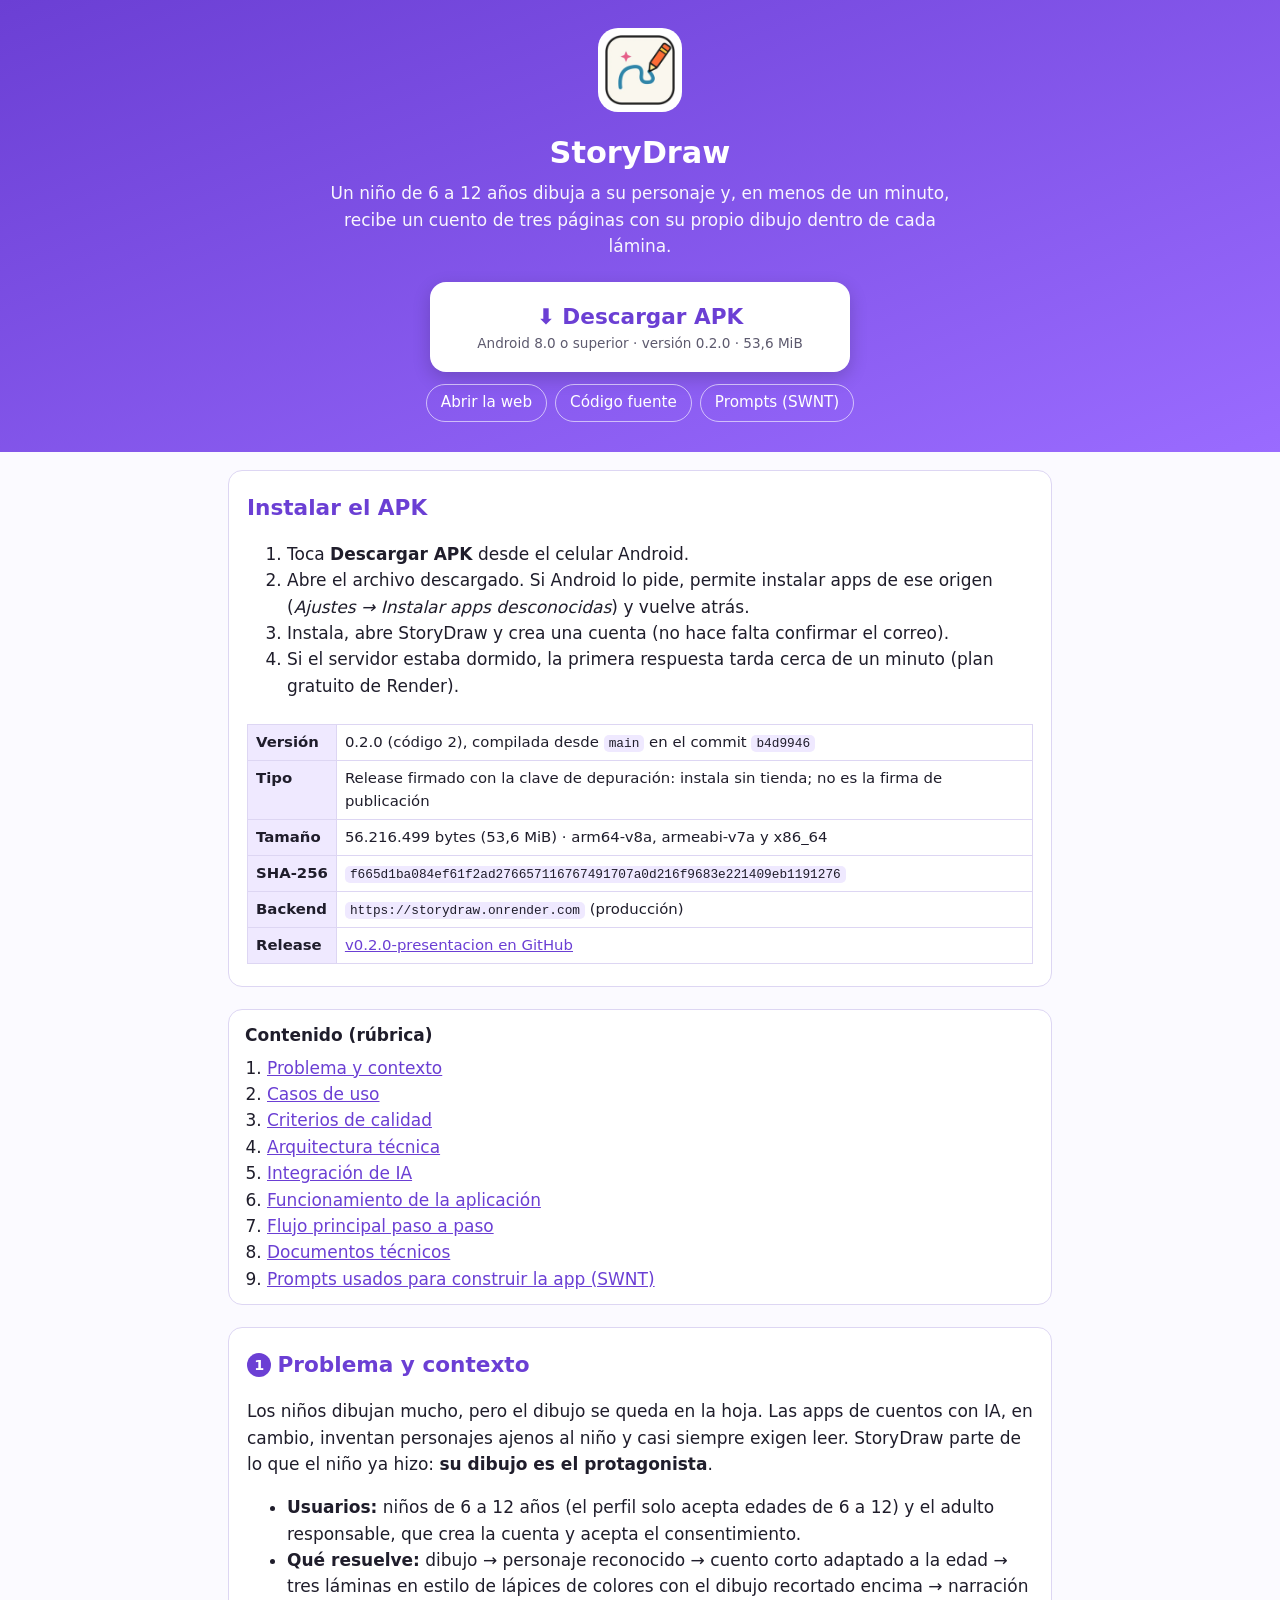
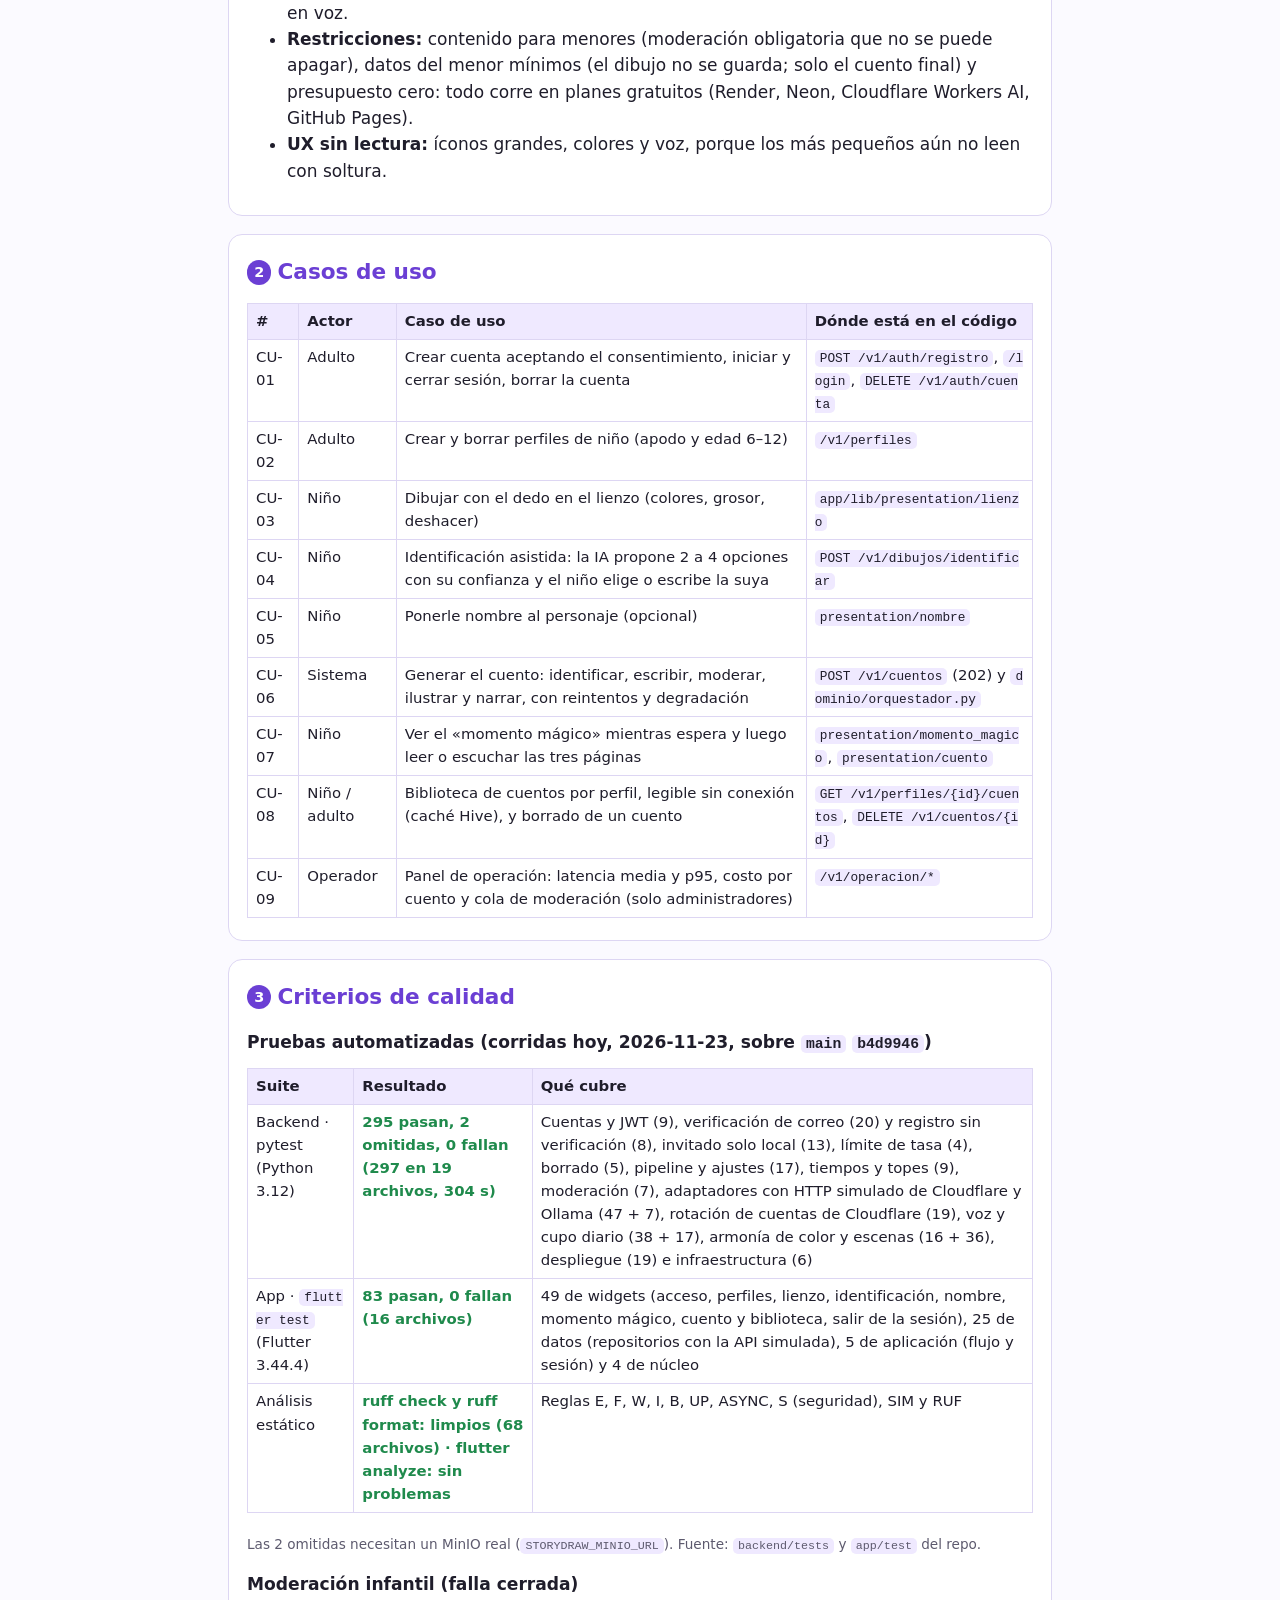
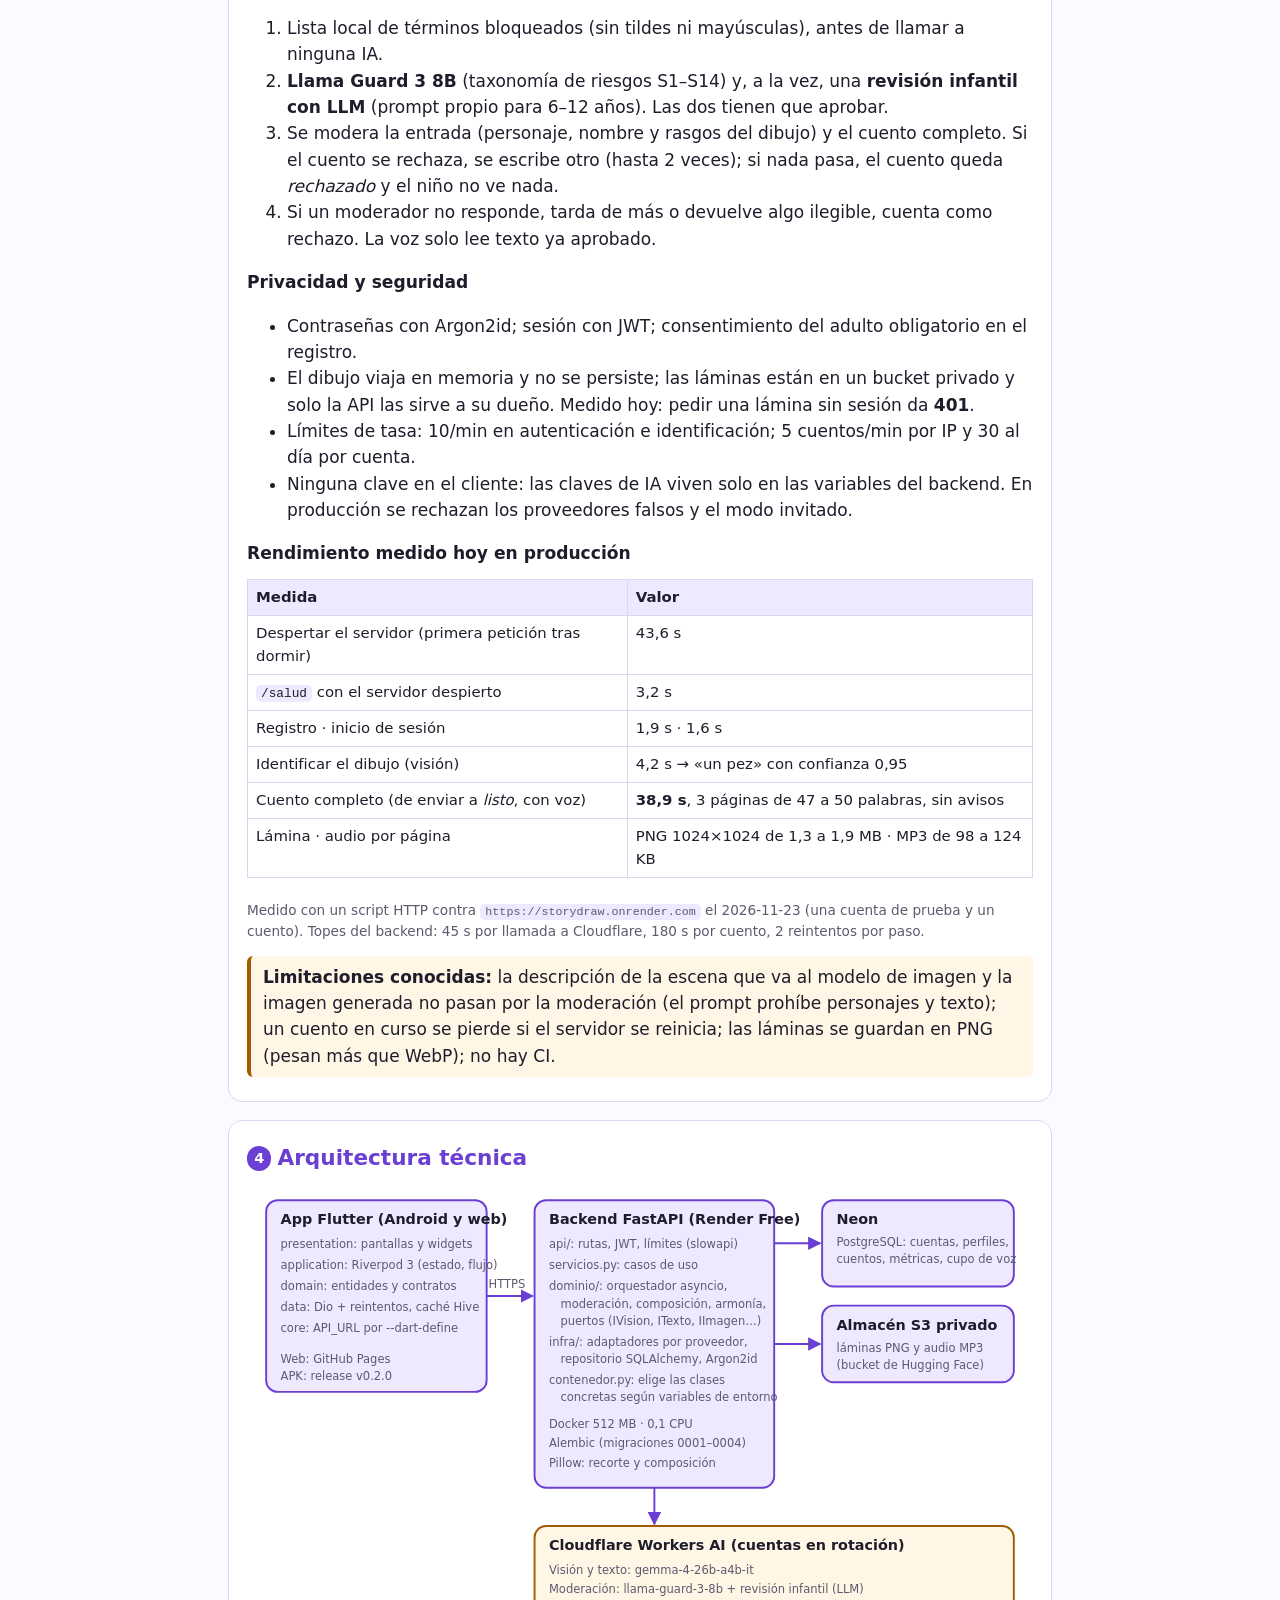
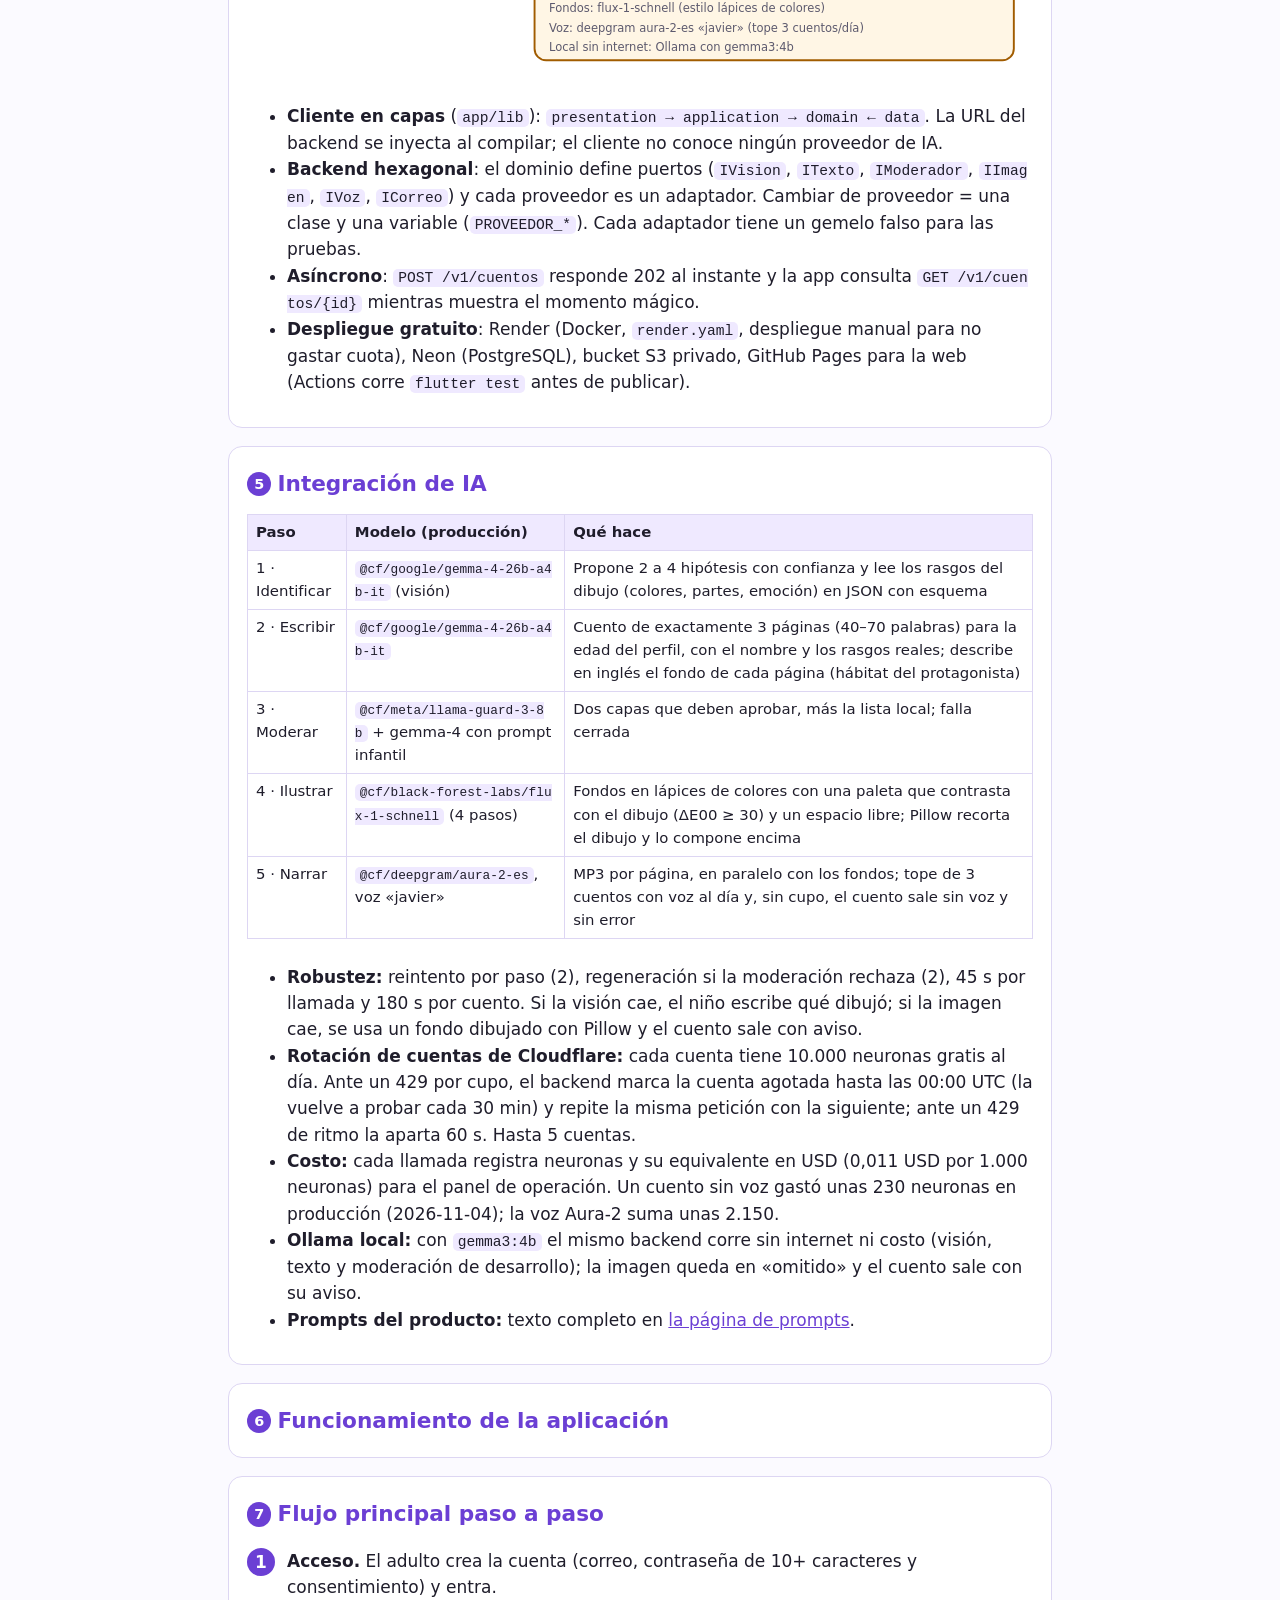
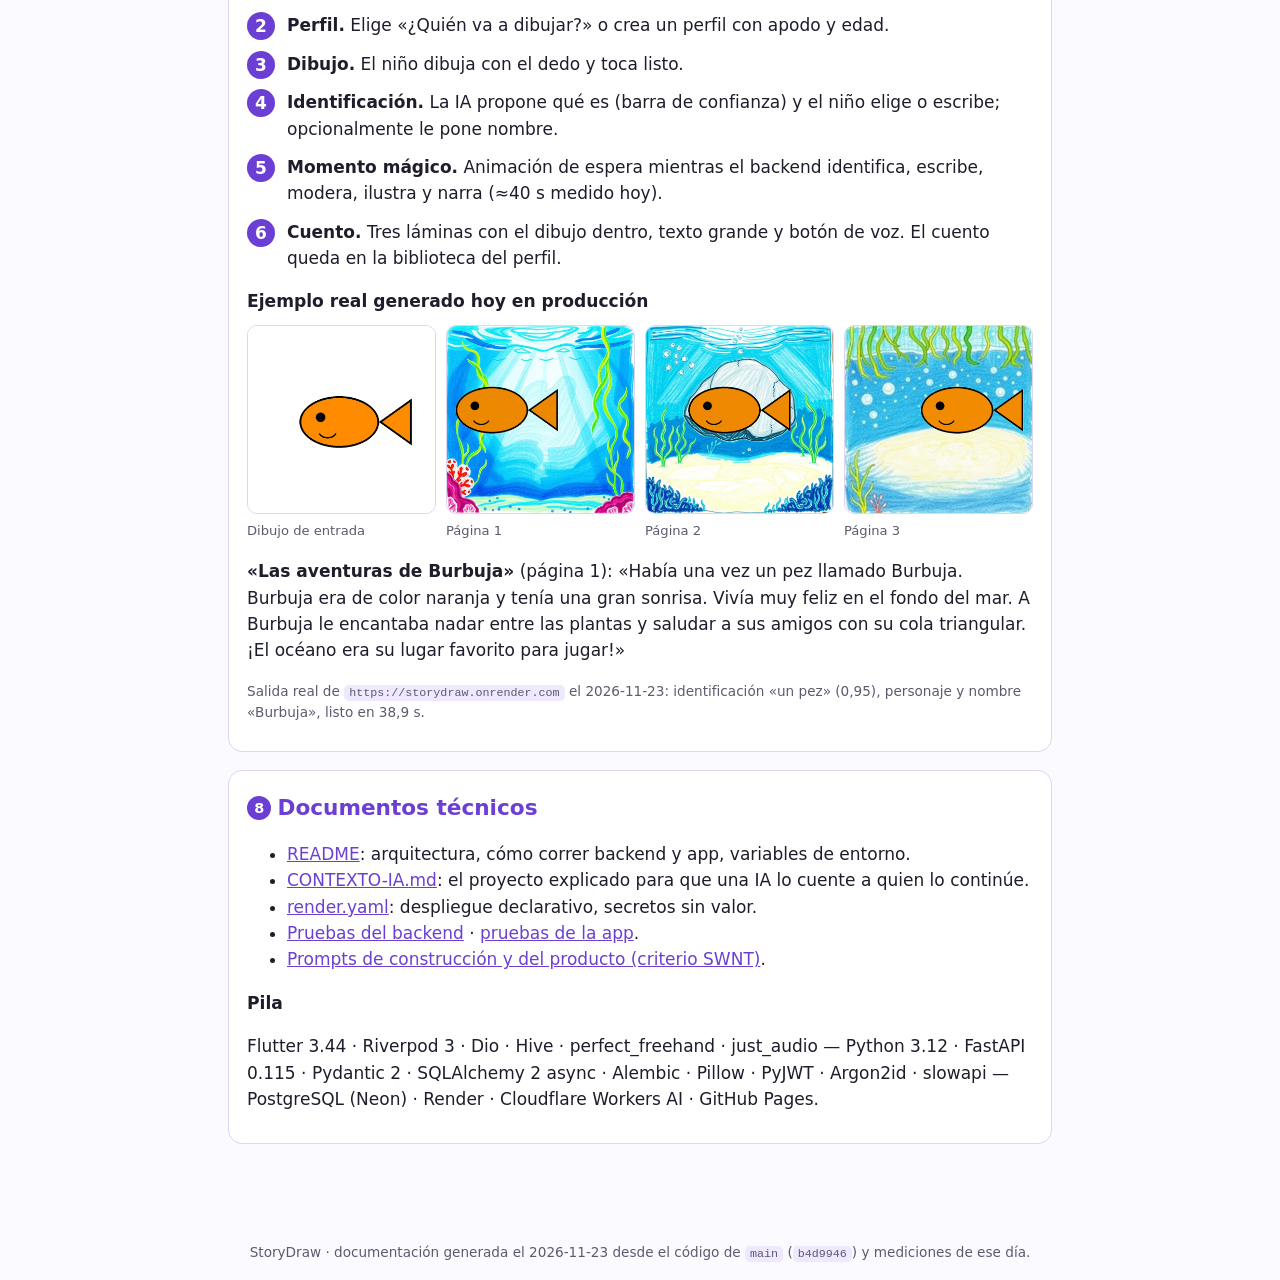
==== index.html @ 5aae854f "Publicar la documentación técnica de StoryDraw para la presentación" ====
<!doctype html>
<html lang="es">
<head>
<meta charset="utf-8">
<meta name="viewport" content="width=device-width,initial-scale=1">
<title>StoryDraw — documentación técnica y APK</title>
<meta name="description" content="StoryDraw: el dibujo de un niño se convierte en un cuento ilustrado. Documentación técnica, prompts y APK para Android.">
<link rel="icon" href="img/icono.png">
<link rel="stylesheet" href="estilos.css">
</head>
<body>
<header class="portada">
  <img src="img/icono.png" alt="Logo de StoryDraw">
  <h1>StoryDraw</h1>
  <p>Un niño de 6 a 12 años dibuja a su personaje y, en menos de un minuto, recibe un cuento de tres páginas con su propio dibujo dentro de cada lámina.</p>
  <a class="descarga" href="https://github.com/Josuehmz/storydraw/releases/download/v0.2.0-presentacion/storydraw-0.2.0-b4d9946.apk">⬇ Descargar APK
    <small>Android 8.0 o superior · versión 0.2.0 · 53,6 MiB</small></a>
  <div class="enlaces">
    <a href="https://josuehmz.github.io/storydraw/">Abrir la web</a>
    <a href="https://github.com/Josuehmz/storydraw">Código fuente</a>
    <a href="prompts.html">Prompts (SWNT)</a>
  </div>
</header>
<main>

<section id="apk">
  <h2>Instalar el APK</h2>
  <ol>
    <li>Toca <b>Descargar APK</b> desde el celular Android.</li>
    <li>Abre el archivo descargado. Si Android lo pide, permite instalar apps de ese origen (<i>Ajustes → Instalar apps desconocidas</i>) y vuelve atrás.</li>
    <li>Instala, abre StoryDraw y crea una cuenta (no hace falta confirmar el correo).</li>
    <li>Si el servidor estaba dormido, la primera respuesta tarda cerca de un minuto (plan gratuito de Render).</li>
  </ol>
  <div class="tabla"><table>
    <tr><th>Versión</th><td>0.2.0 (código 2), compilada desde <code>main</code> en el commit <code>b4d9946</code></td></tr>
    <tr><th>Tipo</th><td>Release firmado con la clave de depuración: instala sin tienda; no es la firma de publicación</td></tr>
    <tr><th>Tamaño</th><td>56.216.499 bytes (53,6 MiB) · arm64-v8a, armeabi-v7a y x86_64</td></tr>
    <tr><th>SHA-256</th><td><code>f665d1ba084ef61f2ad276657116767491707a0d216f9683e221409eb1191276</code></td></tr>
    <tr><th>Backend</th><td><code>https://storydraw.onrender.com</code> (producción)</td></tr>
    <tr><th>Release</th><td><a href="https://github.com/Josuehmz/storydraw/releases/tag/v0.2.0-presentacion">v0.2.0-presentacion en GitHub</a></td></tr>
  </table></div>
</section>

<nav class="indice">
  <b>Contenido (rúbrica)</b>
  <ol>
    <li><a href="#problema">Problema y contexto</a></li>
    <li><a href="#casos">Casos de uso</a></li>
    <li><a href="#calidad">Criterios de calidad</a></li>
    <li><a href="#arquitectura">Arquitectura técnica</a></li>
    <li><a href="#ia">Integración de IA</a></li>
    <li><a href="#funcionamiento">Funcionamiento de la aplicación</a></li>
    <li><a href="#flujo">Flujo principal paso a paso</a></li>
    <li><a href="#comunicacion">Documentos técnicos</a></li>
    <li><a href="prompts.html">Prompts usados para construir la app (SWNT)</a></li>
  </ol>
</nav>

<section id="problema">
  <h2><span class="n">1</span>Problema y contexto</h2>
  <p>Los niños dibujan mucho, pero el dibujo se queda en la hoja. Las apps de cuentos con IA, en cambio, inventan personajes ajenos al niño y casi siempre exigen leer. StoryDraw parte de lo que el niño ya hizo: <b>su dibujo es el protagonista</b>.</p>
  <ul>
    <li><b>Usuarios:</b> niños de 6 a 12 años (el perfil solo acepta edades de 6 a 12) y el adulto responsable, que crea la cuenta y acepta el consentimiento.</li>
    <li><b>Qué resuelve:</b> dibujo → personaje reconocido → cuento corto adaptado a la edad → tres láminas en estilo de lápices de colores con el dibujo recortado encima → narración en voz.</li>
    <li><b>Restricciones:</b> contenido para menores (moderación obligatoria que no se puede apagar), datos del menor mínimos (el dibujo no se guarda; solo el cuento final) y presupuesto cero: todo corre en planes gratuitos (Render, Neon, Cloudflare Workers AI, GitHub Pages).</li>
    <li><b>UX sin lectura:</b> íconos grandes, colores y voz, porque los más pequeños aún no leen con soltura.</li>
  </ul>
</section>

<section id="casos">
  <h2><span class="n">2</span>Casos de uso</h2>
  <div class="tabla"><table>
    <tr><th>#</th><th>Actor</th><th>Caso de uso</th><th>Dónde está en el código</th></tr>
    <tr><td>CU-01</td><td>Adulto</td><td>Crear cuenta aceptando el consentimiento, iniciar y cerrar sesión, borrar la cuenta</td><td><code>POST /v1/auth/registro</code>, <code>/login</code>, <code>DELETE /v1/auth/cuenta</code></td></tr>
    <tr><td>CU-02</td><td>Adulto</td><td>Crear y borrar perfiles de niño (apodo y edad 6–12)</td><td><code>/v1/perfiles</code></td></tr>
    <tr><td>CU-03</td><td>Niño</td><td>Dibujar con el dedo en el lienzo (colores, grosor, deshacer)</td><td><code>app/lib/presentation/lienzo</code></td></tr>
    <tr><td>CU-04</td><td>Niño</td><td>Identificación asistida: la IA propone 2 a 4 opciones con su confianza y el niño elige o escribe la suya</td><td><code>POST /v1/dibujos/identificar</code></td></tr>
    <tr><td>CU-05</td><td>Niño</td><td>Ponerle nombre al personaje (opcional)</td><td><code>presentation/nombre</code></td></tr>
    <tr><td>CU-06</td><td>Sistema</td><td>Generar el cuento: identificar, escribir, moderar, ilustrar y narrar, con reintentos y degradación</td><td><code>POST /v1/cuentos</code> (202) y <code>dominio/orquestador.py</code></td></tr>
    <tr><td>CU-07</td><td>Niño</td><td>Ver el «momento mágico» mientras espera y luego leer o escuchar las tres páginas</td><td><code>presentation/momento_magico</code>, <code>presentation/cuento</code></td></tr>
    <tr><td>CU-08</td><td>Niño / adulto</td><td>Biblioteca de cuentos por perfil, legible sin conexión (caché Hive), y borrado de un cuento</td><td><code>GET /v1/perfiles/{id}/cuentos</code>, <code>DELETE /v1/cuentos/{id}</code></td></tr>
    <tr><td>CU-09</td><td>Operador</td><td>Panel de operación: latencia media y p95, costo por cuento y cola de moderación (solo administradores)</td><td><code>/v1/operacion/*</code></td></tr>
  </table></div>
</section>

<section id="calidad">
  <h2><span class="n">3</span>Criterios de calidad</h2>
  <h3>Pruebas automatizadas (corridas hoy, 2026-11-23, sobre <code>main</code> <code>b4d9946</code>)</h3>
  <div class="tabla"><table>
    <tr><th>Suite</th><th>Resultado</th><th>Qué cubre</th></tr>
    <tr><td>Backend · pytest (Python 3.12)</td><td class="ok">295 pasan, 2 omitidas, 0 fallan (297 en 19 archivos, 304 s)</td><td>Cuentas y JWT (9), verificación de correo (20) y registro sin verificación (8), invitado solo local (13), límite de tasa (4), borrado (5), pipeline y ajustes (17), tiempos y topes (9), moderación (7), adaptadores con HTTP simulado de Cloudflare y Ollama (47 + 7), rotación de cuentas de Cloudflare (19), voz y cupo diario (38 + 17), armonía de color y escenas (16 + 36), despliegue (19) e infraestructura (6)</td></tr>
    <tr><td>App · <code>flutter test</code> (Flutter 3.44.4)</td><td class="ok">83 pasan, 0 fallan (16 archivos)</td><td>49 de widgets (acceso, perfiles, lienzo, identificación, nombre, momento mágico, cuento y biblioteca, salir de la sesión), 25 de datos (repositorios con la API simulada), 5 de aplicación (flujo y sesión) y 4 de núcleo</td></tr>
    <tr><td>Análisis estático</td><td class="ok">ruff check y ruff format: limpios (68 archivos) · flutter analyze: sin problemas</td><td>Reglas E, F, W, I, B, UP, ASYNC, S (seguridad), SIM y RUF</td></tr>
  </table></div>
  <p class="fuente">Las 2 omitidas necesitan un MinIO real (<code>STORYDRAW_MINIO_URL</code>). Fuente: <code>backend/tests</code> y <code>app/test</code> del repo.</p>

  <h3>Moderación infantil (falla cerrada)</h3>
  <ol>
    <li>Lista local de términos bloqueados (sin tildes ni mayúsculas), antes de llamar a ninguna IA.</li>
    <li><b>Llama Guard 3 8B</b> (taxonomía de riesgos S1–S14) y, a la vez, una <b>revisión infantil con LLM</b> (prompt propio para 6–12 años). Las dos tienen que aprobar.</li>
    <li>Se modera la entrada (personaje, nombre y rasgos del dibujo) y el cuento completo. Si el cuento se rechaza, se escribe otro (hasta 2 veces); si nada pasa, el cuento queda <i>rechazado</i> y el niño no ve nada.</li>
    <li>Si un moderador no responde, tarda de más o devuelve algo ilegible, cuenta como rechazo. La voz solo lee texto ya aprobado.</li>
  </ol>
  <h3>Privacidad y seguridad</h3>
  <ul>
    <li>Contraseñas con Argon2id; sesión con JWT; consentimiento del adulto obligatorio en el registro.</li>
    <li>El dibujo viaja en memoria y no se persiste; las láminas están en un bucket privado y solo la API las sirve a su dueño. Medido hoy: pedir una lámina sin sesión da <b>401</b>.</li>
    <li>Límites de tasa: 10/min en autenticación e identificación; 5 cuentos/min por IP y 30 al día por cuenta.</li>
    <li>Ninguna clave en el cliente: las claves de IA viven solo en las variables del backend. En producción se rechazan los proveedores falsos y el modo invitado.</li>
  </ul>
  <h3>Rendimiento medido hoy en producción</h3>
  <div class="tabla"><table>
    <tr><th>Medida</th><th>Valor</th></tr>
    <tr><td>Despertar el servidor (primera petición tras dormir)</td><td>43,6 s</td></tr>
    <tr><td><code>/salud</code> con el servidor despierto</td><td>3,2 s</td></tr>
    <tr><td>Registro · inicio de sesión</td><td>1,9 s · 1,6 s</td></tr>
    <tr><td>Identificar el dibujo (visión)</td><td>4,2 s → «un pez» con confianza 0,95</td></tr>
    <tr><td>Cuento completo (de enviar a <i>listo</i>, con voz)</td><td><b>38,9 s</b>, 3 páginas de 47 a 50 palabras, sin avisos</td></tr>
    <tr><td>Lámina · audio por página</td><td>PNG 1024×1024 de 1,3 a 1,9 MB · MP3 de 98 a 124 KB</td></tr>
  </table></div>
  <p class="fuente">Medido con un script HTTP contra <code>https://storydraw.onrender.com</code> el 2026-11-23 (una cuenta de prueba y un cuento). Topes del backend: 45 s por llamada a Cloudflare, 180 s por cuento, 2 reintentos por paso.</p>
  <div class="aviso"><b>Limitaciones conocidas:</b> la descripción de la escena que va al modelo de imagen y la imagen generada no pasan por la moderación (el prompt prohíbe personajes y texto); un cuento en curso se pierde si el servidor se reinicia; las láminas se guardan en PNG (pesan más que WebP); no hay CI.</div>
</section>

<section id="arquitectura">
  <h2><span class="n">4</span>Arquitectura técnica</h2>
  <svg class="diagrama" viewBox="0 0 820 520" role="img" aria-label="Diagrama de arquitectura de StoryDraw">
    <defs><marker id="f" viewBox="0 0 10 10" refX="9" refY="5" markerWidth="7" markerHeight="7" orient="auto"><path d="M0,0L10,5L0,10z" fill="#6b3fd4"/></marker></defs>
    <style>.c{fill:#efe9ff;stroke:#6b3fd4;stroke-width:2;rx:12}.t{font:600 15px system-ui,sans-serif;fill:#1f1d2b}.s{font:12px system-ui,sans-serif;fill:#5d5a6e}.l{stroke:#6b3fd4;stroke-width:2;fill:none;marker-end:url(#f)}.e{fill:#fff6e5;stroke:#a15c00;stroke-width:2}</style>
    <rect class="c" x="20" y="20" width="230" height="200"/>
    <text class="t" x="35" y="45">App Flutter (Android y web)</text>
    <text class="s" x="35" y="70">presentation: pantallas y widgets</text>
    <text class="s" x="35" y="92">application: Riverpod 3 (estado, flujo)</text>
    <text class="s" x="35" y="114">domain: entidades y contratos</text>
    <text class="s" x="35" y="136">data: Dio + reintentos, caché Hive</text>
    <text class="s" x="35" y="158">core: API_URL por --dart-define</text>
    <text class="s" x="35" y="190">Web: GitHub Pages</text>
    <text class="s" x="35" y="208">APK: release v0.2.0</text>
    <rect class="c" x="300" y="20" width="250" height="300"/>
    <text class="t" x="315" y="45">Backend FastAPI (Render Free)</text>
    <text class="s" x="315" y="70">api/: rutas, JWT, límites (slowapi)</text>
    <text class="s" x="315" y="92">servicios.py: casos de uso</text>
    <text class="s" x="315" y="114">dominio/: orquestador asyncio,</text>
    <text class="s" x="327" y="132">moderación, composición, armonía,</text>
    <text class="s" x="327" y="150">puertos (IVision, ITexto, IImagen…)</text>
    <text class="s" x="315" y="172">infra/: adaptadores por proveedor,</text>
    <text class="s" x="327" y="190">repositorio SQLAlchemy, Argon2id</text>
    <text class="s" x="315" y="212">contenedor.py: elige las clases</text>
    <text class="s" x="327" y="230">concretas según variables de entorno</text>
    <text class="s" x="315" y="258">Docker 512 MB · 0,1 CPU</text>
    <text class="s" x="315" y="278">Alembic (migraciones 0001–0004)</text>
    <text class="s" x="315" y="298">Pillow: recorte y composición</text>
    <rect class="c" x="600" y="20" width="200" height="90"/>
    <text class="t" x="615" y="45">Neon</text>
    <text class="s" x="615" y="68">PostgreSQL: cuentas, perfiles,</text>
    <text class="s" x="615" y="86">cuentos, métricas, cupo de voz</text>
    <rect class="c" x="600" y="130" width="200" height="80"/>
    <text class="t" x="615" y="155">Almacén S3 privado</text>
    <text class="s" x="615" y="178">láminas PNG y audio MP3</text>
    <text class="s" x="615" y="196">(bucket de Hugging Face)</text>
    <rect class="e" x="300" y="360" width="500" height="140" rx="12"/>
    <text class="t" x="315" y="385">Cloudflare Workers AI (cuentas en rotación)</text>
    <text class="s" x="315" y="410">Visión y texto: gemma-4-26b-a4b-it</text>
    <text class="s" x="315" y="430">Moderación: llama-guard-3-8b + revisión infantil (LLM)</text>
    <text class="s" x="315" y="450">Fondos: flux-1-schnell (estilo lápices de colores)</text>
    <text class="s" x="315" y="470">Voz: deepgram aura-2-es «javier» (tope 3 cuentos/día)</text>
    <text class="s" x="315" y="490">Local sin internet: Ollama con gemma3:4b</text>
    <path class="l" d="M250,120 L298,120"/><text class="s" x="252" y="112">HTTPS</text>
    <path class="l" d="M550,65 L598,65"/>
    <path class="l" d="M550,170 L598,170"/>
    <path class="l" d="M425,320 L425,358"/>
  </svg>
  <ul>
    <li><b>Cliente en capas</b> (<code>app/lib</code>): <code>presentation → application → domain ← data</code>. La URL del backend se inyecta al compilar; el cliente no conoce ningún proveedor de IA.</li>
    <li><b>Backend hexagonal</b>: el dominio define puertos (<code>IVision</code>, <code>ITexto</code>, <code>IModerador</code>, <code>IImagen</code>, <code>IVoz</code>, <code>ICorreo</code>) y cada proveedor es un adaptador. Cambiar de proveedor = una clase y una variable (<code>PROVEEDOR_*</code>). Cada adaptador tiene un gemelo falso para las pruebas.</li>
    <li><b>Asíncrono</b>: <code>POST /v1/cuentos</code> responde 202 al instante y la app consulta <code>GET /v1/cuentos/{id}</code> mientras muestra el momento mágico.</li>
    <li><b>Despliegue gratuito</b>: Render (Docker, <code>render.yaml</code>, despliegue manual para no gastar cuota), Neon (PostgreSQL), bucket S3 privado, GitHub Pages para la web (Actions corre <code>flutter test</code> antes de publicar).</li>
  </ul>
</section>

<section id="ia">
  <h2><span class="n">5</span>Integración de IA</h2>
  <div class="tabla"><table>
    <tr><th>Paso</th><th>Modelo (producción)</th><th>Qué hace</th></tr>
    <tr><td>1 · Identificar</td><td><code>@cf/google/gemma-4-26b-a4b-it</code> (visión)</td><td>Propone 2 a 4 hipótesis con confianza y lee los rasgos del dibujo (colores, partes, emoción) en JSON con esquema</td></tr>
    <tr><td>2 · Escribir</td><td><code>@cf/google/gemma-4-26b-a4b-it</code></td><td>Cuento de exactamente 3 páginas (40–70 palabras) para la edad del perfil, con el nombre y los rasgos reales; describe en inglés el fondo de cada página (hábitat del protagonista)</td></tr>
    <tr><td>3 · Moderar</td><td><code>@cf/meta/llama-guard-3-8b</code> + gemma-4 con prompt infantil</td><td>Dos capas que deben aprobar, más la lista local; falla cerrada</td></tr>
    <tr><td>4 · Ilustrar</td><td><code>@cf/black-forest-labs/flux-1-schnell</code> (4 pasos)</td><td>Fondos en lápices de colores con una paleta que contrasta con el dibujo (ΔE00 ≥ 30) y un espacio libre; Pillow recorta el dibujo y lo compone encima</td></tr>
    <tr><td>5 · Narrar</td><td><code>@cf/deepgram/aura-2-es</code>, voz «javier»</td><td>MP3 por página, en paralelo con los fondos; tope de 3 cuentos con voz al día y, sin cupo, el cuento sale sin voz y sin error</td></tr>
  </table></div>
  <ul>
    <li><b>Robustez:</b> reintento por paso (2), regeneración si la moderación rechaza (2), 45 s por llamada y 180 s por cuento. Si la visión cae, el niño escribe qué dibujó; si la imagen cae, se usa un fondo dibujado con Pillow y el cuento sale con aviso.</li>
    <li><b>Rotación de cuentas de Cloudflare:</b> cada cuenta tiene 10.000 neuronas gratis al día. Ante un 429 por cupo, el backend marca la cuenta agotada hasta las 00:00 UTC (la vuelve a probar cada 30 min) y repite la misma petición con la siguiente; ante un 429 de ritmo la aparta 60 s. Hasta 5 cuentas.</li>
    <li><b>Costo:</b> cada llamada registra neuronas y su equivalente en USD (0,011 USD por 1.000 neuronas) para el panel de operación. Un cuento sin voz gastó unas 230 neuronas en producción (2026-11-04); la voz Aura-2 suma unas 2.150.</li>
    <li><b>Ollama local:</b> con <code>gemma3:4b</code> el mismo backend corre sin internet ni costo (visión, texto y moderación de desarrollo); la imagen queda en «omitido» y el cuento sale con su aviso.</li>
    <li><b>Prompts del producto:</b> texto completo en <a href="prompts.html#producto">la página de prompts</a>.</li>
  </ul>
</section>

<section id="funcionamiento">
  <h2><span class="n">6</span>Funcionamiento de la aplicación</h2>
  <!--FUNCIONAMIENTO-->
</section>

<section id="flujo">
  <h2><span class="n">7</span>Flujo principal paso a paso</h2>
  <ol class="pasos">
    <li><b>Acceso.</b> El adulto crea la cuenta (correo, contraseña de 10+ caracteres y consentimiento) y entra.</li>
    <li><b>Perfil.</b> Elige «¿Quién va a dibujar?» o crea un perfil con apodo y edad.</li>
    <li><b>Dibujo.</b> El niño dibuja con el dedo y toca listo.</li>
    <li><b>Identificación.</b> La IA propone qué es (barra de confianza) y el niño elige o escribe; opcionalmente le pone nombre.</li>
    <li><b>Momento mágico.</b> Animación de espera mientras el backend identifica, escribe, modera, ilustra y narra (≈40 s medido hoy).</li>
    <li><b>Cuento.</b> Tres láminas con el dibujo dentro, texto grande y botón de voz. El cuento queda en la biblioteca del perfil.</li>
  </ol>
  <!--CAPTURAS-->
  <h3>Ejemplo real generado hoy en producción</h3>
  <div class="galeria">
    <figure><img src="img/dibujo.jpg" alt="Dibujo de entrada: un pez naranja" loading="lazy"><figcaption>Dibujo de entrada</figcaption></figure>
    <figure><img src="img/lamina-1.jpg" alt="Lámina 1" loading="lazy"><figcaption>Página 1</figcaption></figure>
    <figure><img src="img/lamina-2.jpg" alt="Lámina 2" loading="lazy"><figcaption>Página 2</figcaption></figure>
    <figure><img src="img/lamina-3.jpg" alt="Lámina 3" loading="lazy"><figcaption>Página 3</figcaption></figure>
  </div>
  <p><b>«Las aventuras de Burbuja»</b> (página 1): «Había una vez un pez llamado Burbuja. Burbuja era de color naranja y tenía una gran sonrisa. Vivía muy feliz en el fondo del mar. A Burbuja le encantaba nadar entre las plantas y saludar a sus amigos con su cola triangular. ¡El océano era su lugar favorito para jugar!»</p>
  <p class="fuente">Salida real de <code>https://storydraw.onrender.com</code> el 2026-11-23: identificación «un pez» (0,95), personaje y nombre «Burbuja», listo en 38,9 s.</p>
</section>

<section id="comunicacion">
  <h2><span class="n">8</span>Documentos técnicos</h2>
  <ul>
    <li><a href="https://github.com/Josuehmz/storydraw/blob/main/README.md">README</a>: arquitectura, cómo correr backend y app, variables de entorno.</li>
    <li><a href="https://github.com/Josuehmz/storydraw/blob/main/CONTEXTO-IA.md">CONTEXTO-IA.md</a>: el proyecto explicado para que una IA lo cuente a quien lo continúe.</li>
    <li><a href="https://github.com/Josuehmz/storydraw/blob/main/render.yaml">render.yaml</a>: despliegue declarativo, secretos sin valor.</li>
    <li><a href="https://github.com/Josuehmz/storydraw/tree/main/backend/tests">Pruebas del backend</a> · <a href="https://github.com/Josuehmz/storydraw/tree/main/app/test">pruebas de la app</a>.</li>
    <li><a href="prompts.html">Prompts de construcción y del producto (criterio SWNT)</a>.</li>
  </ul>
  <h3>Pila</h3>
  <p>Flutter 3.44 · Riverpod 3 · Dio · Hive · perfect_freehand · just_audio — Python 3.12 · FastAPI 0.115 · Pydantic 2 · SQLAlchemy 2 async · Alembic · Pillow · PyJWT · Argon2id · slowapi — PostgreSQL (Neon) · Render · Cloudflare Workers AI · GitHub Pages.</p>
</section>

</main>
<footer>StoryDraw · documentación generada el 2026-11-23 desde el código de <code>main</code> (<code>b4d9946</code>) y mediciones de ese día.</footer>
</body>
</html>
---- estilos.css ----
:root{--violeta:#6b3fd4;--violeta2:#efe9ff;--tinta:#1f1d2b;--gris:#5d5a6e;--borde:#ddd6f3;--fondo:#fbfaff;--verde:#1f8a4c;--ambar:#a15c00}
*{box-sizing:border-box}
html{scroll-behavior:smooth}
body{margin:0;font:17px/1.55 system-ui,-apple-system,"Segoe UI",Roboto,sans-serif;color:var(--tinta);background:var(--fondo)}
main{max-width:860px;margin:0 auto;padding:0 18px 60px}
header.portada{background:linear-gradient(160deg,#6b3fd4,#9a6bff);color:#fff;padding:28px 18px 30px;text-align:center}
header.portada img{width:84px;height:84px;border-radius:20px;background:#fff}
header.portada h1{margin:10px 0 4px;font-size:1.9rem}
header.portada p{margin:0 auto;max-width:640px;opacity:.95}
.descarga{display:block;margin:22px auto 10px;max-width:420px;background:#fff;color:var(--violeta);font-weight:800;font-size:1.35rem;text-decoration:none;padding:18px 22px;border-radius:16px;box-shadow:0 6px 18px rgba(0,0,0,.18)}
.descarga small{display:block;font-weight:500;font-size:.85rem;color:var(--gris)}
.enlaces{display:flex;flex-wrap:wrap;gap:8px;justify-content:center;margin-top:12px}
.enlaces a{color:#fff;border:1px solid rgba(255,255,255,.6);border-radius:999px;padding:6px 14px;text-decoration:none;font-size:.95rem}
nav.indice{background:#fff;border:1px solid var(--borde);border-radius:14px;padding:12px 16px;margin:22px 0}
nav.indice ol{margin:6px 0 0;padding-left:22px}
nav.indice a{color:var(--violeta)}
section{background:#fff;border:1px solid var(--borde);border-radius:14px;padding:6px 18px 14px;margin:18px 0}
section h2{color:var(--violeta);font-size:1.35rem;margin:14px 0 6px}
section h2 .n{display:inline-block;min-width:1.7em;height:1.7em;line-height:1.7em;text-align:center;border-radius:50%;background:var(--violeta);color:#fff;font-size:.9rem;margin-right:6px;vertical-align:2px}
h3{font-size:1.07rem;margin:16px 0 4px}
code,.mono{font-family:ui-monospace,Consolas,monospace;font-size:.86em;background:var(--violeta2);padding:1px 5px;border-radius:5px;word-break:break-all}
.tabla{overflow-x:auto}
table{border-collapse:collapse;width:100%;font-size:.93rem;margin:8px 0}
th,td{border:1px solid var(--borde);padding:6px 8px;text-align:left;vertical-align:top}
th{background:var(--violeta2)}
.fuente{color:var(--gris);font-size:.85rem}
.ok{color:var(--verde);font-weight:700}
.aviso{background:#fff6e5;border-left:4px solid var(--ambar);padding:8px 12px;border-radius:6px;margin:10px 0}
.pasos{counter-reset:p;list-style:none;padding:0}
.pasos li{counter-increment:p;position:relative;padding-left:40px;margin:12px 0}
.pasos li::before{content:counter(p);position:absolute;left:0;top:0;width:28px;height:28px;border-radius:50%;background:var(--violeta);color:#fff;text-align:center;line-height:28px;font-weight:700}
.galeria{display:grid;grid-template-columns:repeat(auto-fill,minmax(150px,1fr));gap:10px;margin:10px 0}
.galeria figure{margin:0}
.galeria img{width:100%;border-radius:10px;border:1px solid var(--borde)}
.galeria figcaption{font-size:.82rem;color:var(--gris)}
.capturas{display:grid;grid-template-columns:repeat(auto-fill,minmax(140px,1fr));gap:12px}
.capturas img{width:100%;border-radius:14px;border:1px solid var(--borde)}
svg.diagrama{width:100%;height:auto;background:#fff}
pre{white-space:pre-wrap;word-wrap:break-word;background:#f6f4fc;border:1px solid var(--borde);border-radius:10px;padding:12px;font:13.5px/1.45 ui-monospace,Consolas,monospace;overflow-x:auto}
details{border:1px solid var(--borde);border-radius:10px;padding:8px 12px;margin:10px 0;background:#fff}
details summary{cursor:pointer;font-weight:700;color:var(--violeta)}
footer{text-align:center;color:var(--gris);font-size:.85rem;padding:20px}
a{color:var(--violeta)}
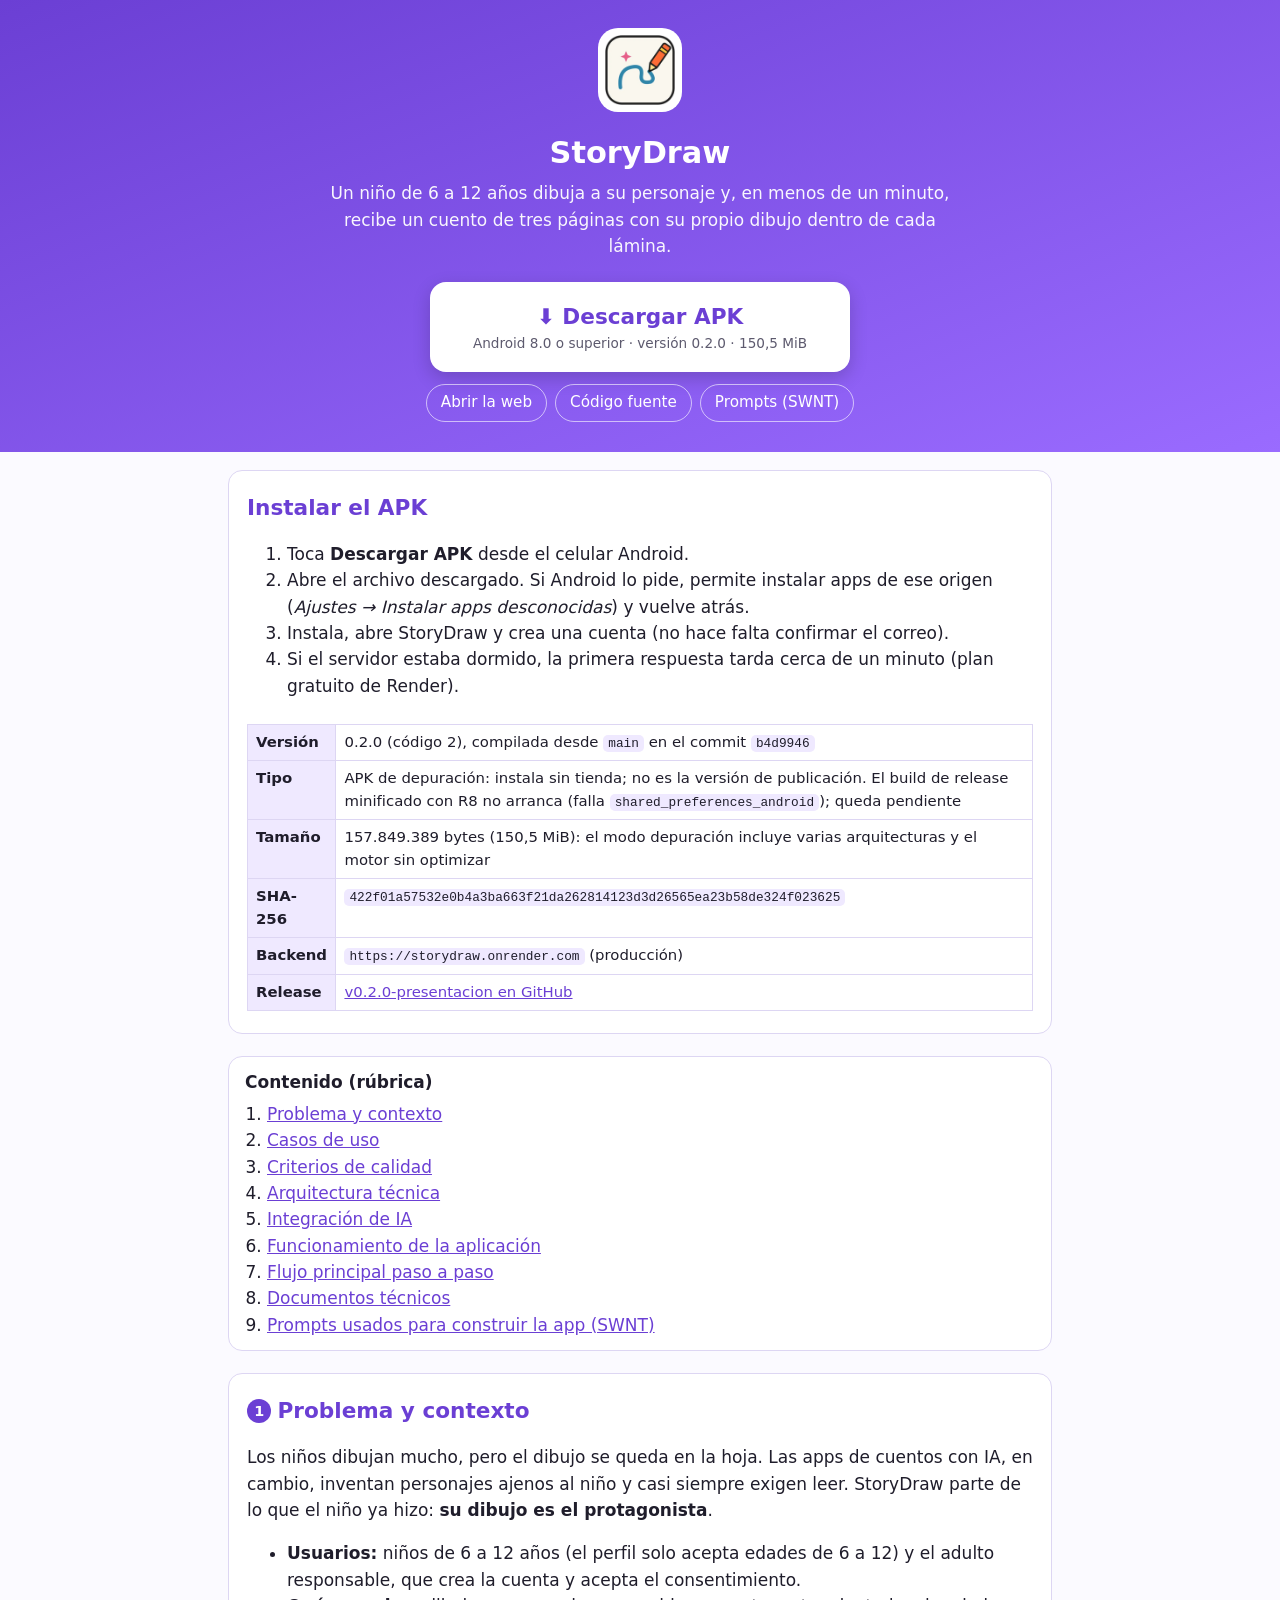
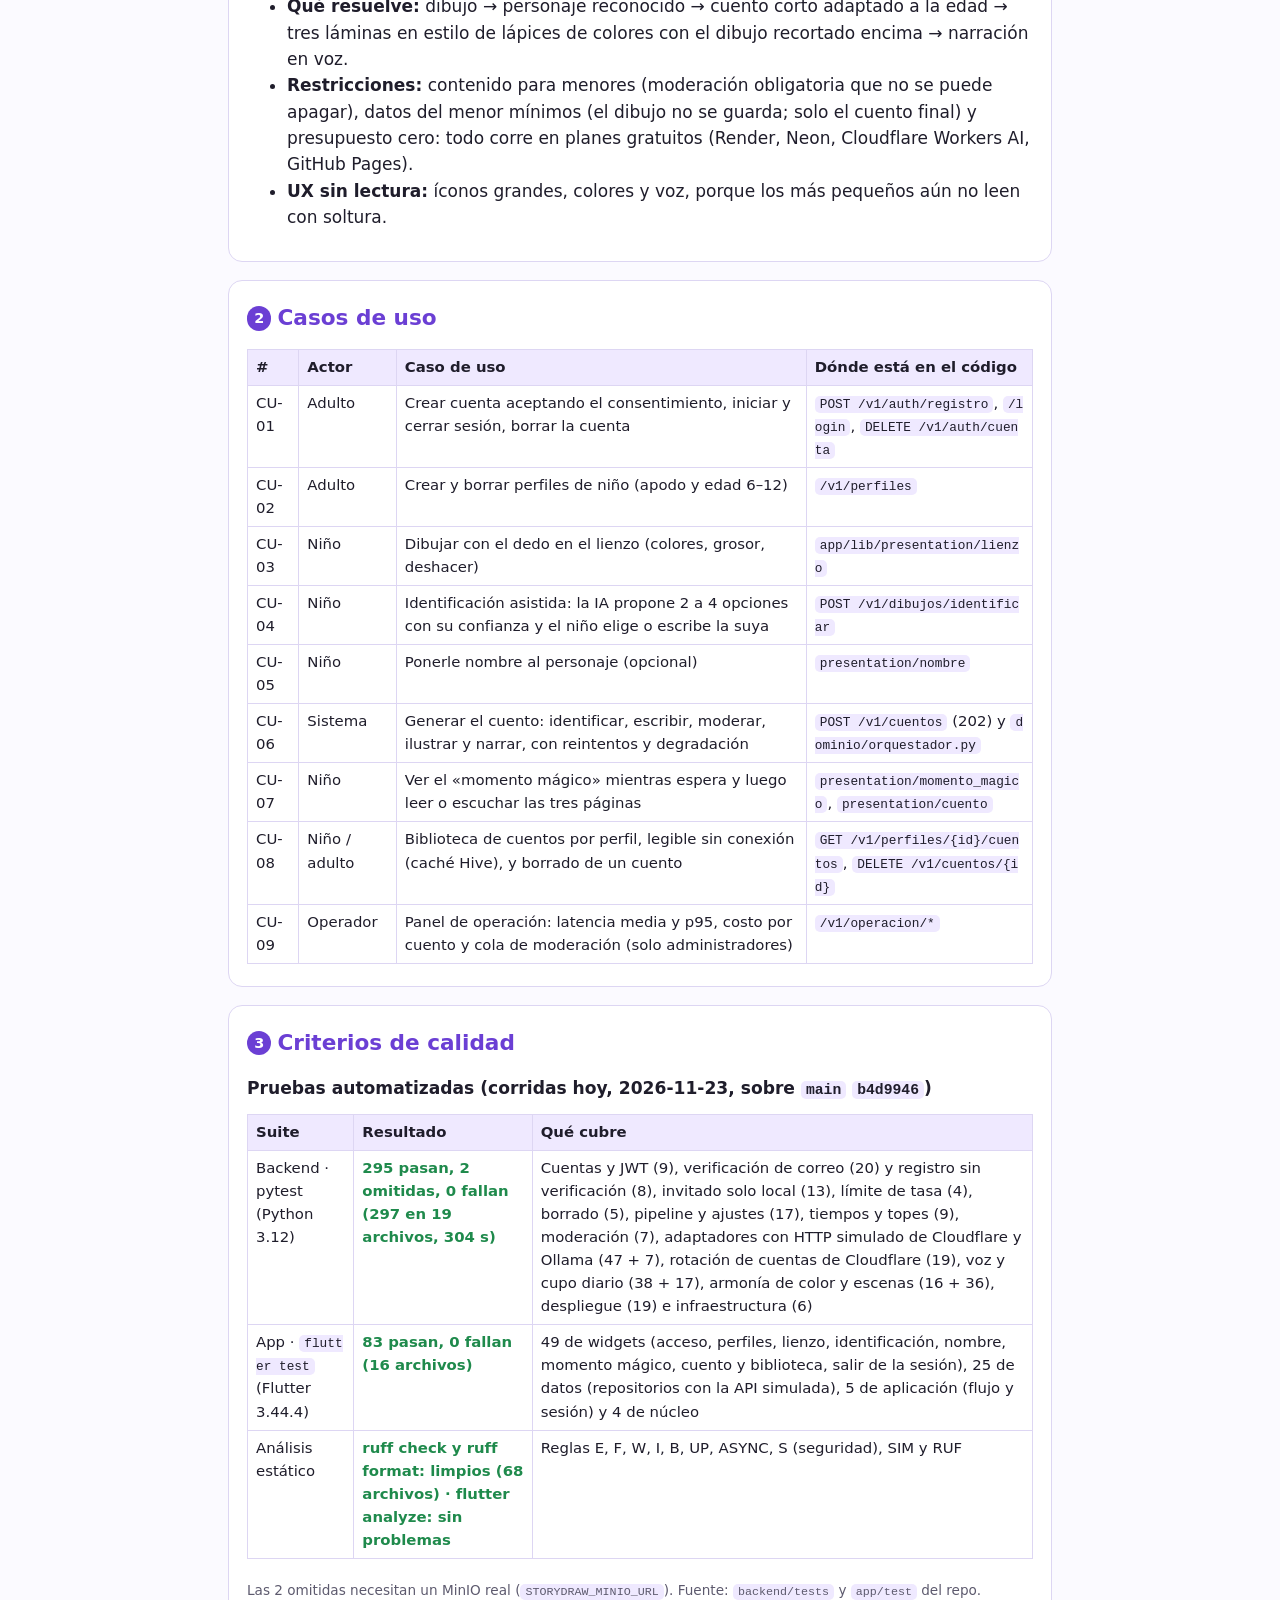
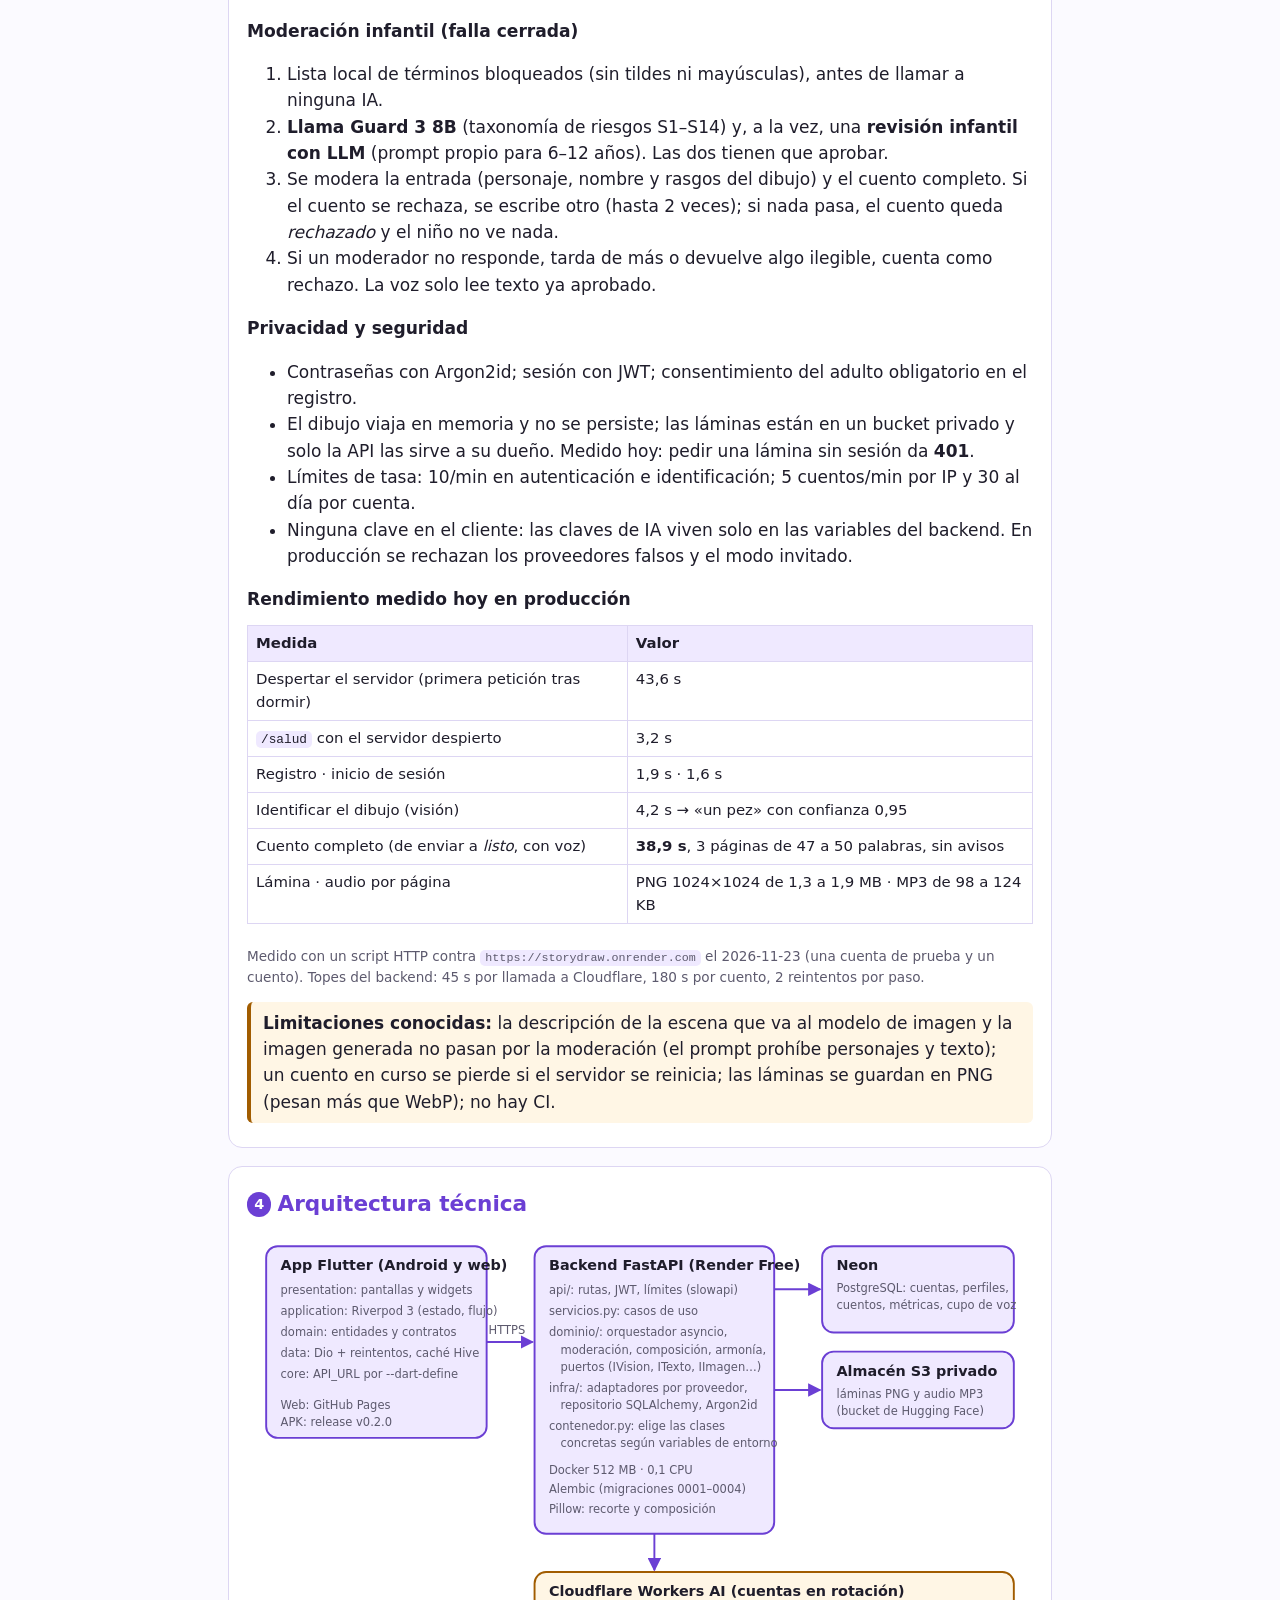
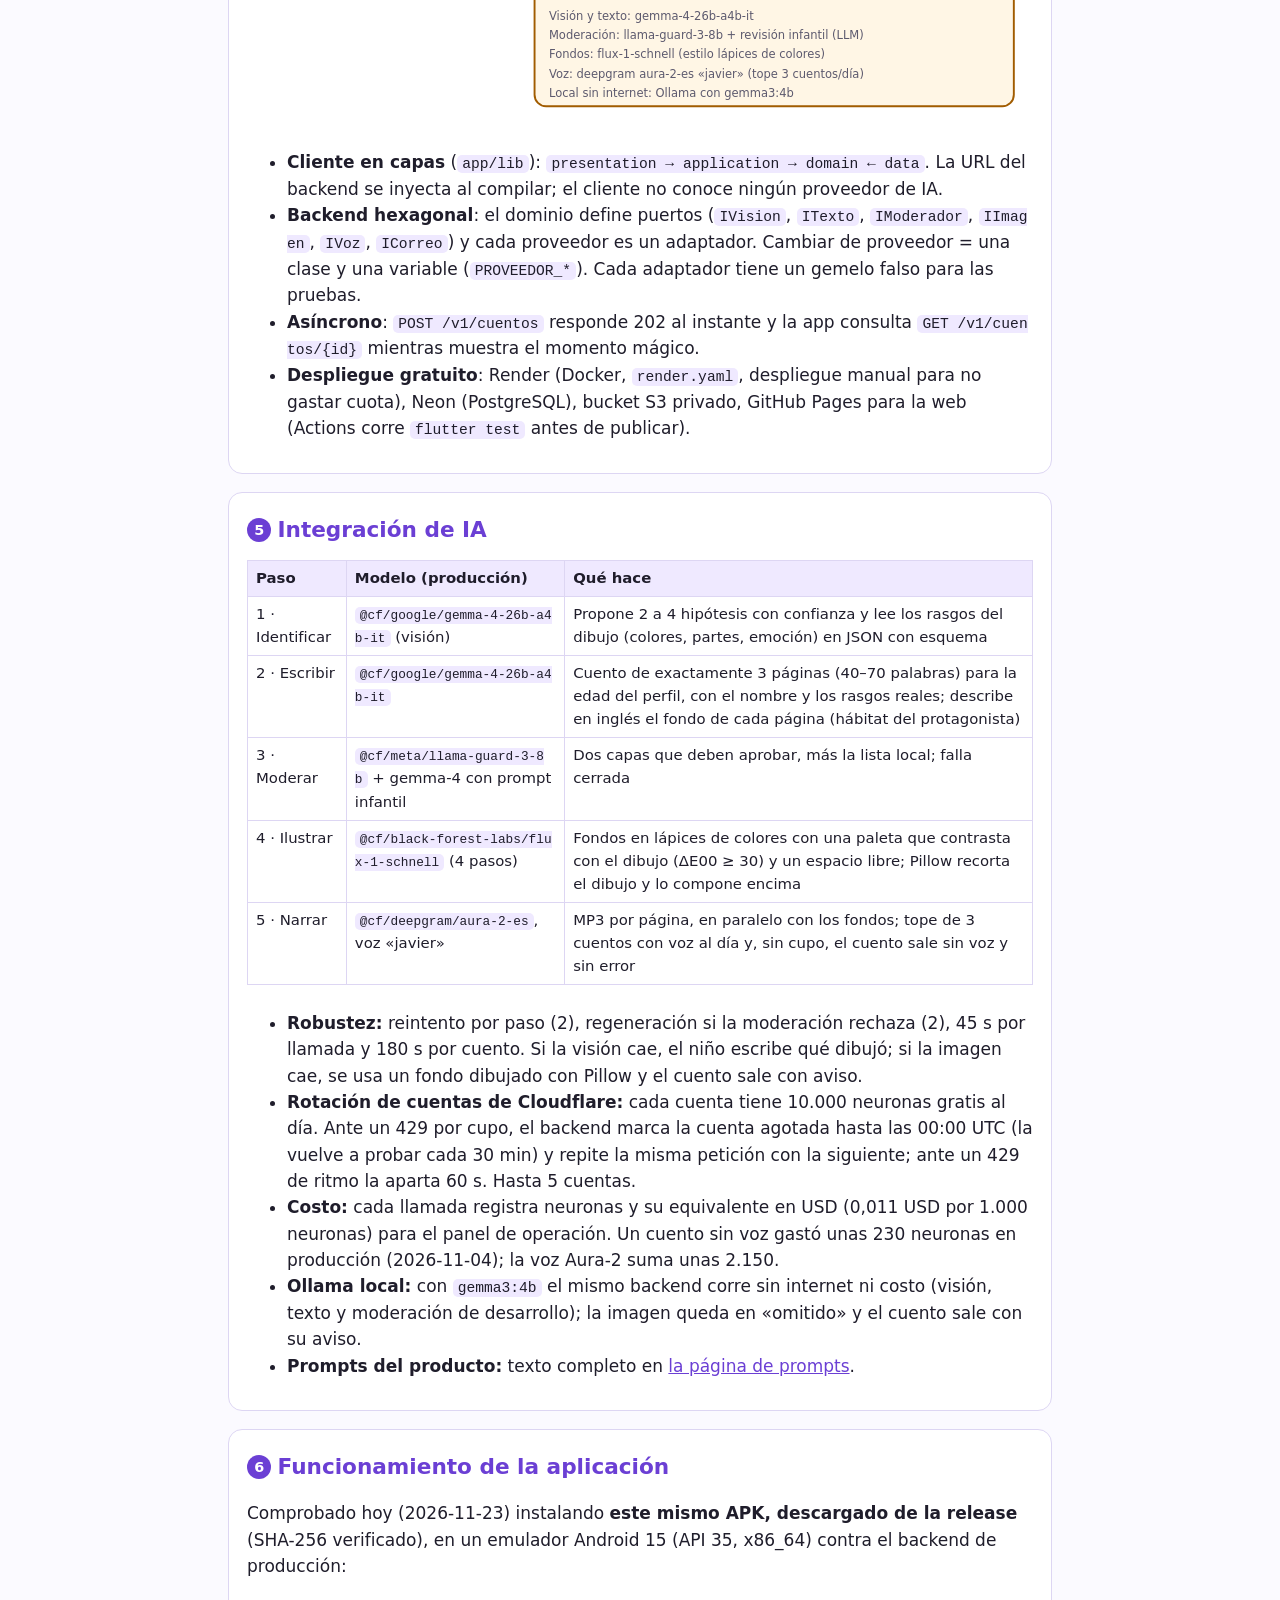
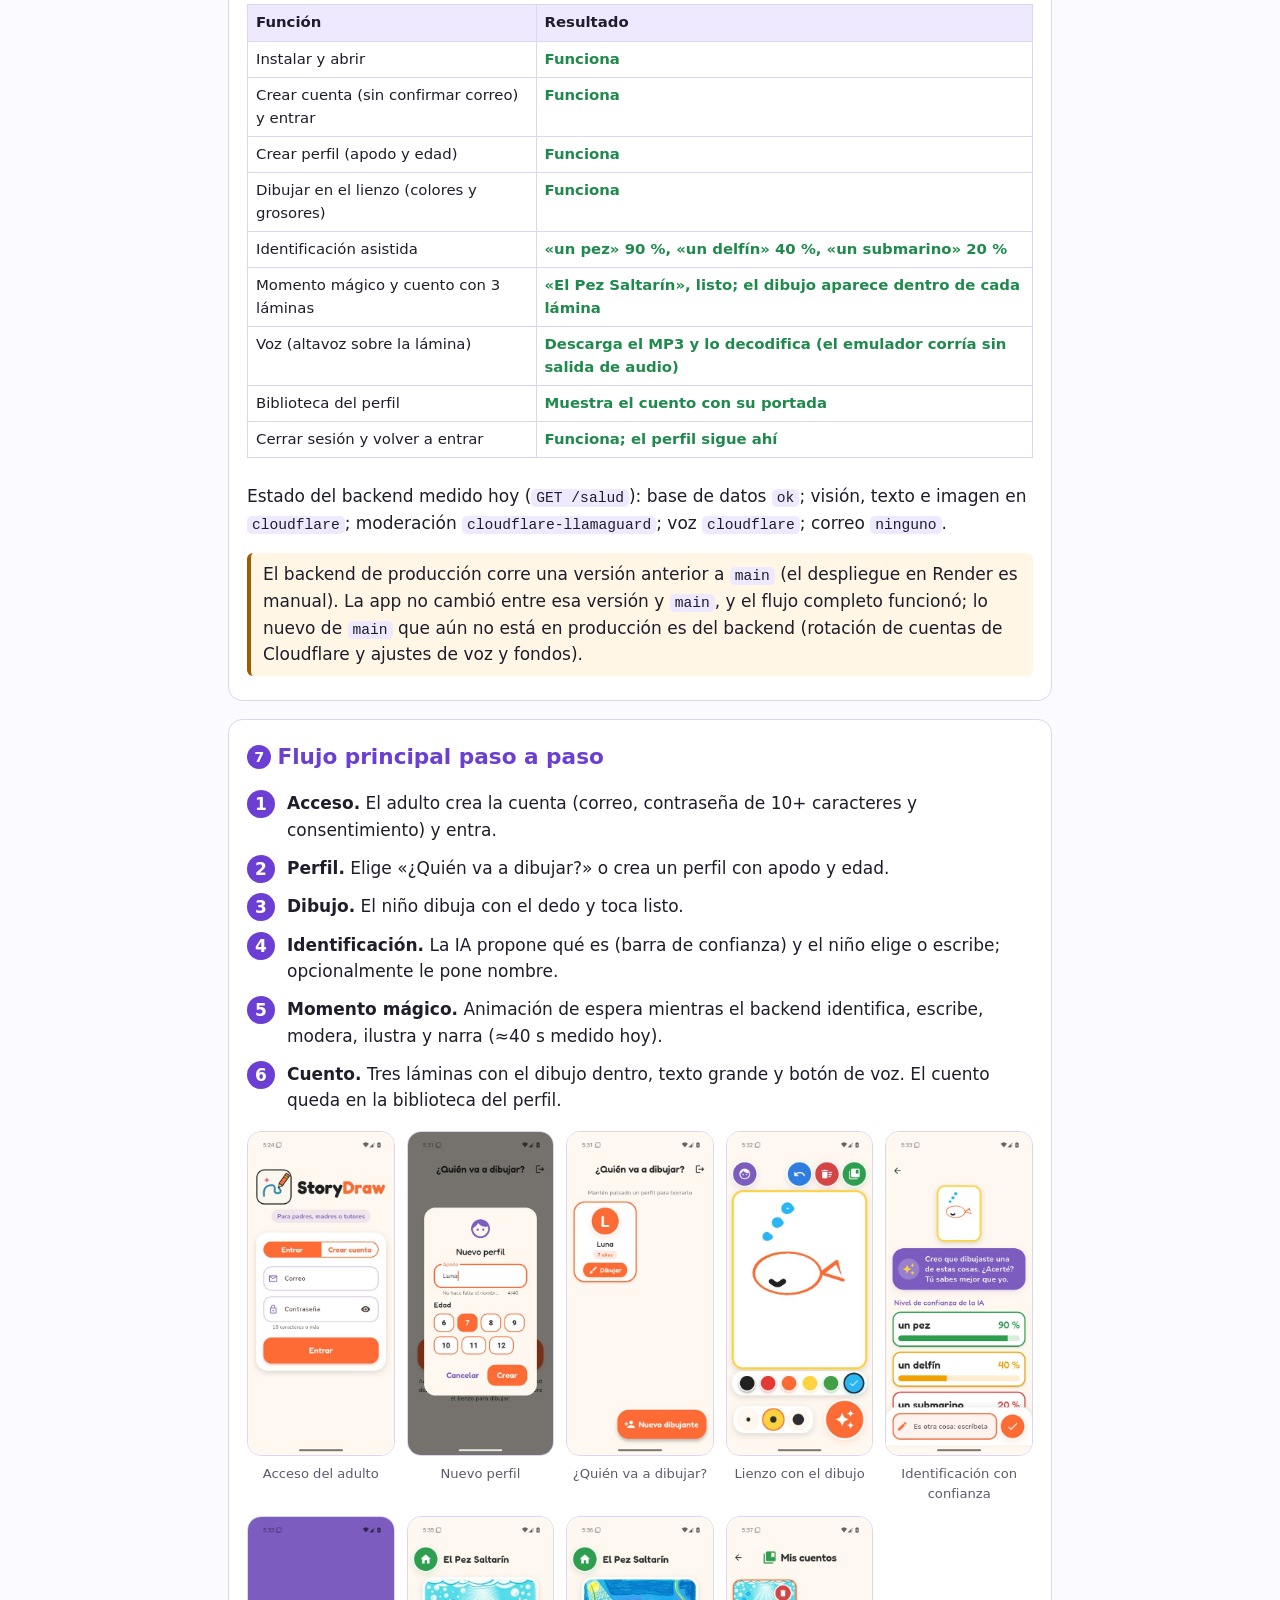
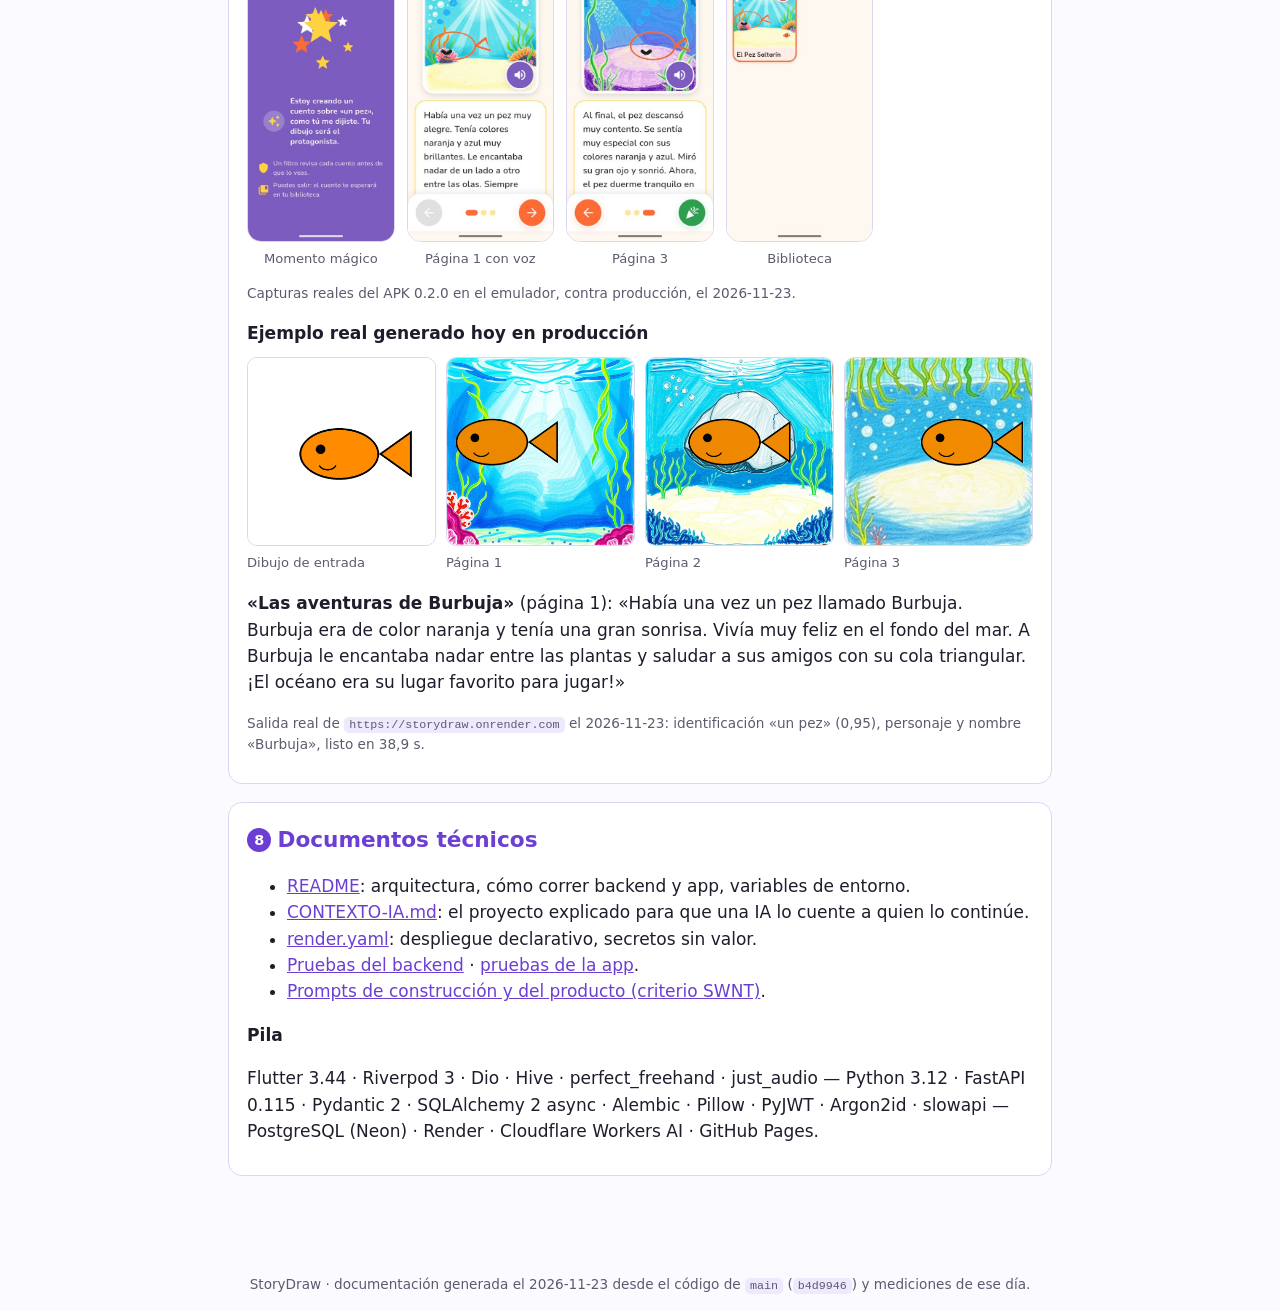
==== commit 3c050687: "Usar el APK de depuración y agregar la prueba real y las capturas de la app" ====
--- a/index.html
+++ b/index.html
@@ -13,8 +13,8 @@
   <img src="img/icono.png" alt="Logo de StoryDraw">
   <h1>StoryDraw</h1>
   <p>Un niño de 6 a 12 años dibuja a su personaje y, en menos de un minuto, recibe un cuento de tres páginas con su propio dibujo dentro de cada lámina.</p>
-  <a class="descarga" href="https://github.com/Josuehmz/storydraw/releases/download/v0.2.0-presentacion/storydraw-0.2.0-b4d9946.apk">⬇ Descargar APK
-    <small>Android 8.0 o superior · versión 0.2.0 · 53,6 MiB</small></a>
+  <a class="descarga" href="https://github.com/Josuehmz/storydraw/releases/download/v0.2.0-presentacion/storydraw-0.2.0-b4d9946-debug.apk">⬇ Descargar APK
+    <small>Android 8.0 o superior · versión 0.2.0 · 150,5 MiB</small></a>
   <div class="enlaces">
     <a href="https://josuehmz.github.io/storydraw/">Abrir la web</a>
     <a href="https://github.com/Josuehmz/storydraw">Código fuente</a>
@@ -33,9 +33,9 @@
   </ol>
   <div class="tabla"><table>
     <tr><th>Versión</th><td>0.2.0 (código 2), compilada desde <code>main</code> en el commit <code>b4d9946</code></td></tr>
-    <tr><th>Tipo</th><td>Release firmado con la clave de depuración: instala sin tienda; no es la firma de publicación</td></tr>
-    <tr><th>Tamaño</th><td>56.216.499 bytes (53,6 MiB) · arm64-v8a, armeabi-v7a y x86_64</td></tr>
-    <tr><th>SHA-256</th><td><code>f665d1ba084ef61f2ad276657116767491707a0d216f9683e221409eb1191276</code></td></tr>
+    <tr><th>Tipo</th><td>APK de depuración: instala sin tienda; no es la versión de publicación. El build de release minificado con R8 no arranca (falla <code>shared_preferences_android</code>); queda pendiente</td></tr>
+    <tr><th>Tamaño</th><td>157.849.389 bytes (150,5 MiB): el modo depuración incluye varias arquitecturas y el motor sin optimizar</td></tr>
+    <tr><th>SHA-256</th><td><code>422f01a57532e0b4a3ba663f21da262814123d3d26565ea23b58de324f023625</code></td></tr>
     <tr><th>Backend</th><td><code>https://storydraw.onrender.com</code> (producción)</td></tr>
     <tr><th>Release</th><td><a href="https://github.com/Josuehmz/storydraw/releases/tag/v0.2.0-presentacion">v0.2.0-presentacion en GitHub</a></td></tr>
   </table></div>
@@ -199,7 +199,21 @@
 
 <section id="funcionamiento">
   <h2><span class="n">6</span>Funcionamiento de la aplicación</h2>
-  <!--FUNCIONAMIENTO-->
+  <p>Comprobado hoy (2026-11-23) instalando <b>este mismo APK, descargado de la release</b> (SHA-256 verificado), en un emulador Android 15 (API 35, x86_64) contra el backend de producción:</p>
+  <div class="tabla"><table>
+    <tr><th>Función</th><th>Resultado</th></tr>
+    <tr><td>Instalar y abrir</td><td class="ok">Funciona</td></tr>
+    <tr><td>Crear cuenta (sin confirmar correo) y entrar</td><td class="ok">Funciona</td></tr>
+    <tr><td>Crear perfil (apodo y edad)</td><td class="ok">Funciona</td></tr>
+    <tr><td>Dibujar en el lienzo (colores y grosores)</td><td class="ok">Funciona</td></tr>
+    <tr><td>Identificación asistida</td><td class="ok">«un pez» 90 %, «un delfín» 40 %, «un submarino» 20 %</td></tr>
+    <tr><td>Momento mágico y cuento con 3 láminas</td><td class="ok">«El Pez Saltarín», listo; el dibujo aparece dentro de cada lámina</td></tr>
+    <tr><td>Voz (altavoz sobre la lámina)</td><td class="ok">Descarga el MP3 y lo decodifica (el emulador corría sin salida de audio)</td></tr>
+    <tr><td>Biblioteca del perfil</td><td class="ok">Muestra el cuento con su portada</td></tr>
+    <tr><td>Cerrar sesión y volver a entrar</td><td class="ok">Funciona; el perfil sigue ahí</td></tr>
+  </table></div>
+  <p>Estado del backend medido hoy (<code>GET /salud</code>): base de datos <code>ok</code>; visión, texto e imagen en <code>cloudflare</code>; moderación <code>cloudflare-llamaguard</code>; voz <code>cloudflare</code>; correo <code>ninguno</code>.</p>
+  <div class="aviso">El backend de producción corre una versión anterior a <code>main</code> (el despliegue en Render es manual). La app no cambió entre esa versión y <code>main</code>, y el flujo completo funcionó; lo nuevo de <code>main</code> que aún no está en producción es del backend (rotación de cuentas de Cloudflare y ajustes de voz y fondos).</div>
 </section>
 
 <section id="flujo">
@@ -212,7 +226,18 @@
     <li><b>Momento mágico.</b> Animación de espera mientras el backend identifica, escribe, modera, ilustra y narra (≈40 s medido hoy).</li>
     <li><b>Cuento.</b> Tres láminas con el dibujo dentro, texto grande y botón de voz. El cuento queda en la biblioteca del perfil.</li>
   </ol>
-  <!--CAPTURAS-->
+  <div class="capturas">
+    <figure><img src="img/app-01-acceso.jpg" alt="Acceso del adulto" loading="lazy"><figcaption>Acceso del adulto</figcaption></figure>
+    <figure><img src="img/app-04-crear-perfil.jpg" alt="Nuevo perfil" loading="lazy"><figcaption>Nuevo perfil</figcaption></figure>
+    <figure><img src="img/app-05-perfiles.jpg" alt="¿Quién va a dibujar?" loading="lazy"><figcaption>¿Quién va a dibujar?</figcaption></figure>
+    <figure><img src="img/app-06-lienzo.jpg" alt="Lienzo con el dibujo" loading="lazy"><figcaption>Lienzo con el dibujo</figcaption></figure>
+    <figure><img src="img/app-07-identificacion.jpg" alt="Identificación con confianza" loading="lazy"><figcaption>Identificación con confianza</figcaption></figure>
+    <figure><img src="img/app-08-momento-magico.jpg" alt="Momento mágico" loading="lazy"><figcaption>Momento mágico</figcaption></figure>
+    <figure><img src="img/app-09-cuento.jpg" alt="Página 1 con voz" loading="lazy"><figcaption>Página 1 con voz</figcaption></figure>
+    <figure><img src="img/app-12-pagina-3.jpg" alt="Página 3" loading="lazy"><figcaption>Página 3</figcaption></figure>
+    <figure><img src="img/app-14-biblioteca.jpg" alt="Biblioteca" loading="lazy"><figcaption>Biblioteca</figcaption></figure>
+  </div>
+  <p class="fuente">Capturas reales del APK 0.2.0 en el emulador, contra producción, el 2026-11-23.</p>
   <h3>Ejemplo real generado hoy en producción</h3>
   <div class="galeria">
     <figure><img src="img/dibujo.jpg" alt="Dibujo de entrada: un pez naranja" loading="lazy"><figcaption>Dibujo de entrada</figcaption></figure>
--- a/estilos.css
+++ b/estilos.css
@@ -41,3 +41,4 @@
 details summary{cursor:pointer;font-weight:700;color:var(--violeta)}
 footer{text-align:center;color:var(--gris);font-size:.85rem;padding:20px}
 a{color:var(--violeta)}
+.capturas figure{margin:0}.capturas figcaption{font-size:.82rem;color:var(--gris);text-align:center}
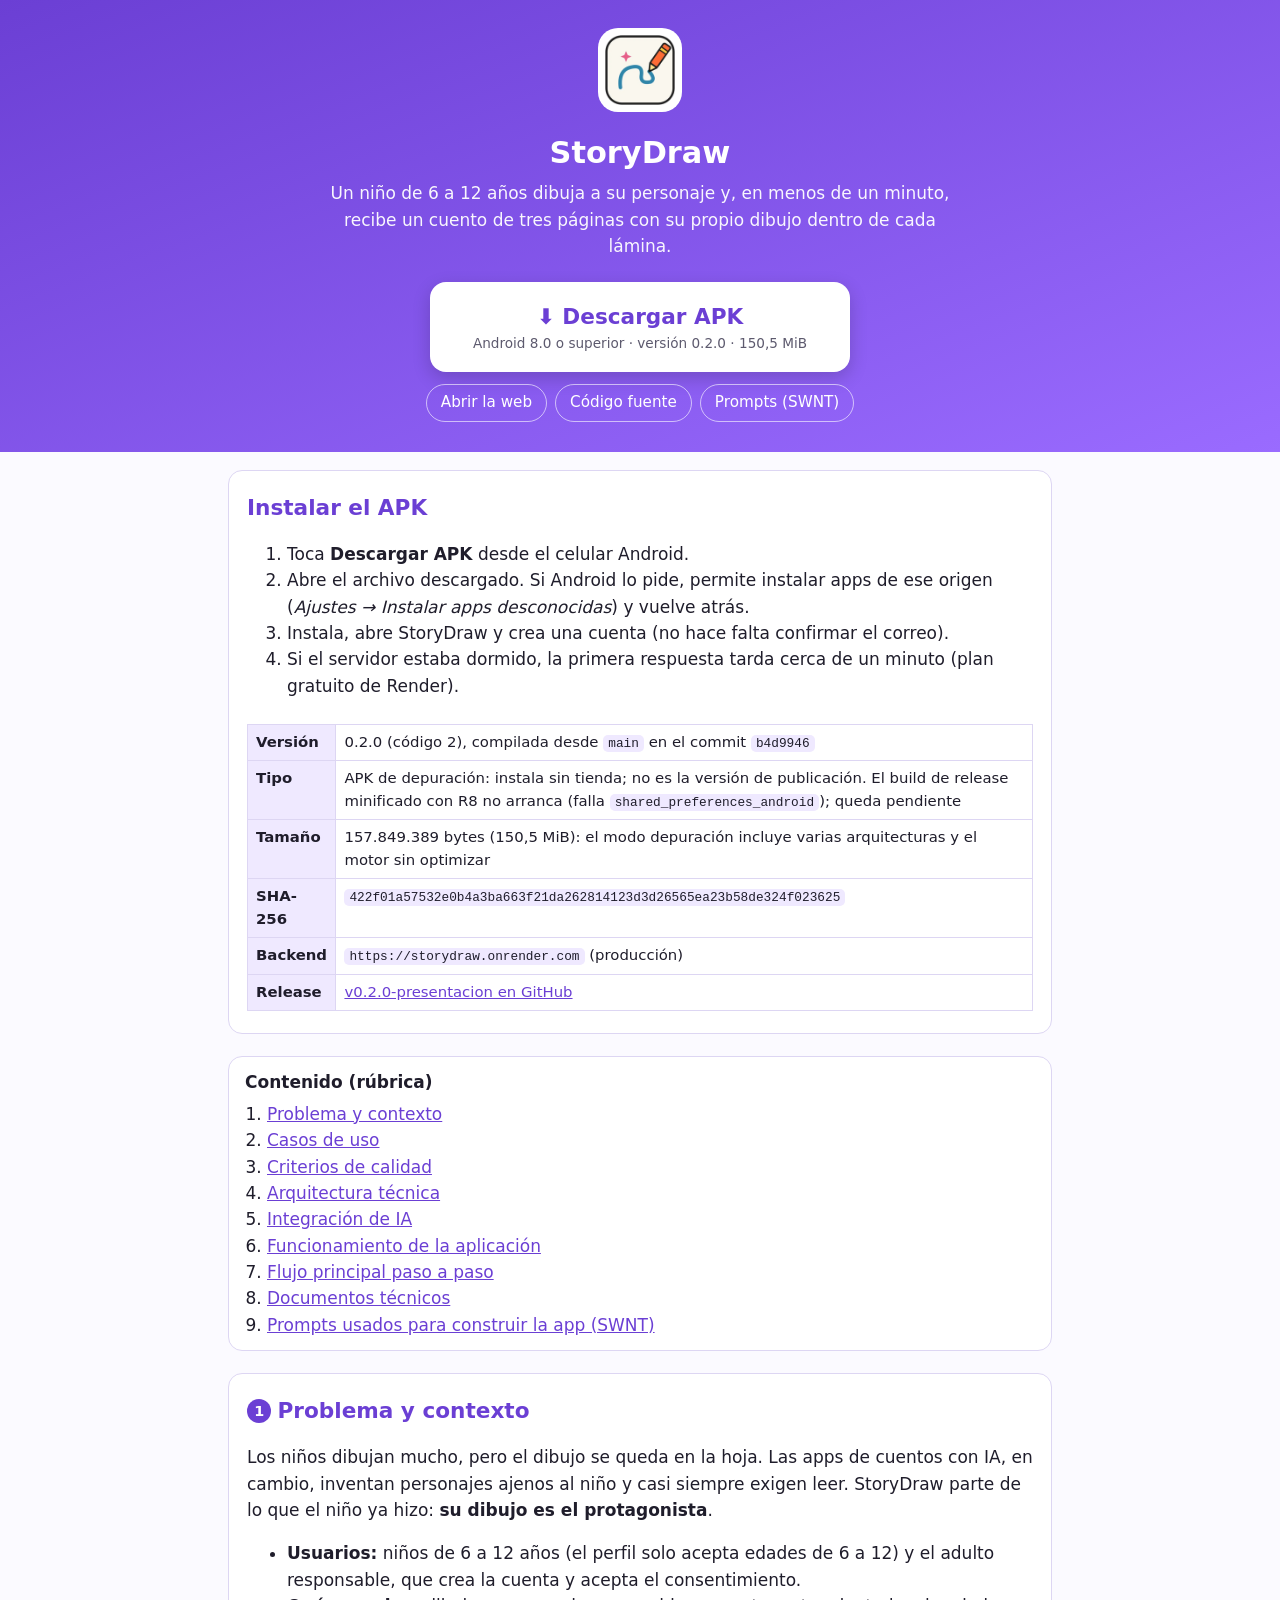
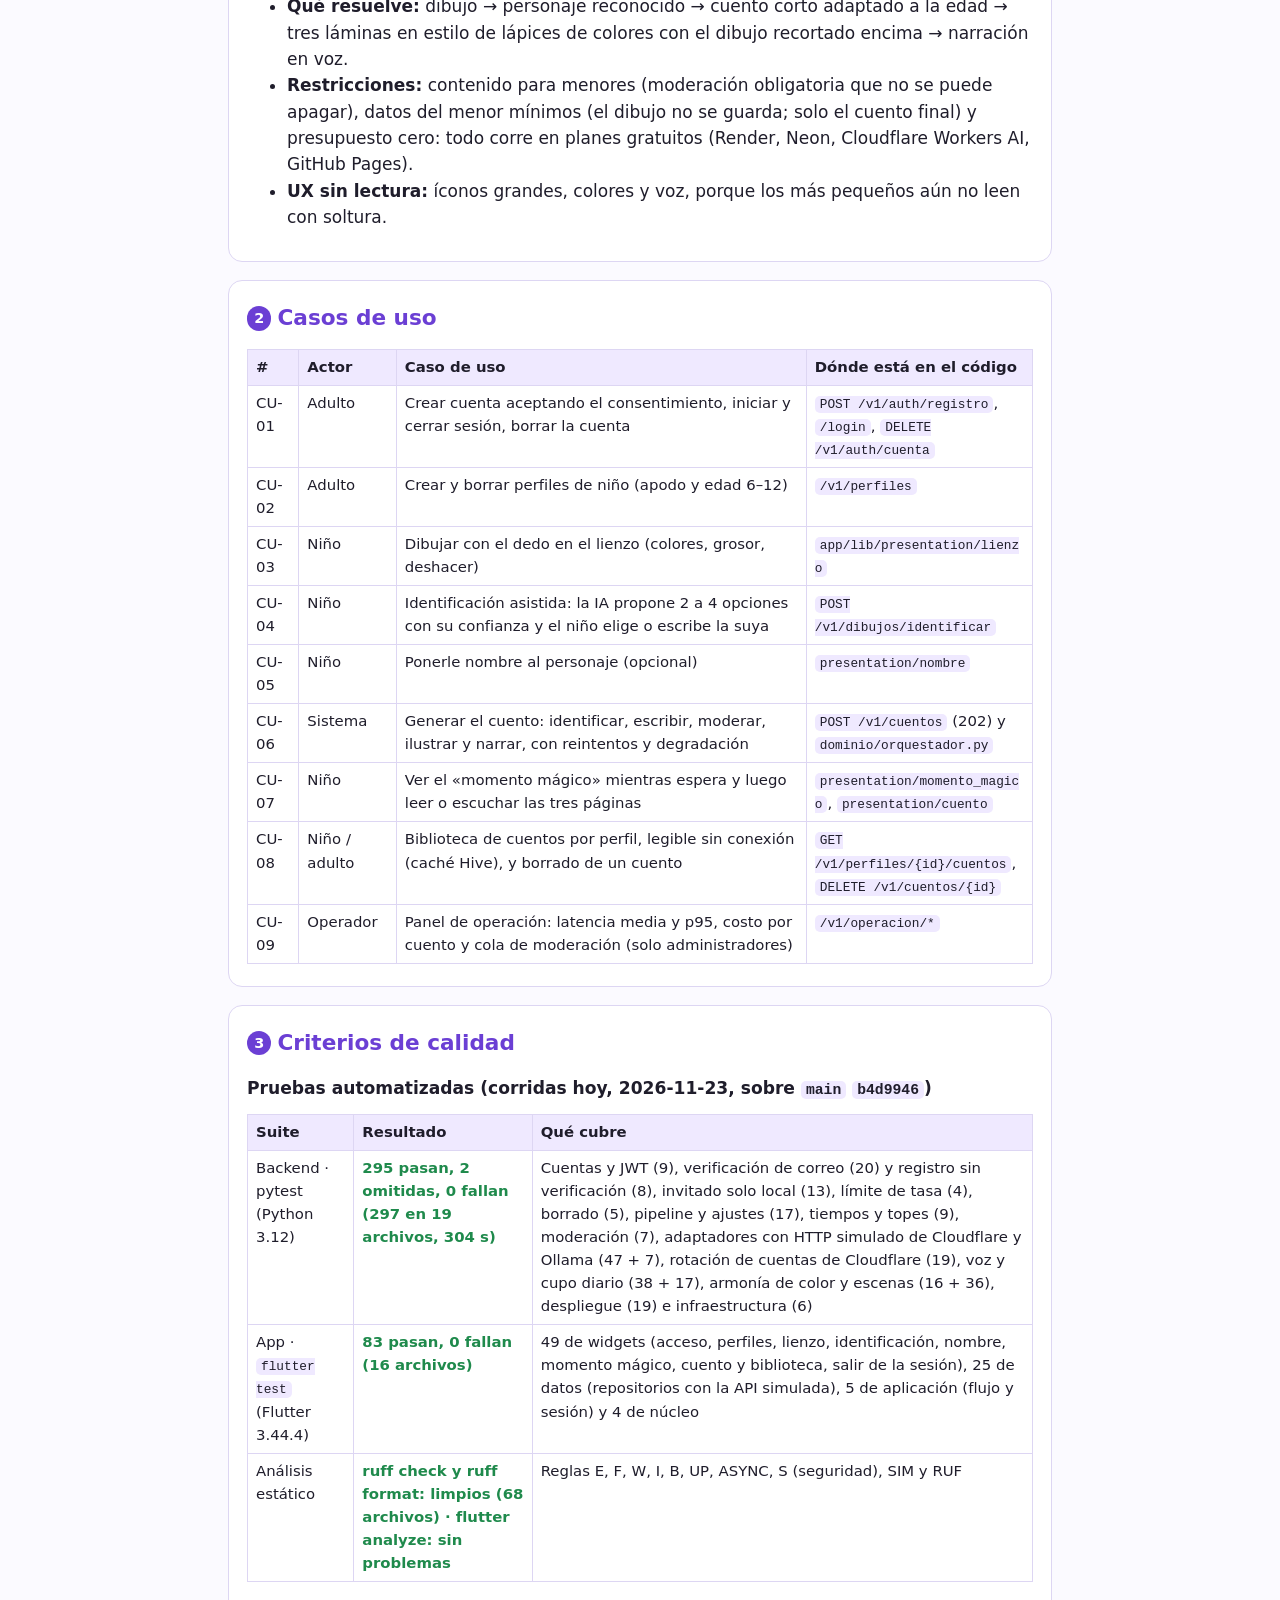
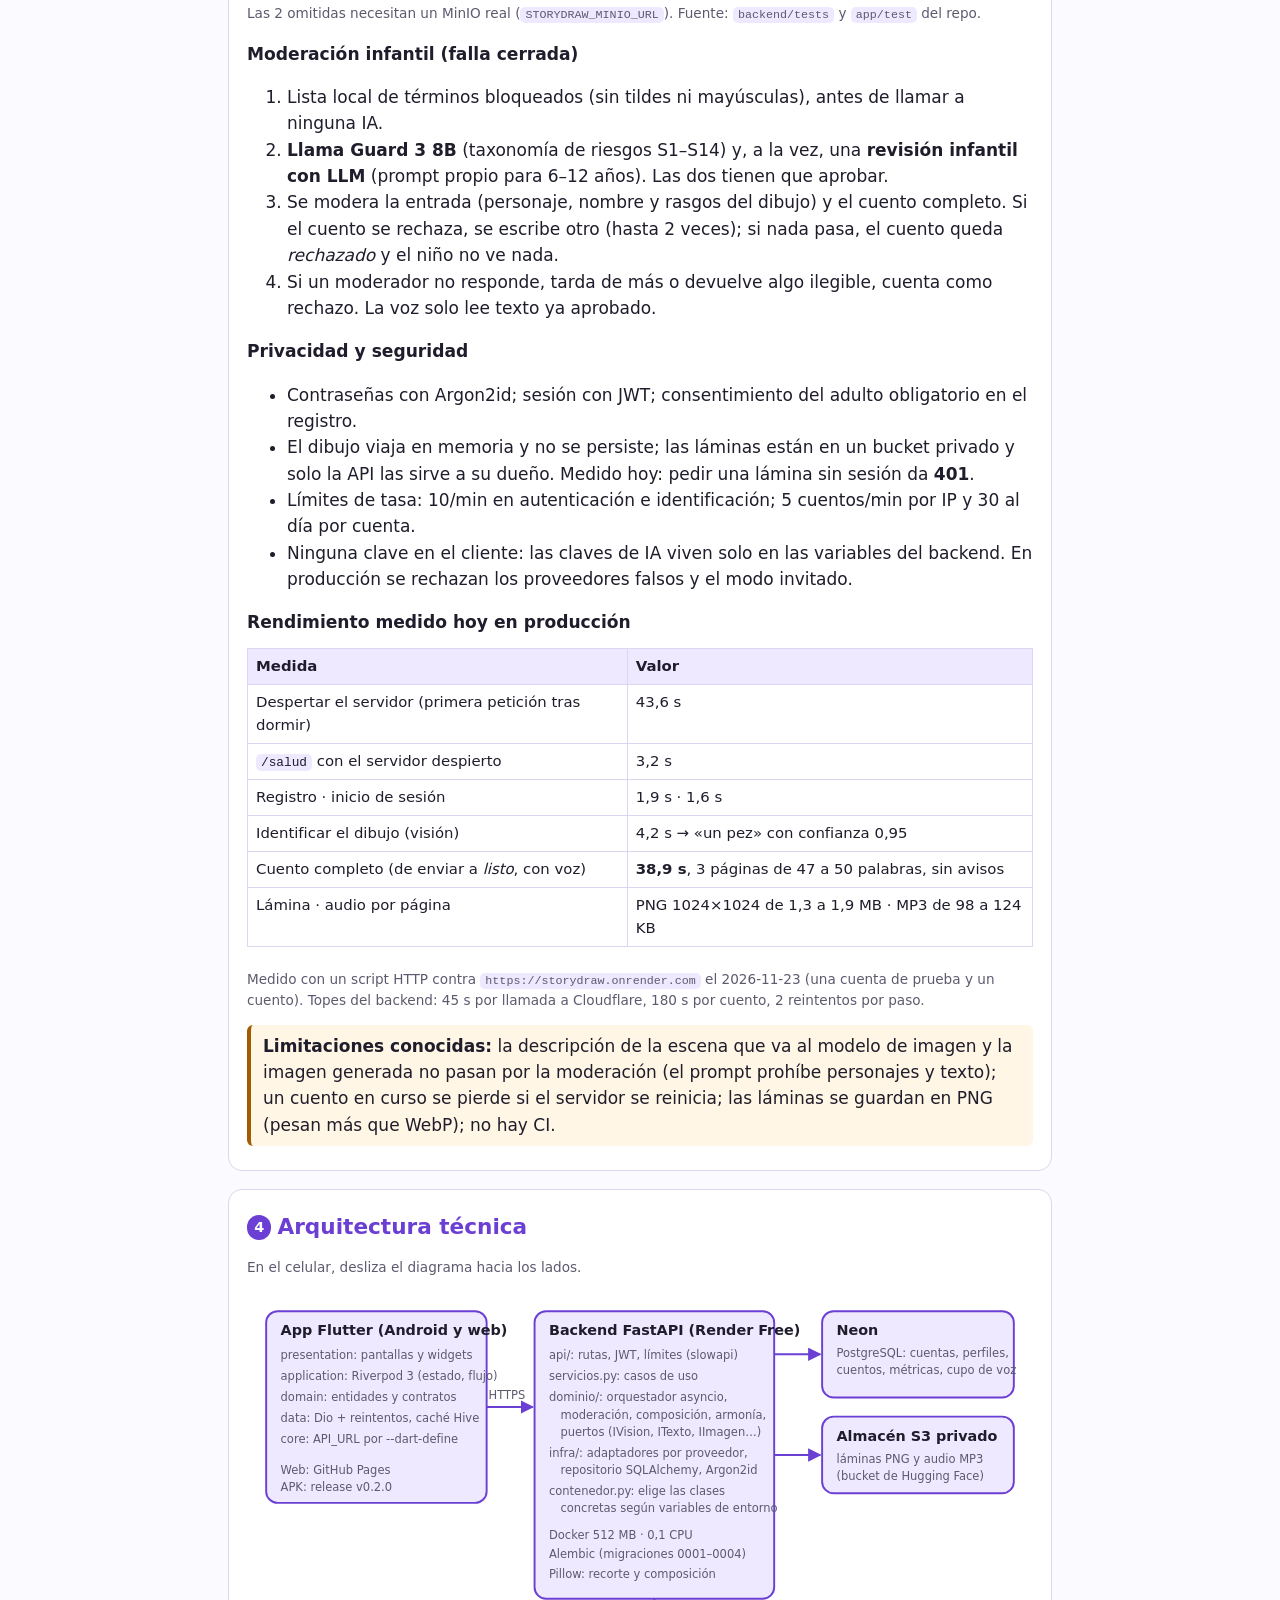
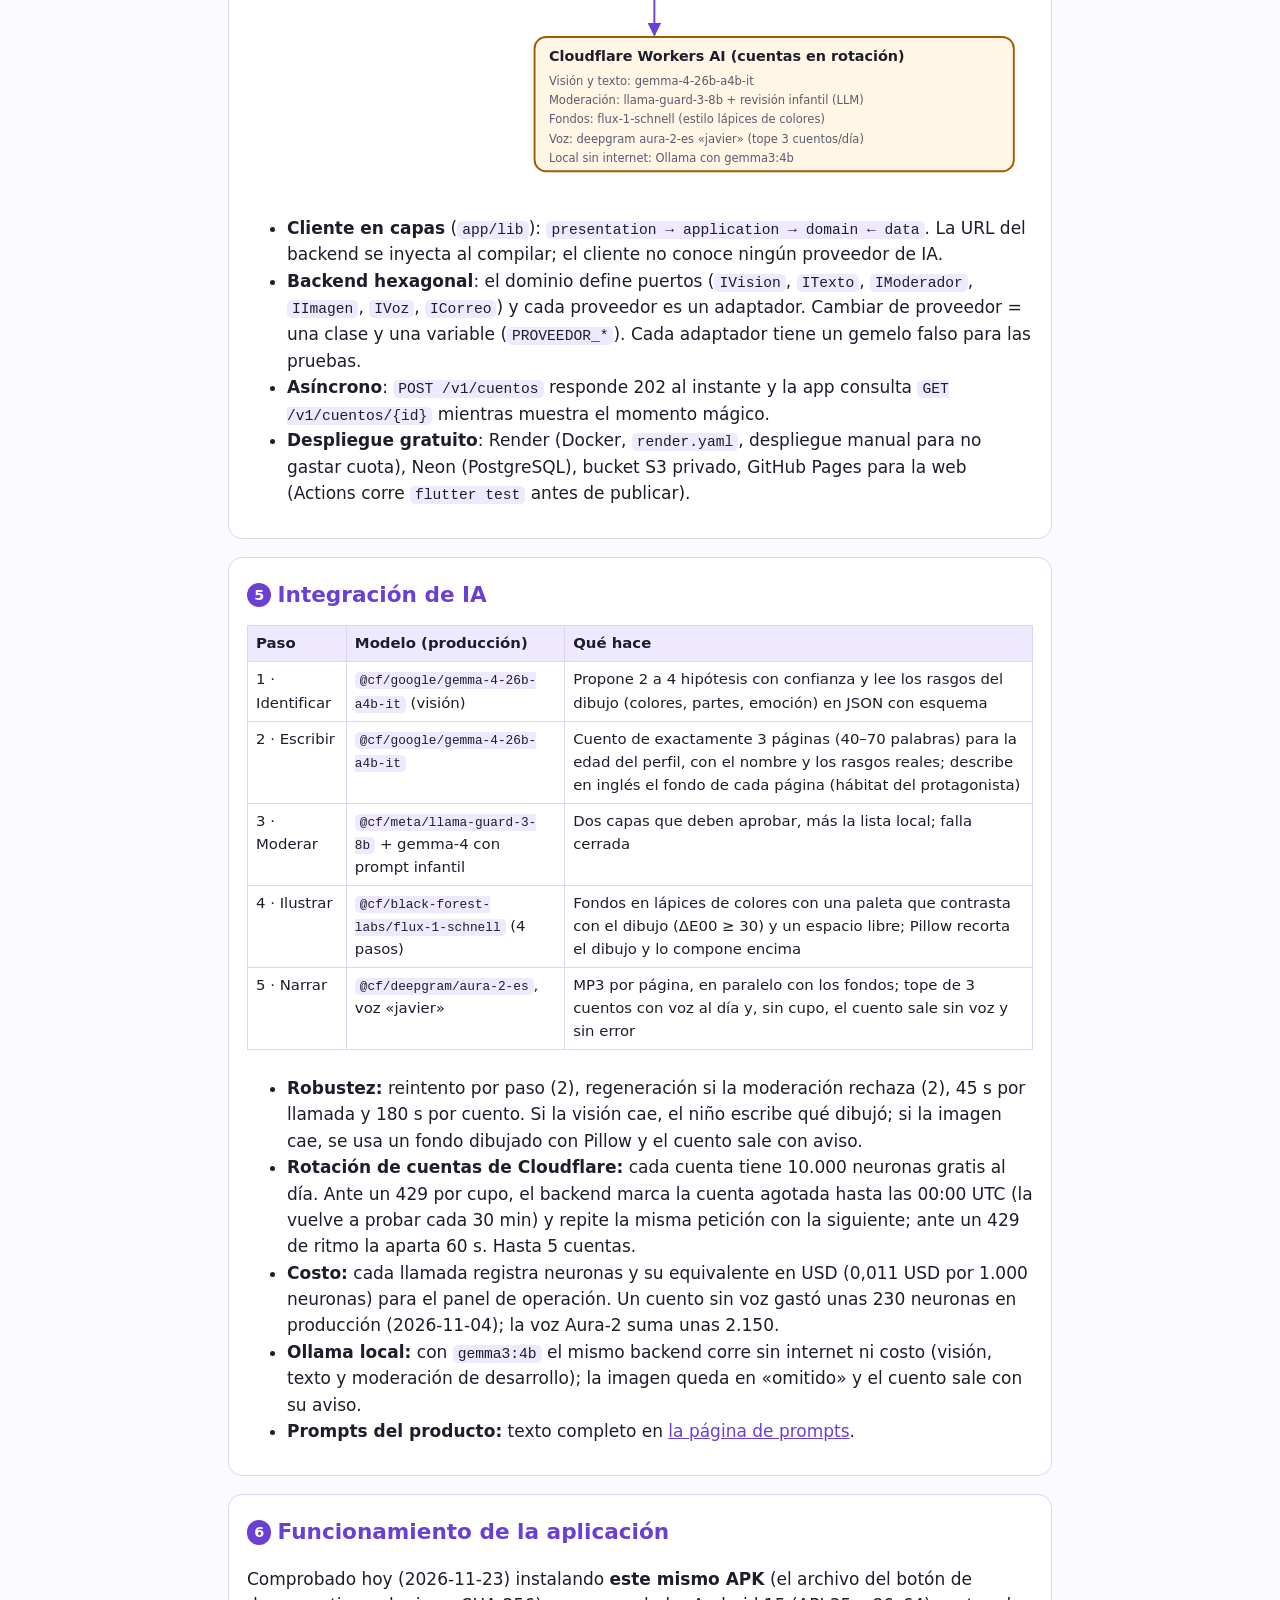
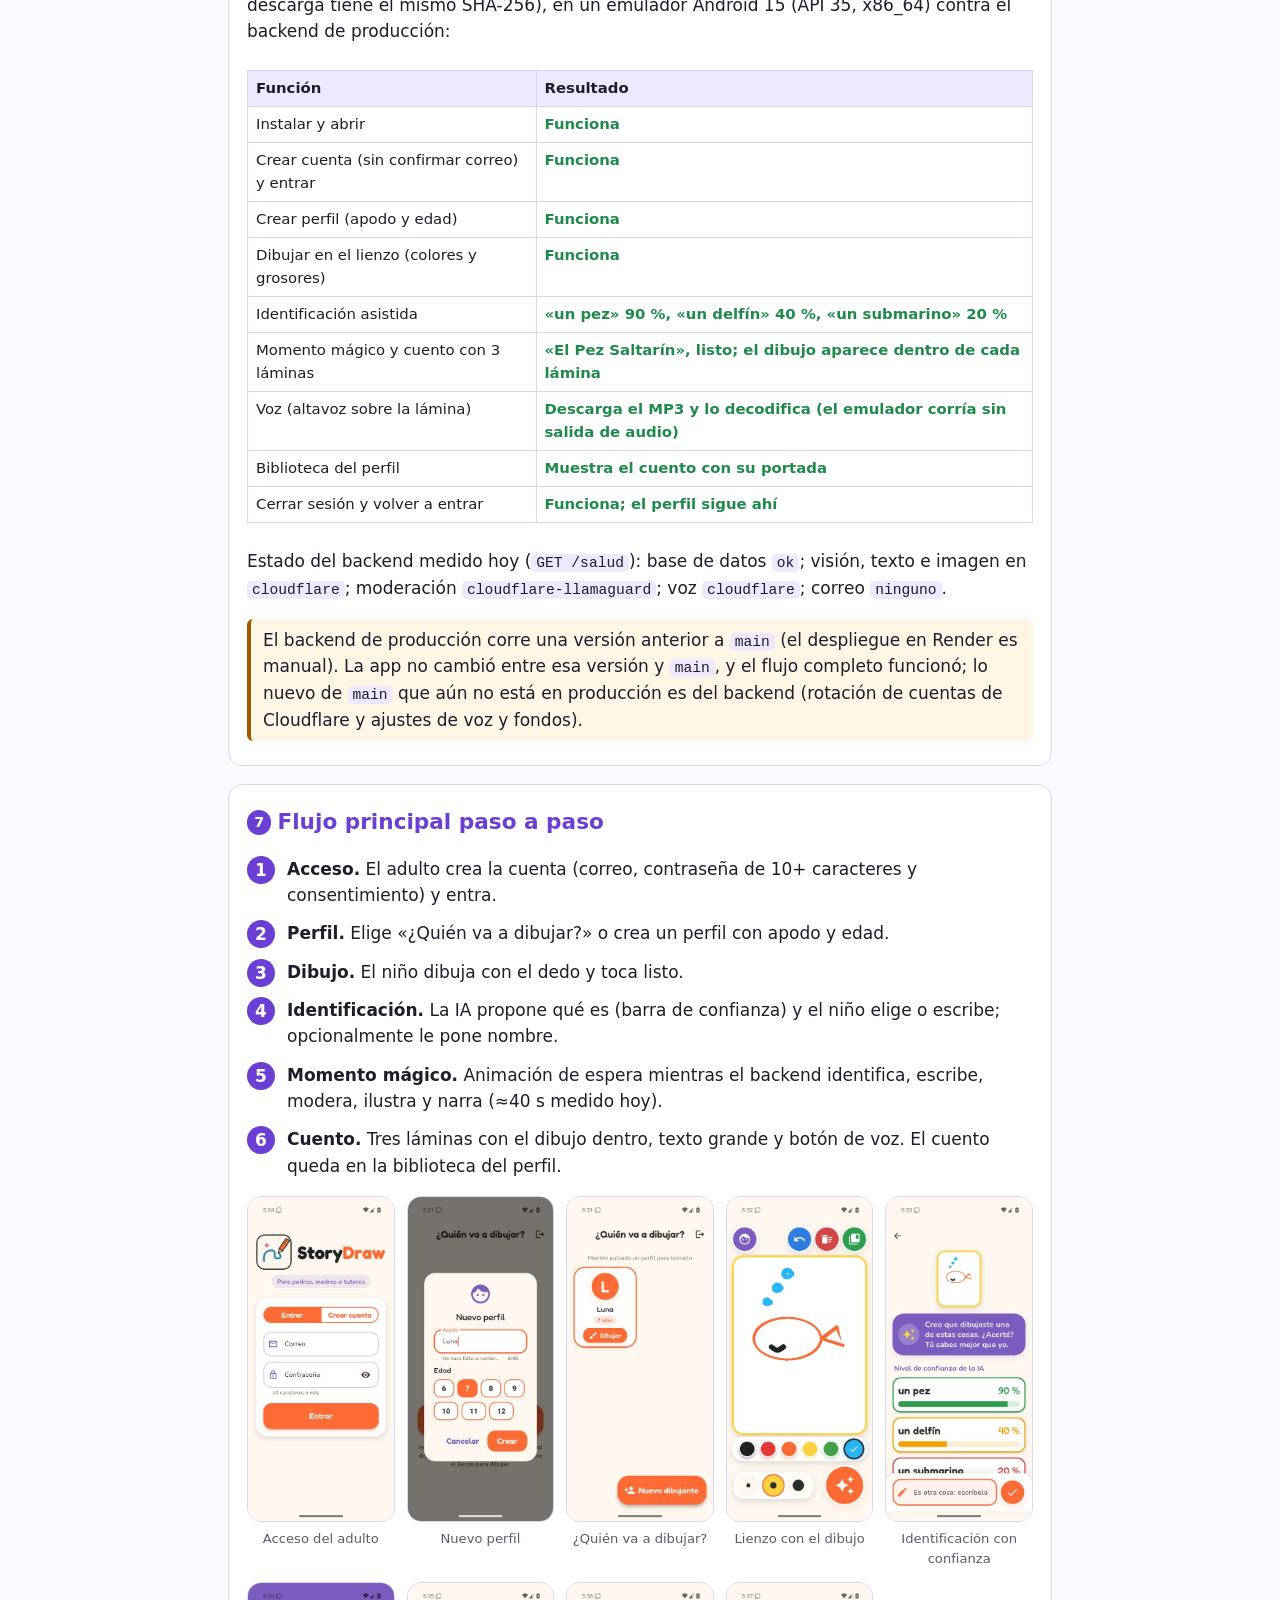
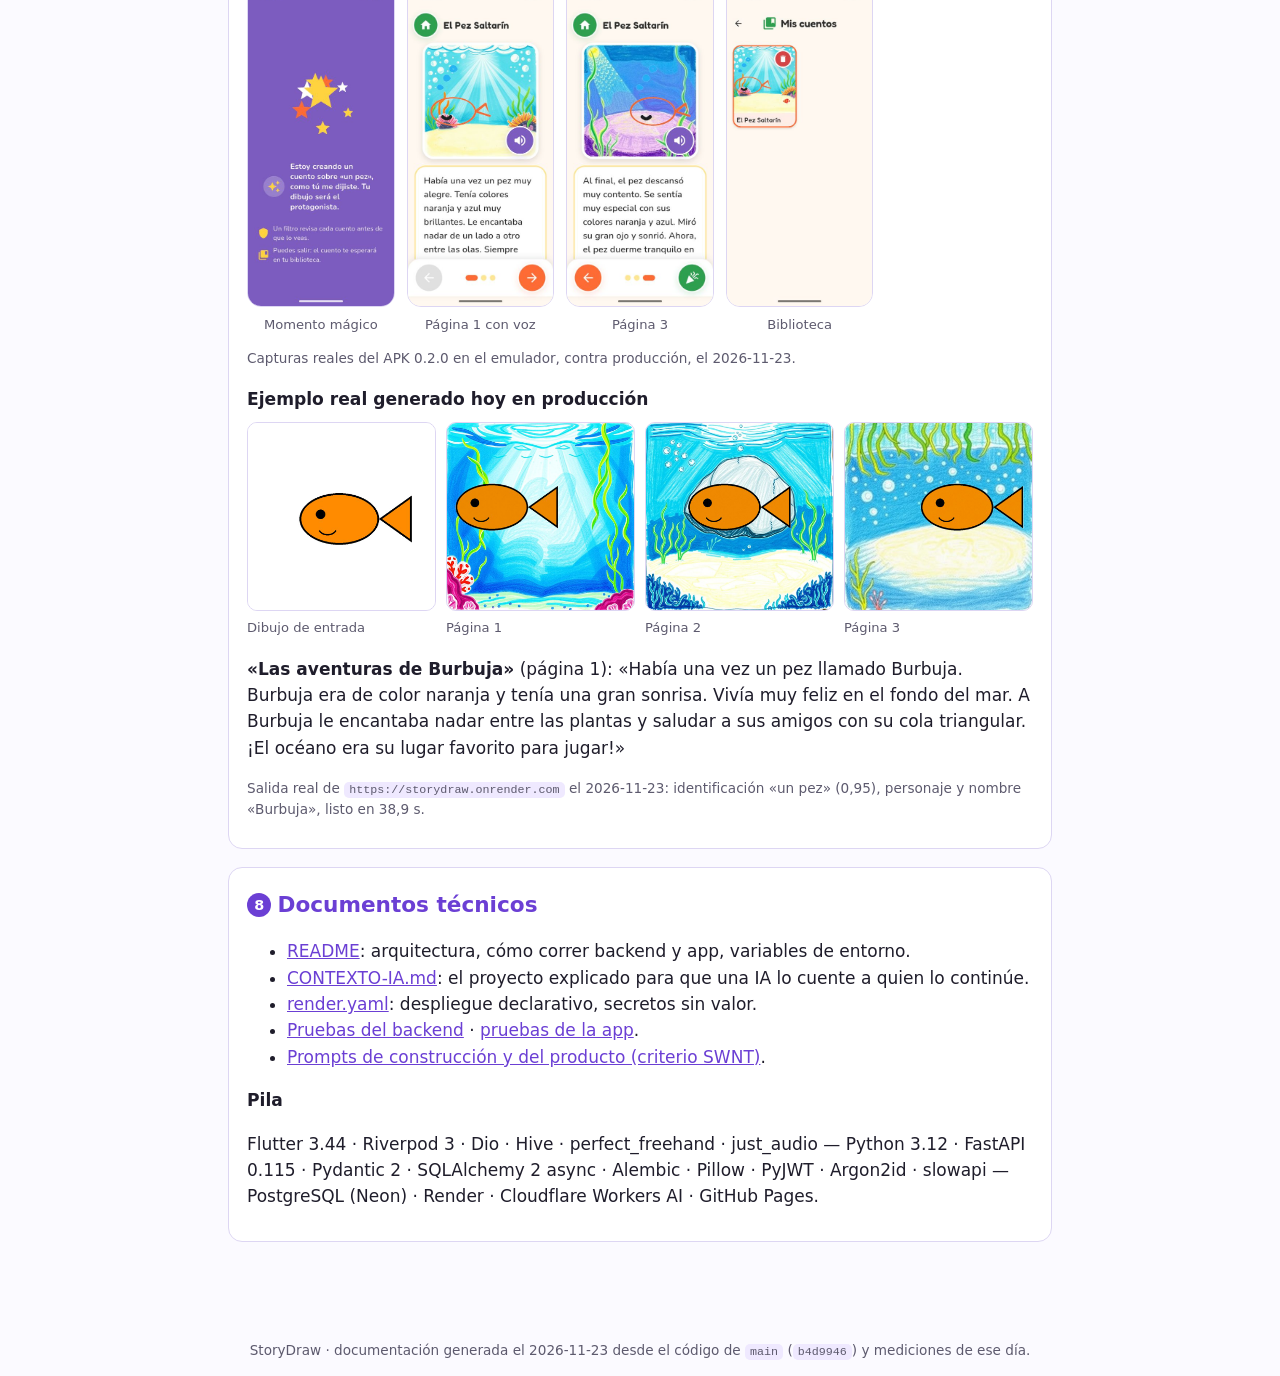
==== commit 01123de1: "Hacer legible el diagrama en el celular" ====
--- a/index.html
+++ b/index.html
@@ -124,7 +124,8 @@
 
 <section id="arquitectura">
   <h2><span class="n">4</span>Arquitectura técnica</h2>
-  <svg class="diagrama" viewBox="0 0 820 520" role="img" aria-label="Diagrama de arquitectura de StoryDraw">
+  <p class="fuente">En el celular, desliza el diagrama hacia los lados.</p>
+  <div class="diagrama-caja"><svg class="diagrama" viewBox="0 0 820 520" role="img" aria-label="Diagrama de arquitectura de StoryDraw">
     <defs><marker id="f" viewBox="0 0 10 10" refX="9" refY="5" markerWidth="7" markerHeight="7" orient="auto"><path d="M0,0L10,5L0,10z" fill="#6b3fd4"/></marker></defs>
     <style>.c{fill:#efe9ff;stroke:#6b3fd4;stroke-width:2;rx:12}.t{font:600 15px system-ui,sans-serif;fill:#1f1d2b}.s{font:12px system-ui,sans-serif;fill:#5d5a6e}.l{stroke:#6b3fd4;stroke-width:2;fill:none;marker-end:url(#f)}.e{fill:#fff6e5;stroke:#a15c00;stroke-width:2}</style>
     <rect class="c" x="20" y="20" width="230" height="200"/>
@@ -169,7 +170,7 @@
     <path class="l" d="M550,65 L598,65"/>
     <path class="l" d="M550,170 L598,170"/>
     <path class="l" d="M425,320 L425,358"/>
-  </svg>
+  </svg></div>
   <ul>
     <li><b>Cliente en capas</b> (<code>app/lib</code>): <code>presentation → application → domain ← data</code>. La URL del backend se inyecta al compilar; el cliente no conoce ningún proveedor de IA.</li>
     <li><b>Backend hexagonal</b>: el dominio define puertos (<code>IVision</code>, <code>ITexto</code>, <code>IModerador</code>, <code>IImagen</code>, <code>IVoz</code>, <code>ICorreo</code>) y cada proveedor es un adaptador. Cambiar de proveedor = una clase y una variable (<code>PROVEEDOR_*</code>). Cada adaptador tiene un gemelo falso para las pruebas.</li>
@@ -199,7 +200,7 @@
 
 <section id="funcionamiento">
   <h2><span class="n">6</span>Funcionamiento de la aplicación</h2>
-  <p>Comprobado hoy (2026-11-23) instalando <b>este mismo APK, descargado de la release</b> (SHA-256 verificado), en un emulador Android 15 (API 35, x86_64) contra el backend de producción:</p>
+  <p>Comprobado hoy (2026-11-23) instalando <b>este mismo APK</b> (el archivo del botón de descarga tiene el mismo SHA-256), en un emulador Android 15 (API 35, x86_64) contra el backend de producción:</p>
   <div class="tabla"><table>
     <tr><th>Función</th><th>Resultado</th></tr>
     <tr><td>Instalar y abrir</td><td class="ok">Funciona</td></tr>
--- a/estilos.css
+++ b/estilos.css
@@ -18,7 +18,7 @@
 section h2{color:var(--violeta);font-size:1.35rem;margin:14px 0 6px}
 section h2 .n{display:inline-block;min-width:1.7em;height:1.7em;line-height:1.7em;text-align:center;border-radius:50%;background:var(--violeta);color:#fff;font-size:.9rem;margin-right:6px;vertical-align:2px}
 h3{font-size:1.07rem;margin:16px 0 4px}
-code,.mono{font-family:ui-monospace,Consolas,monospace;font-size:.86em;background:var(--violeta2);padding:1px 5px;border-radius:5px;word-break:break-all}
+code,.mono{font-family:ui-monospace,Consolas,monospace;font-size:.86em;background:var(--violeta2);padding:1px 5px;border-radius:5px;overflow-wrap:anywhere}
 .tabla{overflow-x:auto}
 table{border-collapse:collapse;width:100%;font-size:.93rem;margin:8px 0}
 th,td{border:1px solid var(--borde);padding:6px 8px;text-align:left;vertical-align:top}
@@ -35,7 +35,7 @@
 .galeria figcaption{font-size:.82rem;color:var(--gris)}
 .capturas{display:grid;grid-template-columns:repeat(auto-fill,minmax(140px,1fr));gap:12px}
 .capturas img{width:100%;border-radius:14px;border:1px solid var(--borde)}
-svg.diagrama{width:100%;height:auto;background:#fff}
+.diagrama-caja{overflow-x:auto;-webkit-overflow-scrolling:touch}svg.diagrama{width:100%;min-width:760px;height:auto;background:#fff}
 pre{white-space:pre-wrap;word-wrap:break-word;background:#f6f4fc;border:1px solid var(--borde);border-radius:10px;padding:12px;font:13.5px/1.45 ui-monospace,Consolas,monospace;overflow-x:auto}
 details{border:1px solid var(--borde);border-radius:10px;padding:8px 12px;margin:10px 0;background:#fff}
 details summary{cursor:pointer;font-weight:700;color:var(--violeta)}
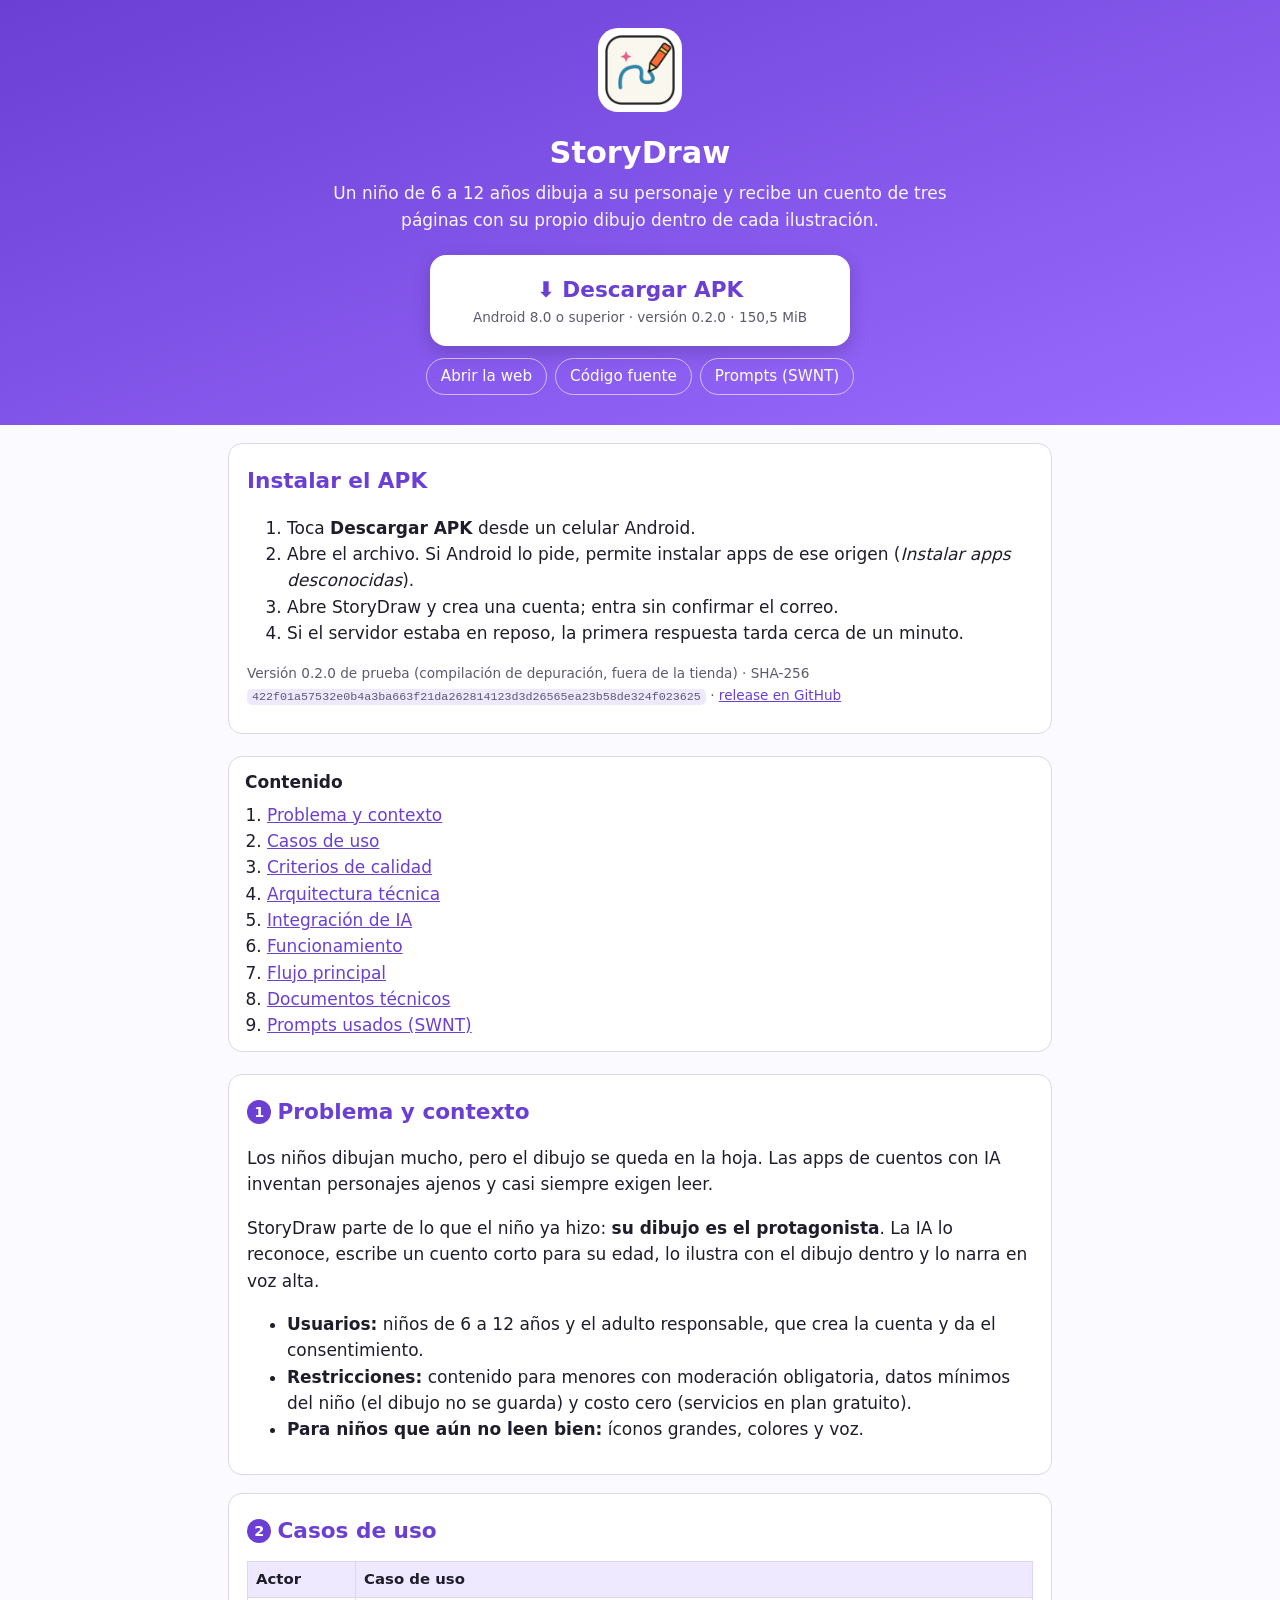
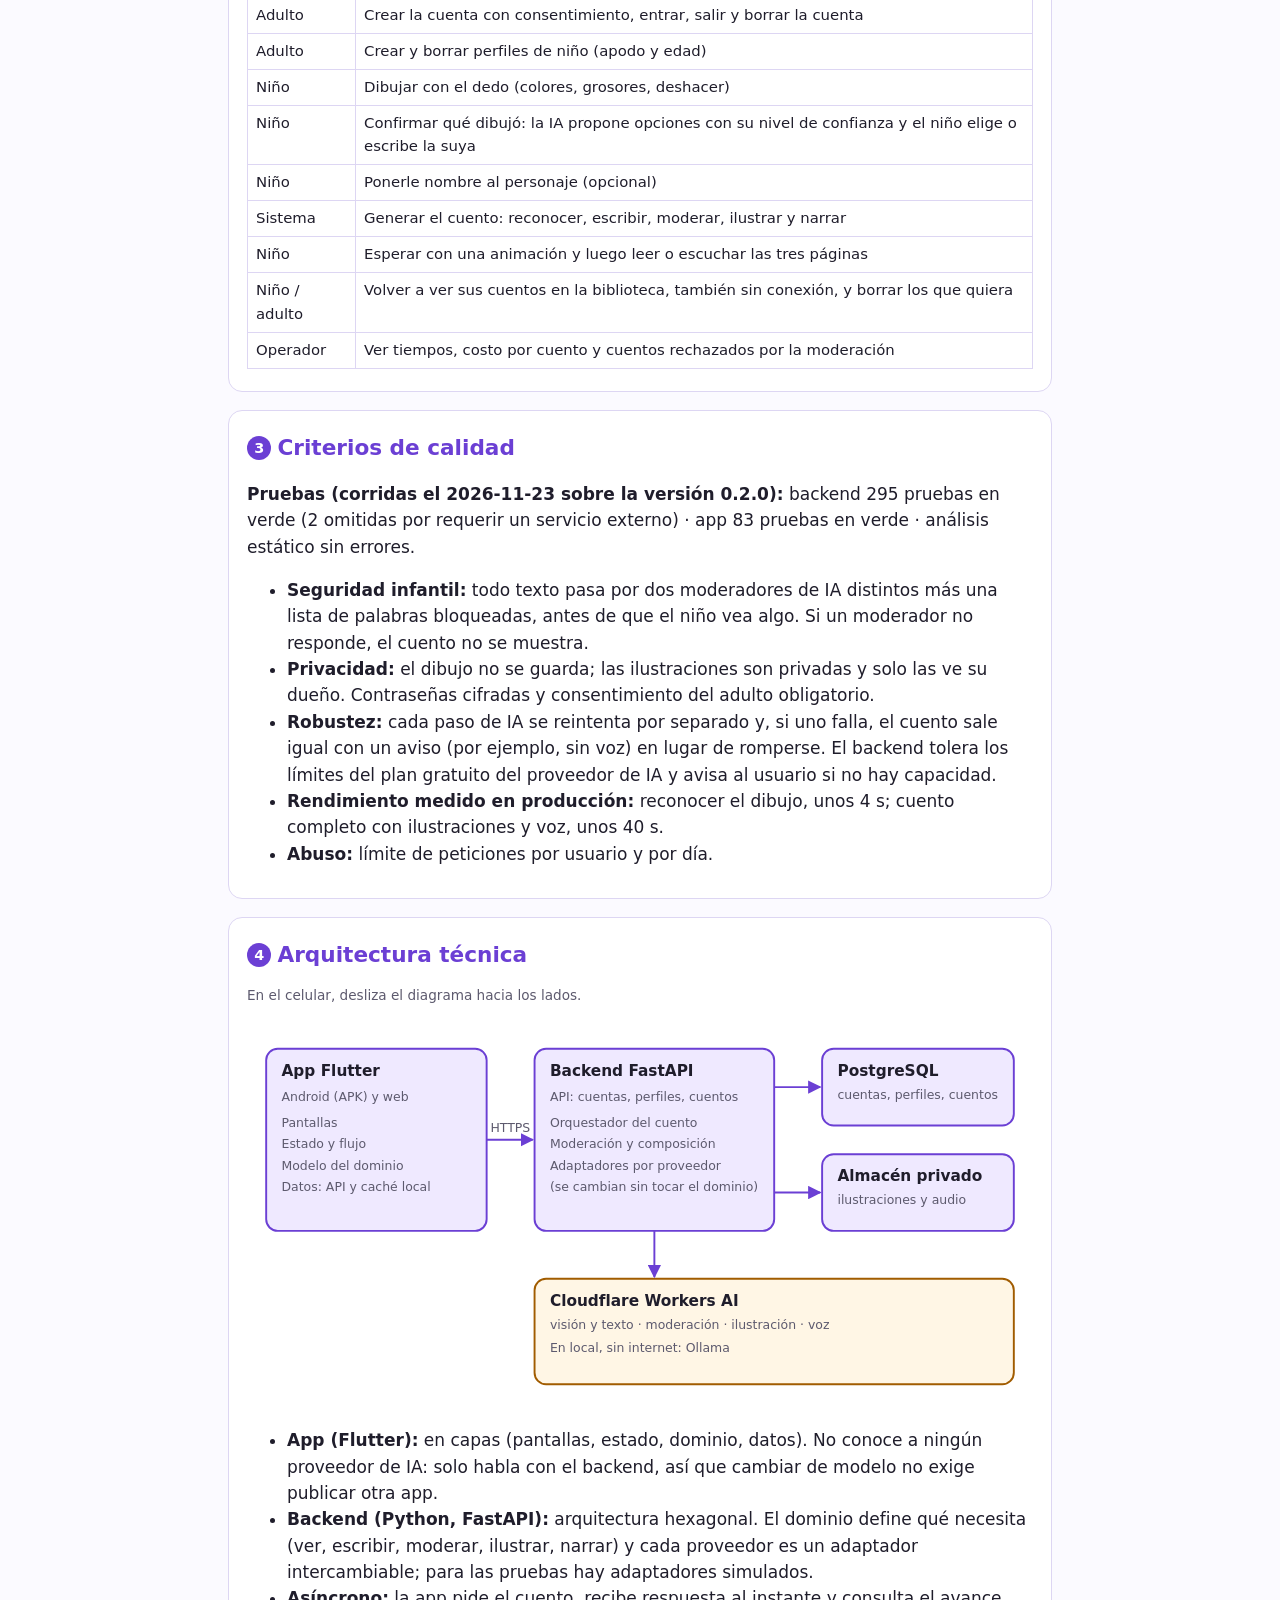
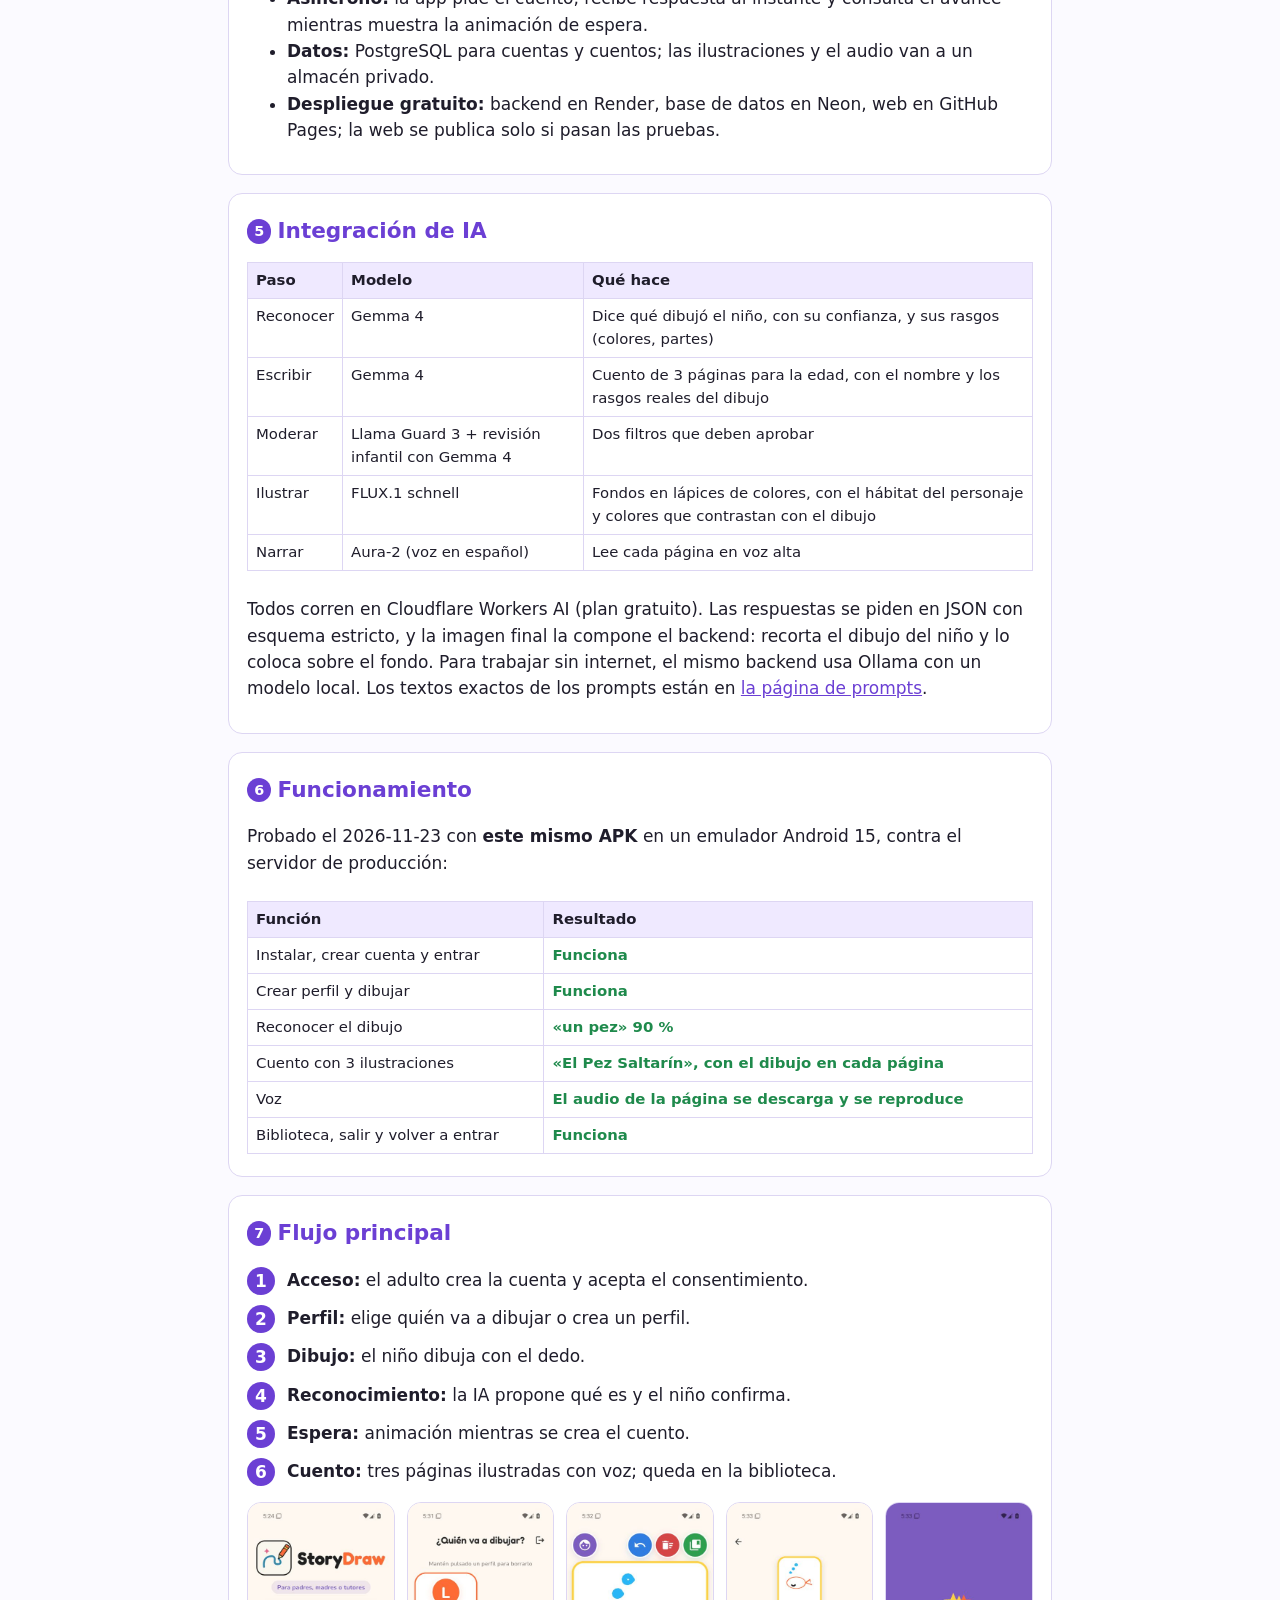
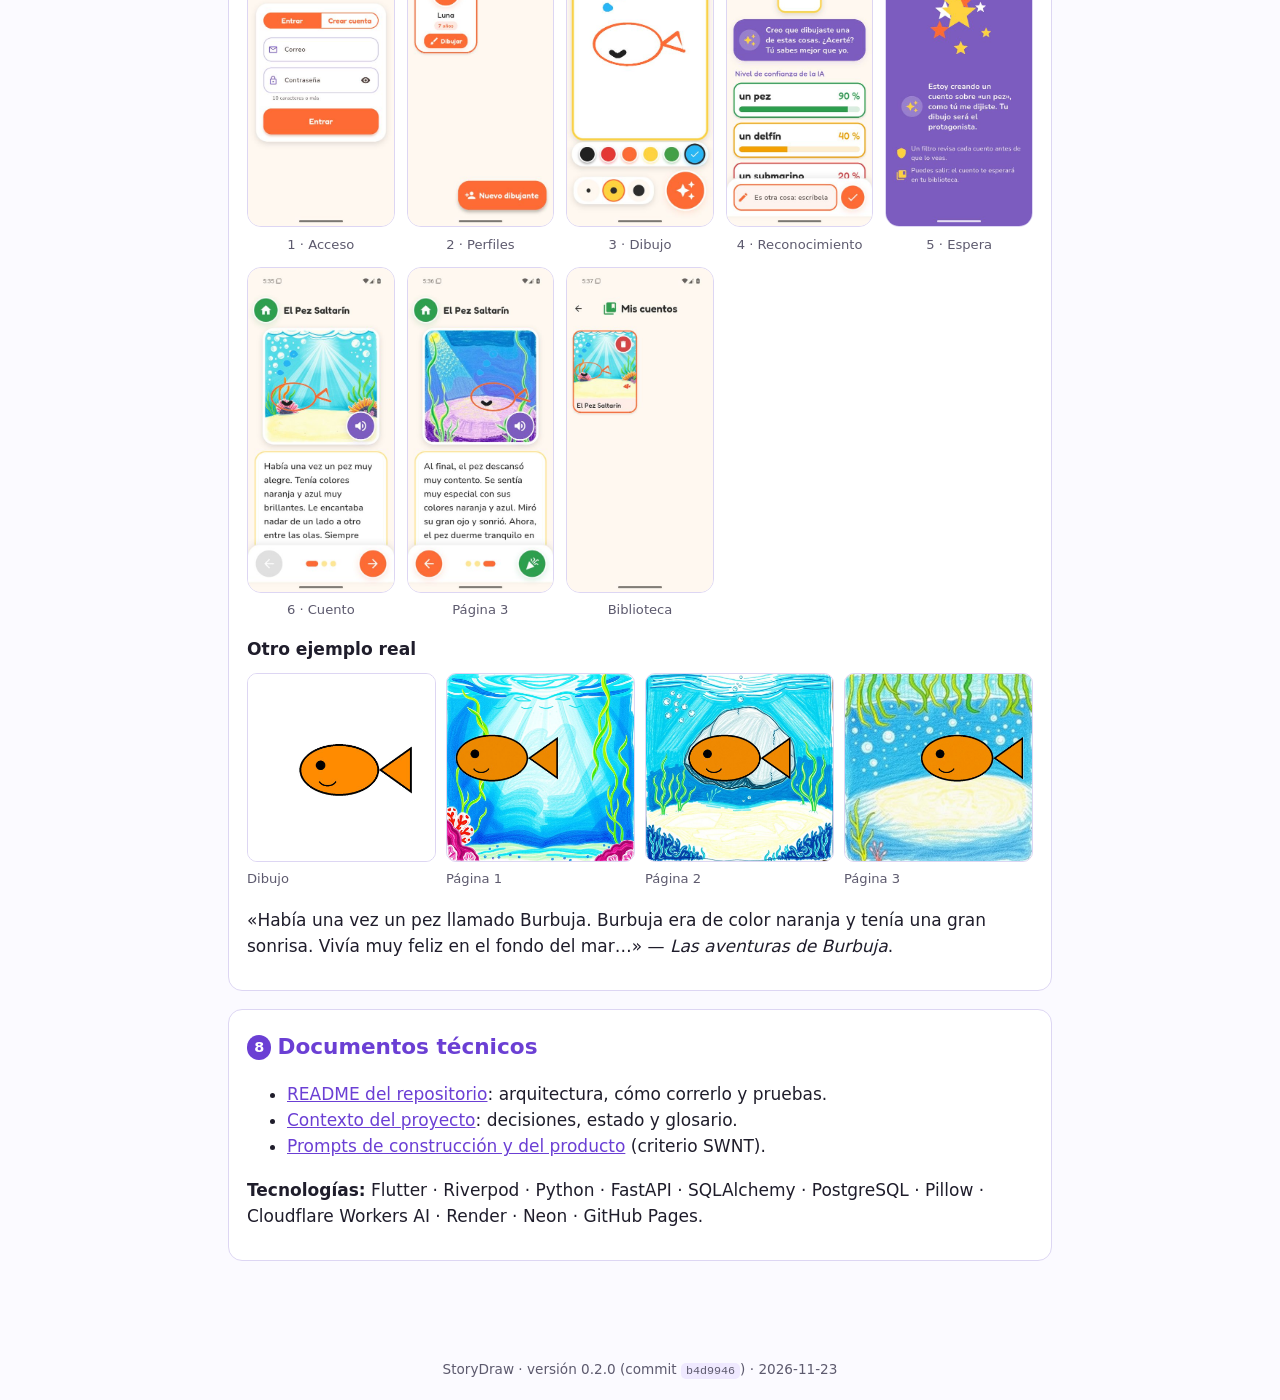
==== commit 625b78a7: "Simplificar la página para el jurado y quitar detalles internos y nombres de asistentes" ====
--- a/index.html
+++ b/index.html
@@ -12,7 +12,7 @@
 <header class="portada">
   <img src="img/icono.png" alt="Logo de StoryDraw">
   <h1>StoryDraw</h1>
-  <p>Un niño de 6 a 12 años dibuja a su personaje y, en menos de un minuto, recibe un cuento de tres páginas con su propio dibujo dentro de cada lámina.</p>
+  <p>Un niño de 6 a 12 años dibuja a su personaje y recibe un cuento de tres páginas con su propio dibujo dentro de cada ilustración.</p>
   <a class="descarga" href="https://github.com/Josuehmz/storydraw/releases/download/v0.2.0-presentacion/storydraw-0.2.0-b4d9946-debug.apk">⬇ Descargar APK
     <small>Android 8.0 o superior · versión 0.2.0 · 150,5 MiB</small></a>
   <div class="enlaces">
@@ -26,244 +26,180 @@
 <section id="apk">
   <h2>Instalar el APK</h2>
   <ol>
-    <li>Toca <b>Descargar APK</b> desde el celular Android.</li>
-    <li>Abre el archivo descargado. Si Android lo pide, permite instalar apps de ese origen (<i>Ajustes → Instalar apps desconocidas</i>) y vuelve atrás.</li>
-    <li>Instala, abre StoryDraw y crea una cuenta (no hace falta confirmar el correo).</li>
-    <li>Si el servidor estaba dormido, la primera respuesta tarda cerca de un minuto (plan gratuito de Render).</li>
+    <li>Toca <b>Descargar APK</b> desde un celular Android.</li>
+    <li>Abre el archivo. Si Android lo pide, permite instalar apps de ese origen (<i>Instalar apps desconocidas</i>).</li>
+    <li>Abre StoryDraw y crea una cuenta; entra sin confirmar el correo.</li>
+    <li>Si el servidor estaba en reposo, la primera respuesta tarda cerca de un minuto.</li>
   </ol>
-  <div class="tabla"><table>
-    <tr><th>Versión</th><td>0.2.0 (código 2), compilada desde <code>main</code> en el commit <code>b4d9946</code></td></tr>
-    <tr><th>Tipo</th><td>APK de depuración: instala sin tienda; no es la versión de publicación. El build de release minificado con R8 no arranca (falla <code>shared_preferences_android</code>); queda pendiente</td></tr>
-    <tr><th>Tamaño</th><td>157.849.389 bytes (150,5 MiB): el modo depuración incluye varias arquitecturas y el motor sin optimizar</td></tr>
-    <tr><th>SHA-256</th><td><code>422f01a57532e0b4a3ba663f21da262814123d3d26565ea23b58de324f023625</code></td></tr>
-    <tr><th>Backend</th><td><code>https://storydraw.onrender.com</code> (producción)</td></tr>
-    <tr><th>Release</th><td><a href="https://github.com/Josuehmz/storydraw/releases/tag/v0.2.0-presentacion">v0.2.0-presentacion en GitHub</a></td></tr>
-  </table></div>
+  <p class="fuente">Versión 0.2.0 de prueba (compilación de depuración, fuera de la tienda) · SHA-256 <code>422f01a57532e0b4a3ba663f21da262814123d3d26565ea23b58de324f023625</code> · <a href="https://github.com/Josuehmz/storydraw/releases/tag/v0.2.0-presentacion">release en GitHub</a></p>
 </section>
 
 <nav class="indice">
-  <b>Contenido (rúbrica)</b>
+  <b>Contenido</b>
   <ol>
     <li><a href="#problema">Problema y contexto</a></li>
     <li><a href="#casos">Casos de uso</a></li>
     <li><a href="#calidad">Criterios de calidad</a></li>
     <li><a href="#arquitectura">Arquitectura técnica</a></li>
     <li><a href="#ia">Integración de IA</a></li>
-    <li><a href="#funcionamiento">Funcionamiento de la aplicación</a></li>
-    <li><a href="#flujo">Flujo principal paso a paso</a></li>
-    <li><a href="#comunicacion">Documentos técnicos</a></li>
-    <li><a href="prompts.html">Prompts usados para construir la app (SWNT)</a></li>
+    <li><a href="#funcionamiento">Funcionamiento</a></li>
+    <li><a href="#flujo">Flujo principal</a></li>
+    <li><a href="#documentos">Documentos técnicos</a></li>
+    <li><a href="prompts.html">Prompts usados (SWNT)</a></li>
   </ol>
 </nav>
 
 <section id="problema">
   <h2><span class="n">1</span>Problema y contexto</h2>
-  <p>Los niños dibujan mucho, pero el dibujo se queda en la hoja. Las apps de cuentos con IA, en cambio, inventan personajes ajenos al niño y casi siempre exigen leer. StoryDraw parte de lo que el niño ya hizo: <b>su dibujo es el protagonista</b>.</p>
-  <ul>
-    <li><b>Usuarios:</b> niños de 6 a 12 años (el perfil solo acepta edades de 6 a 12) y el adulto responsable, que crea la cuenta y acepta el consentimiento.</li>
-    <li><b>Qué resuelve:</b> dibujo → personaje reconocido → cuento corto adaptado a la edad → tres láminas en estilo de lápices de colores con el dibujo recortado encima → narración en voz.</li>
-    <li><b>Restricciones:</b> contenido para menores (moderación obligatoria que no se puede apagar), datos del menor mínimos (el dibujo no se guarda; solo el cuento final) y presupuesto cero: todo corre en planes gratuitos (Render, Neon, Cloudflare Workers AI, GitHub Pages).</li>
-    <li><b>UX sin lectura:</b> íconos grandes, colores y voz, porque los más pequeños aún no leen con soltura.</li>
+  <p>Los niños dibujan mucho, pero el dibujo se queda en la hoja. Las apps de cuentos con IA inventan personajes ajenos y casi siempre exigen leer.</p>
+  <p>StoryDraw parte de lo que el niño ya hizo: <b>su dibujo es el protagonista</b>. La IA lo reconoce, escribe un cuento corto para su edad, lo ilustra con el dibujo dentro y lo narra en voz alta.</p>
+  <ul>
+    <li><b>Usuarios:</b> niños de 6 a 12 años y el adulto responsable, que crea la cuenta y da el consentimiento.</li>
+    <li><b>Restricciones:</b> contenido para menores con moderación obligatoria, datos mínimos del niño (el dibujo no se guarda) y costo cero (servicios en plan gratuito).</li>
+    <li><b>Para niños que aún no leen bien:</b> íconos grandes, colores y voz.</li>
   </ul>
 </section>
 
 <section id="casos">
   <h2><span class="n">2</span>Casos de uso</h2>
   <div class="tabla"><table>
-    <tr><th>#</th><th>Actor</th><th>Caso de uso</th><th>Dónde está en el código</th></tr>
-    <tr><td>CU-01</td><td>Adulto</td><td>Crear cuenta aceptando el consentimiento, iniciar y cerrar sesión, borrar la cuenta</td><td><code>POST /v1/auth/registro</code>, <code>/login</code>, <code>DELETE /v1/auth/cuenta</code></td></tr>
-    <tr><td>CU-02</td><td>Adulto</td><td>Crear y borrar perfiles de niño (apodo y edad 6–12)</td><td><code>/v1/perfiles</code></td></tr>
-    <tr><td>CU-03</td><td>Niño</td><td>Dibujar con el dedo en el lienzo (colores, grosor, deshacer)</td><td><code>app/lib/presentation/lienzo</code></td></tr>
-    <tr><td>CU-04</td><td>Niño</td><td>Identificación asistida: la IA propone 2 a 4 opciones con su confianza y el niño elige o escribe la suya</td><td><code>POST /v1/dibujos/identificar</code></td></tr>
-    <tr><td>CU-05</td><td>Niño</td><td>Ponerle nombre al personaje (opcional)</td><td><code>presentation/nombre</code></td></tr>
-    <tr><td>CU-06</td><td>Sistema</td><td>Generar el cuento: identificar, escribir, moderar, ilustrar y narrar, con reintentos y degradación</td><td><code>POST /v1/cuentos</code> (202) y <code>dominio/orquestador.py</code></td></tr>
-    <tr><td>CU-07</td><td>Niño</td><td>Ver el «momento mágico» mientras espera y luego leer o escuchar las tres páginas</td><td><code>presentation/momento_magico</code>, <code>presentation/cuento</code></td></tr>
-    <tr><td>CU-08</td><td>Niño / adulto</td><td>Biblioteca de cuentos por perfil, legible sin conexión (caché Hive), y borrado de un cuento</td><td><code>GET /v1/perfiles/{id}/cuentos</code>, <code>DELETE /v1/cuentos/{id}</code></td></tr>
-    <tr><td>CU-09</td><td>Operador</td><td>Panel de operación: latencia media y p95, costo por cuento y cola de moderación (solo administradores)</td><td><code>/v1/operacion/*</code></td></tr>
+    <tr><th>Actor</th><th>Caso de uso</th></tr>
+    <tr><td>Adulto</td><td>Crear la cuenta con consentimiento, entrar, salir y borrar la cuenta</td></tr>
+    <tr><td>Adulto</td><td>Crear y borrar perfiles de niño (apodo y edad)</td></tr>
+    <tr><td>Niño</td><td>Dibujar con el dedo (colores, grosores, deshacer)</td></tr>
+    <tr><td>Niño</td><td>Confirmar qué dibujó: la IA propone opciones con su nivel de confianza y el niño elige o escribe la suya</td></tr>
+    <tr><td>Niño</td><td>Ponerle nombre al personaje (opcional)</td></tr>
+    <tr><td>Sistema</td><td>Generar el cuento: reconocer, escribir, moderar, ilustrar y narrar</td></tr>
+    <tr><td>Niño</td><td>Esperar con una animación y luego leer o escuchar las tres páginas</td></tr>
+    <tr><td>Niño / adulto</td><td>Volver a ver sus cuentos en la biblioteca, también sin conexión, y borrar los que quiera</td></tr>
+    <tr><td>Operador</td><td>Ver tiempos, costo por cuento y cuentos rechazados por la moderación</td></tr>
   </table></div>
 </section>
 
 <section id="calidad">
   <h2><span class="n">3</span>Criterios de calidad</h2>
-  <h3>Pruebas automatizadas (corridas hoy, 2026-11-23, sobre <code>main</code> <code>b4d9946</code>)</h3>
-  <div class="tabla"><table>
-    <tr><th>Suite</th><th>Resultado</th><th>Qué cubre</th></tr>
-    <tr><td>Backend · pytest (Python 3.12)</td><td class="ok">295 pasan, 2 omitidas, 0 fallan (297 en 19 archivos, 304 s)</td><td>Cuentas y JWT (9), verificación de correo (20) y registro sin verificación (8), invitado solo local (13), límite de tasa (4), borrado (5), pipeline y ajustes (17), tiempos y topes (9), moderación (7), adaptadores con HTTP simulado de Cloudflare y Ollama (47 + 7), rotación de cuentas de Cloudflare (19), voz y cupo diario (38 + 17), armonía de color y escenas (16 + 36), despliegue (19) e infraestructura (6)</td></tr>
-    <tr><td>App · <code>flutter test</code> (Flutter 3.44.4)</td><td class="ok">83 pasan, 0 fallan (16 archivos)</td><td>49 de widgets (acceso, perfiles, lienzo, identificación, nombre, momento mágico, cuento y biblioteca, salir de la sesión), 25 de datos (repositorios con la API simulada), 5 de aplicación (flujo y sesión) y 4 de núcleo</td></tr>
-    <tr><td>Análisis estático</td><td class="ok">ruff check y ruff format: limpios (68 archivos) · flutter analyze: sin problemas</td><td>Reglas E, F, W, I, B, UP, ASYNC, S (seguridad), SIM y RUF</td></tr>
-  </table></div>
-  <p class="fuente">Las 2 omitidas necesitan un MinIO real (<code>STORYDRAW_MINIO_URL</code>). Fuente: <code>backend/tests</code> y <code>app/test</code> del repo.</p>
-
-  <h3>Moderación infantil (falla cerrada)</h3>
-  <ol>
-    <li>Lista local de términos bloqueados (sin tildes ni mayúsculas), antes de llamar a ninguna IA.</li>
-    <li><b>Llama Guard 3 8B</b> (taxonomía de riesgos S1–S14) y, a la vez, una <b>revisión infantil con LLM</b> (prompt propio para 6–12 años). Las dos tienen que aprobar.</li>
-    <li>Se modera la entrada (personaje, nombre y rasgos del dibujo) y el cuento completo. Si el cuento se rechaza, se escribe otro (hasta 2 veces); si nada pasa, el cuento queda <i>rechazado</i> y el niño no ve nada.</li>
-    <li>Si un moderador no responde, tarda de más o devuelve algo ilegible, cuenta como rechazo. La voz solo lee texto ya aprobado.</li>
-  </ol>
-  <h3>Privacidad y seguridad</h3>
-  <ul>
-    <li>Contraseñas con Argon2id; sesión con JWT; consentimiento del adulto obligatorio en el registro.</li>
-    <li>El dibujo viaja en memoria y no se persiste; las láminas están en un bucket privado y solo la API las sirve a su dueño. Medido hoy: pedir una lámina sin sesión da <b>401</b>.</li>
-    <li>Límites de tasa: 10/min en autenticación e identificación; 5 cuentos/min por IP y 30 al día por cuenta.</li>
-    <li>Ninguna clave en el cliente: las claves de IA viven solo en las variables del backend. En producción se rechazan los proveedores falsos y el modo invitado.</li>
-  </ul>
-  <h3>Rendimiento medido hoy en producción</h3>
-  <div class="tabla"><table>
-    <tr><th>Medida</th><th>Valor</th></tr>
-    <tr><td>Despertar el servidor (primera petición tras dormir)</td><td>43,6 s</td></tr>
-    <tr><td><code>/salud</code> con el servidor despierto</td><td>3,2 s</td></tr>
-    <tr><td>Registro · inicio de sesión</td><td>1,9 s · 1,6 s</td></tr>
-    <tr><td>Identificar el dibujo (visión)</td><td>4,2 s → «un pez» con confianza 0,95</td></tr>
-    <tr><td>Cuento completo (de enviar a <i>listo</i>, con voz)</td><td><b>38,9 s</b>, 3 páginas de 47 a 50 palabras, sin avisos</td></tr>
-    <tr><td>Lámina · audio por página</td><td>PNG 1024×1024 de 1,3 a 1,9 MB · MP3 de 98 a 124 KB</td></tr>
-  </table></div>
-  <p class="fuente">Medido con un script HTTP contra <code>https://storydraw.onrender.com</code> el 2026-11-23 (una cuenta de prueba y un cuento). Topes del backend: 45 s por llamada a Cloudflare, 180 s por cuento, 2 reintentos por paso.</p>
-  <div class="aviso"><b>Limitaciones conocidas:</b> la descripción de la escena que va al modelo de imagen y la imagen generada no pasan por la moderación (el prompt prohíbe personajes y texto); un cuento en curso se pierde si el servidor se reinicia; las láminas se guardan en PNG (pesan más que WebP); no hay CI.</div>
+  <p><b>Pruebas (corridas el 2026-11-23 sobre la versión 0.2.0):</b> backend 295 pruebas en verde (2 omitidas por requerir un servicio externo) · app 83 pruebas en verde · análisis estático sin errores.</p>
+  <ul>
+    <li><b>Seguridad infantil:</b> todo texto pasa por dos moderadores de IA distintos más una lista de palabras bloqueadas, antes de que el niño vea algo. Si un moderador no responde, el cuento no se muestra.</li>
+    <li><b>Privacidad:</b> el dibujo no se guarda; las ilustraciones son privadas y solo las ve su dueño. Contraseñas cifradas y consentimiento del adulto obligatorio.</li>
+    <li><b>Robustez:</b> cada paso de IA se reintenta por separado y, si uno falla, el cuento sale igual con un aviso (por ejemplo, sin voz) en lugar de romperse. El backend tolera los límites del plan gratuito del proveedor de IA y avisa al usuario si no hay capacidad.</li>
+    <li><b>Rendimiento medido en producción:</b> reconocer el dibujo, unos 4 s; cuento completo con ilustraciones y voz, unos 40 s.</li>
+    <li><b>Abuso:</b> límite de peticiones por usuario y por día.</li>
+  </ul>
 </section>
 
 <section id="arquitectura">
   <h2><span class="n">4</span>Arquitectura técnica</h2>
   <p class="fuente">En el celular, desliza el diagrama hacia los lados.</p>
-  <div class="diagrama-caja"><svg class="diagrama" viewBox="0 0 820 520" role="img" aria-label="Diagrama de arquitectura de StoryDraw">
+  <div class="diagrama-caja"><svg class="diagrama" viewBox="0 0 820 400" role="img" aria-label="Diagrama de arquitectura de StoryDraw">
     <defs><marker id="f" viewBox="0 0 10 10" refX="9" refY="5" markerWidth="7" markerHeight="7" orient="auto"><path d="M0,0L10,5L0,10z" fill="#6b3fd4"/></marker></defs>
-    <style>.c{fill:#efe9ff;stroke:#6b3fd4;stroke-width:2;rx:12}.t{font:600 15px system-ui,sans-serif;fill:#1f1d2b}.s{font:12px system-ui,sans-serif;fill:#5d5a6e}.l{stroke:#6b3fd4;stroke-width:2;fill:none;marker-end:url(#f)}.e{fill:#fff6e5;stroke:#a15c00;stroke-width:2}</style>
-    <rect class="c" x="20" y="20" width="230" height="200"/>
-    <text class="t" x="35" y="45">App Flutter (Android y web)</text>
-    <text class="s" x="35" y="70">presentation: pantallas y widgets</text>
-    <text class="s" x="35" y="92">application: Riverpod 3 (estado, flujo)</text>
-    <text class="s" x="35" y="114">domain: entidades y contratos</text>
-    <text class="s" x="35" y="136">data: Dio + reintentos, caché Hive</text>
-    <text class="s" x="35" y="158">core: API_URL por --dart-define</text>
-    <text class="s" x="35" y="190">Web: GitHub Pages</text>
-    <text class="s" x="35" y="208">APK: release v0.2.0</text>
-    <rect class="c" x="300" y="20" width="250" height="300"/>
-    <text class="t" x="315" y="45">Backend FastAPI (Render Free)</text>
-    <text class="s" x="315" y="70">api/: rutas, JWT, límites (slowapi)</text>
-    <text class="s" x="315" y="92">servicios.py: casos de uso</text>
-    <text class="s" x="315" y="114">dominio/: orquestador asyncio,</text>
-    <text class="s" x="327" y="132">moderación, composición, armonía,</text>
-    <text class="s" x="327" y="150">puertos (IVision, ITexto, IImagen…)</text>
-    <text class="s" x="315" y="172">infra/: adaptadores por proveedor,</text>
-    <text class="s" x="327" y="190">repositorio SQLAlchemy, Argon2id</text>
-    <text class="s" x="315" y="212">contenedor.py: elige las clases</text>
-    <text class="s" x="327" y="230">concretas según variables de entorno</text>
-    <text class="s" x="315" y="258">Docker 512 MB · 0,1 CPU</text>
-    <text class="s" x="315" y="278">Alembic (migraciones 0001–0004)</text>
-    <text class="s" x="315" y="298">Pillow: recorte y composición</text>
-    <rect class="c" x="600" y="20" width="200" height="90"/>
-    <text class="t" x="615" y="45">Neon</text>
-    <text class="s" x="615" y="68">PostgreSQL: cuentas, perfiles,</text>
-    <text class="s" x="615" y="86">cuentos, métricas, cupo de voz</text>
-    <rect class="c" x="600" y="130" width="200" height="80"/>
-    <text class="t" x="615" y="155">Almacén S3 privado</text>
-    <text class="s" x="615" y="178">láminas PNG y audio MP3</text>
-    <text class="s" x="615" y="196">(bucket de Hugging Face)</text>
-    <rect class="e" x="300" y="360" width="500" height="140" rx="12"/>
-    <text class="t" x="315" y="385">Cloudflare Workers AI (cuentas en rotación)</text>
-    <text class="s" x="315" y="410">Visión y texto: gemma-4-26b-a4b-it</text>
-    <text class="s" x="315" y="430">Moderación: llama-guard-3-8b + revisión infantil (LLM)</text>
-    <text class="s" x="315" y="450">Fondos: flux-1-schnell (estilo lápices de colores)</text>
-    <text class="s" x="315" y="470">Voz: deepgram aura-2-es «javier» (tope 3 cuentos/día)</text>
-    <text class="s" x="315" y="490">Local sin internet: Ollama con gemma3:4b</text>
-    <path class="l" d="M250,120 L298,120"/><text class="s" x="252" y="112">HTTPS</text>
-    <path class="l" d="M550,65 L598,65"/>
-    <path class="l" d="M550,170 L598,170"/>
-    <path class="l" d="M425,320 L425,358"/>
+    <style>.c{fill:#efe9ff;stroke:#6b3fd4;stroke-width:2}.t{font:600 16px system-ui,sans-serif;fill:#1f1d2b}.s{font:13px system-ui,sans-serif;fill:#5d5a6e}.l{stroke:#6b3fd4;stroke-width:2;fill:none;marker-end:url(#f)}.e{fill:#fff6e5;stroke:#a15c00;stroke-width:2}</style>
+    <rect class="c" x="20" y="30" width="230" height="190" rx="12"/>
+    <text class="t" x="36" y="58">App Flutter</text>
+    <text class="s" x="36" y="84">Android (APK) y web</text>
+    <text class="s" x="36" y="112">Pantallas</text>
+    <text class="s" x="36" y="134">Estado y flujo</text>
+    <text class="s" x="36" y="156">Modelo del dominio</text>
+    <text class="s" x="36" y="178">Datos: API y caché local</text>
+    <rect class="c" x="300" y="30" width="250" height="190" rx="12"/>
+    <text class="t" x="316" y="58">Backend FastAPI</text>
+    <text class="s" x="316" y="84">API: cuentas, perfiles, cuentos</text>
+    <text class="s" x="316" y="112">Orquestador del cuento</text>
+    <text class="s" x="316" y="134">Moderación y composición</text>
+    <text class="s" x="316" y="156">Adaptadores por proveedor</text>
+    <text class="s" x="316" y="178">(se cambian sin tocar el dominio)</text>
+    <rect class="c" x="600" y="30" width="200" height="80" rx="12"/>
+    <text class="t" x="616" y="58">PostgreSQL</text>
+    <text class="s" x="616" y="82">cuentas, perfiles, cuentos</text>
+    <rect class="c" x="600" y="140" width="200" height="80" rx="12"/>
+    <text class="t" x="616" y="168">Almacén privado</text>
+    <text class="s" x="616" y="192">ilustraciones y audio</text>
+    <rect class="e" x="300" y="270" width="500" height="110" rx="12"/>
+    <text class="t" x="316" y="298">Cloudflare Workers AI</text>
+    <text class="s" x="316" y="322">visión y texto · moderación · ilustración · voz</text>
+    <text class="s" x="316" y="346">En local, sin internet: Ollama</text>
+    <path class="l" d="M250,125 L298,125"/><text class="s" x="254" y="117">HTTPS</text>
+    <path class="l" d="M550,70 L598,70"/>
+    <path class="l" d="M550,180 L598,180"/>
+    <path class="l" d="M425,220 L425,268"/>
   </svg></div>
   <ul>
-    <li><b>Cliente en capas</b> (<code>app/lib</code>): <code>presentation → application → domain ← data</code>. La URL del backend se inyecta al compilar; el cliente no conoce ningún proveedor de IA.</li>
-    <li><b>Backend hexagonal</b>: el dominio define puertos (<code>IVision</code>, <code>ITexto</code>, <code>IModerador</code>, <code>IImagen</code>, <code>IVoz</code>, <code>ICorreo</code>) y cada proveedor es un adaptador. Cambiar de proveedor = una clase y una variable (<code>PROVEEDOR_*</code>). Cada adaptador tiene un gemelo falso para las pruebas.</li>
-    <li><b>Asíncrono</b>: <code>POST /v1/cuentos</code> responde 202 al instante y la app consulta <code>GET /v1/cuentos/{id}</code> mientras muestra el momento mágico.</li>
-    <li><b>Despliegue gratuito</b>: Render (Docker, <code>render.yaml</code>, despliegue manual para no gastar cuota), Neon (PostgreSQL), bucket S3 privado, GitHub Pages para la web (Actions corre <code>flutter test</code> antes de publicar).</li>
+    <li><b>App (Flutter):</b> en capas (pantallas, estado, dominio, datos). No conoce a ningún proveedor de IA: solo habla con el backend, así que cambiar de modelo no exige publicar otra app.</li>
+    <li><b>Backend (Python, FastAPI):</b> arquitectura hexagonal. El dominio define qué necesita (ver, escribir, moderar, ilustrar, narrar) y cada proveedor es un adaptador intercambiable; para las pruebas hay adaptadores simulados.</li>
+    <li><b>Asíncrono:</b> la app pide el cuento, recibe respuesta al instante y consulta el avance mientras muestra la animación de espera.</li>
+    <li><b>Datos:</b> PostgreSQL para cuentas y cuentos; las ilustraciones y el audio van a un almacén privado.</li>
+    <li><b>Despliegue gratuito:</b> backend en Render, base de datos en Neon, web en GitHub Pages; la web se publica solo si pasan las pruebas.</li>
   </ul>
 </section>
 
 <section id="ia">
   <h2><span class="n">5</span>Integración de IA</h2>
   <div class="tabla"><table>
-    <tr><th>Paso</th><th>Modelo (producción)</th><th>Qué hace</th></tr>
-    <tr><td>1 · Identificar</td><td><code>@cf/google/gemma-4-26b-a4b-it</code> (visión)</td><td>Propone 2 a 4 hipótesis con confianza y lee los rasgos del dibujo (colores, partes, emoción) en JSON con esquema</td></tr>
-    <tr><td>2 · Escribir</td><td><code>@cf/google/gemma-4-26b-a4b-it</code></td><td>Cuento de exactamente 3 páginas (40–70 palabras) para la edad del perfil, con el nombre y los rasgos reales; describe en inglés el fondo de cada página (hábitat del protagonista)</td></tr>
-    <tr><td>3 · Moderar</td><td><code>@cf/meta/llama-guard-3-8b</code> + gemma-4 con prompt infantil</td><td>Dos capas que deben aprobar, más la lista local; falla cerrada</td></tr>
-    <tr><td>4 · Ilustrar</td><td><code>@cf/black-forest-labs/flux-1-schnell</code> (4 pasos)</td><td>Fondos en lápices de colores con una paleta que contrasta con el dibujo (ΔE00 ≥ 30) y un espacio libre; Pillow recorta el dibujo y lo compone encima</td></tr>
-    <tr><td>5 · Narrar</td><td><code>@cf/deepgram/aura-2-es</code>, voz «javier»</td><td>MP3 por página, en paralelo con los fondos; tope de 3 cuentos con voz al día y, sin cupo, el cuento sale sin voz y sin error</td></tr>
+    <tr><th>Paso</th><th>Modelo</th><th>Qué hace</th></tr>
+    <tr><td>Reconocer</td><td>Gemma 4</td><td>Dice qué dibujó el niño, con su confianza, y sus rasgos (colores, partes)</td></tr>
+    <tr><td>Escribir</td><td>Gemma 4</td><td>Cuento de 3 páginas para la edad, con el nombre y los rasgos reales del dibujo</td></tr>
+    <tr><td>Moderar</td><td>Llama Guard 3 + revisión infantil con Gemma 4</td><td>Dos filtros que deben aprobar</td></tr>
+    <tr><td>Ilustrar</td><td>FLUX.1 schnell</td><td>Fondos en lápices de colores, con el hábitat del personaje y colores que contrastan con el dibujo</td></tr>
+    <tr><td>Narrar</td><td>Aura-2 (voz en español)</td><td>Lee cada página en voz alta</td></tr>
   </table></div>
-  <ul>
-    <li><b>Robustez:</b> reintento por paso (2), regeneración si la moderación rechaza (2), 45 s por llamada y 180 s por cuento. Si la visión cae, el niño escribe qué dibujó; si la imagen cae, se usa un fondo dibujado con Pillow y el cuento sale con aviso.</li>
-    <li><b>Rotación de cuentas de Cloudflare:</b> cada cuenta tiene 10.000 neuronas gratis al día. Ante un 429 por cupo, el backend marca la cuenta agotada hasta las 00:00 UTC (la vuelve a probar cada 30 min) y repite la misma petición con la siguiente; ante un 429 de ritmo la aparta 60 s. Hasta 5 cuentas.</li>
-    <li><b>Costo:</b> cada llamada registra neuronas y su equivalente en USD (0,011 USD por 1.000 neuronas) para el panel de operación. Un cuento sin voz gastó unas 230 neuronas en producción (2026-11-04); la voz Aura-2 suma unas 2.150.</li>
-    <li><b>Ollama local:</b> con <code>gemma3:4b</code> el mismo backend corre sin internet ni costo (visión, texto y moderación de desarrollo); la imagen queda en «omitido» y el cuento sale con su aviso.</li>
-    <li><b>Prompts del producto:</b> texto completo en <a href="prompts.html#producto">la página de prompts</a>.</li>
-  </ul>
+  <p>Todos corren en Cloudflare Workers AI (plan gratuito). Las respuestas se piden en JSON con esquema estricto, y la imagen final la compone el backend: recorta el dibujo del niño y lo coloca sobre el fondo. Para trabajar sin internet, el mismo backend usa Ollama con un modelo local. Los textos exactos de los prompts están en <a href="prompts.html#producto">la página de prompts</a>.</p>
 </section>
 
 <section id="funcionamiento">
-  <h2><span class="n">6</span>Funcionamiento de la aplicación</h2>
-  <p>Comprobado hoy (2026-11-23) instalando <b>este mismo APK</b> (el archivo del botón de descarga tiene el mismo SHA-256), en un emulador Android 15 (API 35, x86_64) contra el backend de producción:</p>
+  <h2><span class="n">6</span>Funcionamiento</h2>
+  <p>Probado el 2026-11-23 con <b>este mismo APK</b> en un emulador Android 15, contra el servidor de producción:</p>
   <div class="tabla"><table>
     <tr><th>Función</th><th>Resultado</th></tr>
-    <tr><td>Instalar y abrir</td><td class="ok">Funciona</td></tr>
-    <tr><td>Crear cuenta (sin confirmar correo) y entrar</td><td class="ok">Funciona</td></tr>
-    <tr><td>Crear perfil (apodo y edad)</td><td class="ok">Funciona</td></tr>
-    <tr><td>Dibujar en el lienzo (colores y grosores)</td><td class="ok">Funciona</td></tr>
-    <tr><td>Identificación asistida</td><td class="ok">«un pez» 90 %, «un delfín» 40 %, «un submarino» 20 %</td></tr>
-    <tr><td>Momento mágico y cuento con 3 láminas</td><td class="ok">«El Pez Saltarín», listo; el dibujo aparece dentro de cada lámina</td></tr>
-    <tr><td>Voz (altavoz sobre la lámina)</td><td class="ok">Descarga el MP3 y lo decodifica (el emulador corría sin salida de audio)</td></tr>
-    <tr><td>Biblioteca del perfil</td><td class="ok">Muestra el cuento con su portada</td></tr>
-    <tr><td>Cerrar sesión y volver a entrar</td><td class="ok">Funciona; el perfil sigue ahí</td></tr>
+    <tr><td>Instalar, crear cuenta y entrar</td><td class="ok">Funciona</td></tr>
+    <tr><td>Crear perfil y dibujar</td><td class="ok">Funciona</td></tr>
+    <tr><td>Reconocer el dibujo</td><td class="ok">«un pez» 90 %</td></tr>
+    <tr><td>Cuento con 3 ilustraciones</td><td class="ok">«El Pez Saltarín», con el dibujo en cada página</td></tr>
+    <tr><td>Voz</td><td class="ok">El audio de la página se descarga y se reproduce</td></tr>
+    <tr><td>Biblioteca, salir y volver a entrar</td><td class="ok">Funciona</td></tr>
   </table></div>
-  <p>Estado del backend medido hoy (<code>GET /salud</code>): base de datos <code>ok</code>; visión, texto e imagen en <code>cloudflare</code>; moderación <code>cloudflare-llamaguard</code>; voz <code>cloudflare</code>; correo <code>ninguno</code>.</p>
-  <div class="aviso">El backend de producción corre una versión anterior a <code>main</code> (el despliegue en Render es manual). La app no cambió entre esa versión y <code>main</code>, y el flujo completo funcionó; lo nuevo de <code>main</code> que aún no está en producción es del backend (rotación de cuentas de Cloudflare y ajustes de voz y fondos).</div>
 </section>
 
 <section id="flujo">
-  <h2><span class="n">7</span>Flujo principal paso a paso</h2>
+  <h2><span class="n">7</span>Flujo principal</h2>
   <ol class="pasos">
-    <li><b>Acceso.</b> El adulto crea la cuenta (correo, contraseña de 10+ caracteres y consentimiento) y entra.</li>
-    <li><b>Perfil.</b> Elige «¿Quién va a dibujar?» o crea un perfil con apodo y edad.</li>
-    <li><b>Dibujo.</b> El niño dibuja con el dedo y toca listo.</li>
-    <li><b>Identificación.</b> La IA propone qué es (barra de confianza) y el niño elige o escribe; opcionalmente le pone nombre.</li>
-    <li><b>Momento mágico.</b> Animación de espera mientras el backend identifica, escribe, modera, ilustra y narra (≈40 s medido hoy).</li>
-    <li><b>Cuento.</b> Tres láminas con el dibujo dentro, texto grande y botón de voz. El cuento queda en la biblioteca del perfil.</li>
+    <li><b>Acceso:</b> el adulto crea la cuenta y acepta el consentimiento.</li>
+    <li><b>Perfil:</b> elige quién va a dibujar o crea un perfil.</li>
+    <li><b>Dibujo:</b> el niño dibuja con el dedo.</li>
+    <li><b>Reconocimiento:</b> la IA propone qué es y el niño confirma.</li>
+    <li><b>Espera:</b> animación mientras se crea el cuento.</li>
+    <li><b>Cuento:</b> tres páginas ilustradas con voz; queda en la biblioteca.</li>
   </ol>
   <div class="capturas">
-    <figure><img src="img/app-01-acceso.jpg" alt="Acceso del adulto" loading="lazy"><figcaption>Acceso del adulto</figcaption></figure>
-    <figure><img src="img/app-04-crear-perfil.jpg" alt="Nuevo perfil" loading="lazy"><figcaption>Nuevo perfil</figcaption></figure>
-    <figure><img src="img/app-05-perfiles.jpg" alt="¿Quién va a dibujar?" loading="lazy"><figcaption>¿Quién va a dibujar?</figcaption></figure>
-    <figure><img src="img/app-06-lienzo.jpg" alt="Lienzo con el dibujo" loading="lazy"><figcaption>Lienzo con el dibujo</figcaption></figure>
-    <figure><img src="img/app-07-identificacion.jpg" alt="Identificación con confianza" loading="lazy"><figcaption>Identificación con confianza</figcaption></figure>
-    <figure><img src="img/app-08-momento-magico.jpg" alt="Momento mágico" loading="lazy"><figcaption>Momento mágico</figcaption></figure>
-    <figure><img src="img/app-09-cuento.jpg" alt="Página 1 con voz" loading="lazy"><figcaption>Página 1 con voz</figcaption></figure>
+    <figure><img src="img/app-01-acceso.jpg" alt="Acceso" loading="lazy"><figcaption>1 · Acceso</figcaption></figure>
+    <figure><img src="img/app-05-perfiles.jpg" alt="Perfiles" loading="lazy"><figcaption>2 · Perfiles</figcaption></figure>
+    <figure><img src="img/app-06-lienzo.jpg" alt="Lienzo con el dibujo" loading="lazy"><figcaption>3 · Dibujo</figcaption></figure>
+    <figure><img src="img/app-07-identificacion.jpg" alt="Reconocimiento con confianza" loading="lazy"><figcaption>4 · Reconocimiento</figcaption></figure>
+    <figure><img src="img/app-08-momento-magico.jpg" alt="Animación de espera" loading="lazy"><figcaption>5 · Espera</figcaption></figure>
+    <figure><img src="img/app-09-cuento.jpg" alt="Página 1 del cuento con voz" loading="lazy"><figcaption>6 · Cuento</figcaption></figure>
     <figure><img src="img/app-12-pagina-3.jpg" alt="Página 3" loading="lazy"><figcaption>Página 3</figcaption></figure>
     <figure><img src="img/app-14-biblioteca.jpg" alt="Biblioteca" loading="lazy"><figcaption>Biblioteca</figcaption></figure>
   </div>
-  <p class="fuente">Capturas reales del APK 0.2.0 en el emulador, contra producción, el 2026-11-23.</p>
-  <h3>Ejemplo real generado hoy en producción</h3>
+  <h3>Otro ejemplo real</h3>
   <div class="galeria">
-    <figure><img src="img/dibujo.jpg" alt="Dibujo de entrada: un pez naranja" loading="lazy"><figcaption>Dibujo de entrada</figcaption></figure>
-    <figure><img src="img/lamina-1.jpg" alt="Lámina 1" loading="lazy"><figcaption>Página 1</figcaption></figure>
-    <figure><img src="img/lamina-2.jpg" alt="Lámina 2" loading="lazy"><figcaption>Página 2</figcaption></figure>
-    <figure><img src="img/lamina-3.jpg" alt="Lámina 3" loading="lazy"><figcaption>Página 3</figcaption></figure>
+    <figure><img src="img/dibujo.jpg" alt="Dibujo de entrada: un pez naranja" loading="lazy"><figcaption>Dibujo</figcaption></figure>
+    <figure><img src="img/lamina-1.jpg" alt="Página 1" loading="lazy"><figcaption>Página 1</figcaption></figure>
+    <figure><img src="img/lamina-2.jpg" alt="Página 2" loading="lazy"><figcaption>Página 2</figcaption></figure>
+    <figure><img src="img/lamina-3.jpg" alt="Página 3" loading="lazy"><figcaption>Página 3</figcaption></figure>
   </div>
-  <p><b>«Las aventuras de Burbuja»</b> (página 1): «Había una vez un pez llamado Burbuja. Burbuja era de color naranja y tenía una gran sonrisa. Vivía muy feliz en el fondo del mar. A Burbuja le encantaba nadar entre las plantas y saludar a sus amigos con su cola triangular. ¡El océano era su lugar favorito para jugar!»</p>
-  <p class="fuente">Salida real de <code>https://storydraw.onrender.com</code> el 2026-11-23: identificación «un pez» (0,95), personaje y nombre «Burbuja», listo en 38,9 s.</p>
-</section>
-
-<section id="comunicacion">
+  <p>«Había una vez un pez llamado Burbuja. Burbuja era de color naranja y tenía una gran sonrisa. Vivía muy feliz en el fondo del mar…» — <i>Las aventuras de Burbuja</i>.</p>
+</section>
+
+<section id="documentos">
   <h2><span class="n">8</span>Documentos técnicos</h2>
   <ul>
-    <li><a href="https://github.com/Josuehmz/storydraw/blob/main/README.md">README</a>: arquitectura, cómo correr backend y app, variables de entorno.</li>
-    <li><a href="https://github.com/Josuehmz/storydraw/blob/main/CONTEXTO-IA.md">CONTEXTO-IA.md</a>: el proyecto explicado para que una IA lo cuente a quien lo continúe.</li>
-    <li><a href="https://github.com/Josuehmz/storydraw/blob/main/render.yaml">render.yaml</a>: despliegue declarativo, secretos sin valor.</li>
-    <li><a href="https://github.com/Josuehmz/storydraw/tree/main/backend/tests">Pruebas del backend</a> · <a href="https://github.com/Josuehmz/storydraw/tree/main/app/test">pruebas de la app</a>.</li>
-    <li><a href="prompts.html">Prompts de construcción y del producto (criterio SWNT)</a>.</li>
-  </ul>
-  <h3>Pila</h3>
-  <p>Flutter 3.44 · Riverpod 3 · Dio · Hive · perfect_freehand · just_audio — Python 3.12 · FastAPI 0.115 · Pydantic 2 · SQLAlchemy 2 async · Alembic · Pillow · PyJWT · Argon2id · slowapi — PostgreSQL (Neon) · Render · Cloudflare Workers AI · GitHub Pages.</p>
+    <li><a href="https://github.com/Josuehmz/storydraw#readme">README del repositorio</a>: arquitectura, cómo correrlo y pruebas.</li>
+    <li><a href="https://github.com/Josuehmz/storydraw/blob/main/CONTEXTO-IA.md">Contexto del proyecto</a>: decisiones, estado y glosario.</li>
+    <li><a href="prompts.html">Prompts de construcción y del producto</a> (criterio SWNT).</li>
+  </ul>
+  <p><b>Tecnologías:</b> Flutter · Riverpod · Python · FastAPI · SQLAlchemy · PostgreSQL · Pillow · Cloudflare Workers AI · Render · Neon · GitHub Pages.</p>
 </section>
 
 </main>
-<footer>StoryDraw · documentación generada el 2026-11-23 desde el código de <code>main</code> (<code>b4d9946</code>) y mediciones de ese día.</footer>
+<footer>StoryDraw · versión 0.2.0 (commit <code>b4d9946</code>) · 2026-11-23</footer>
 </body>
 </html>
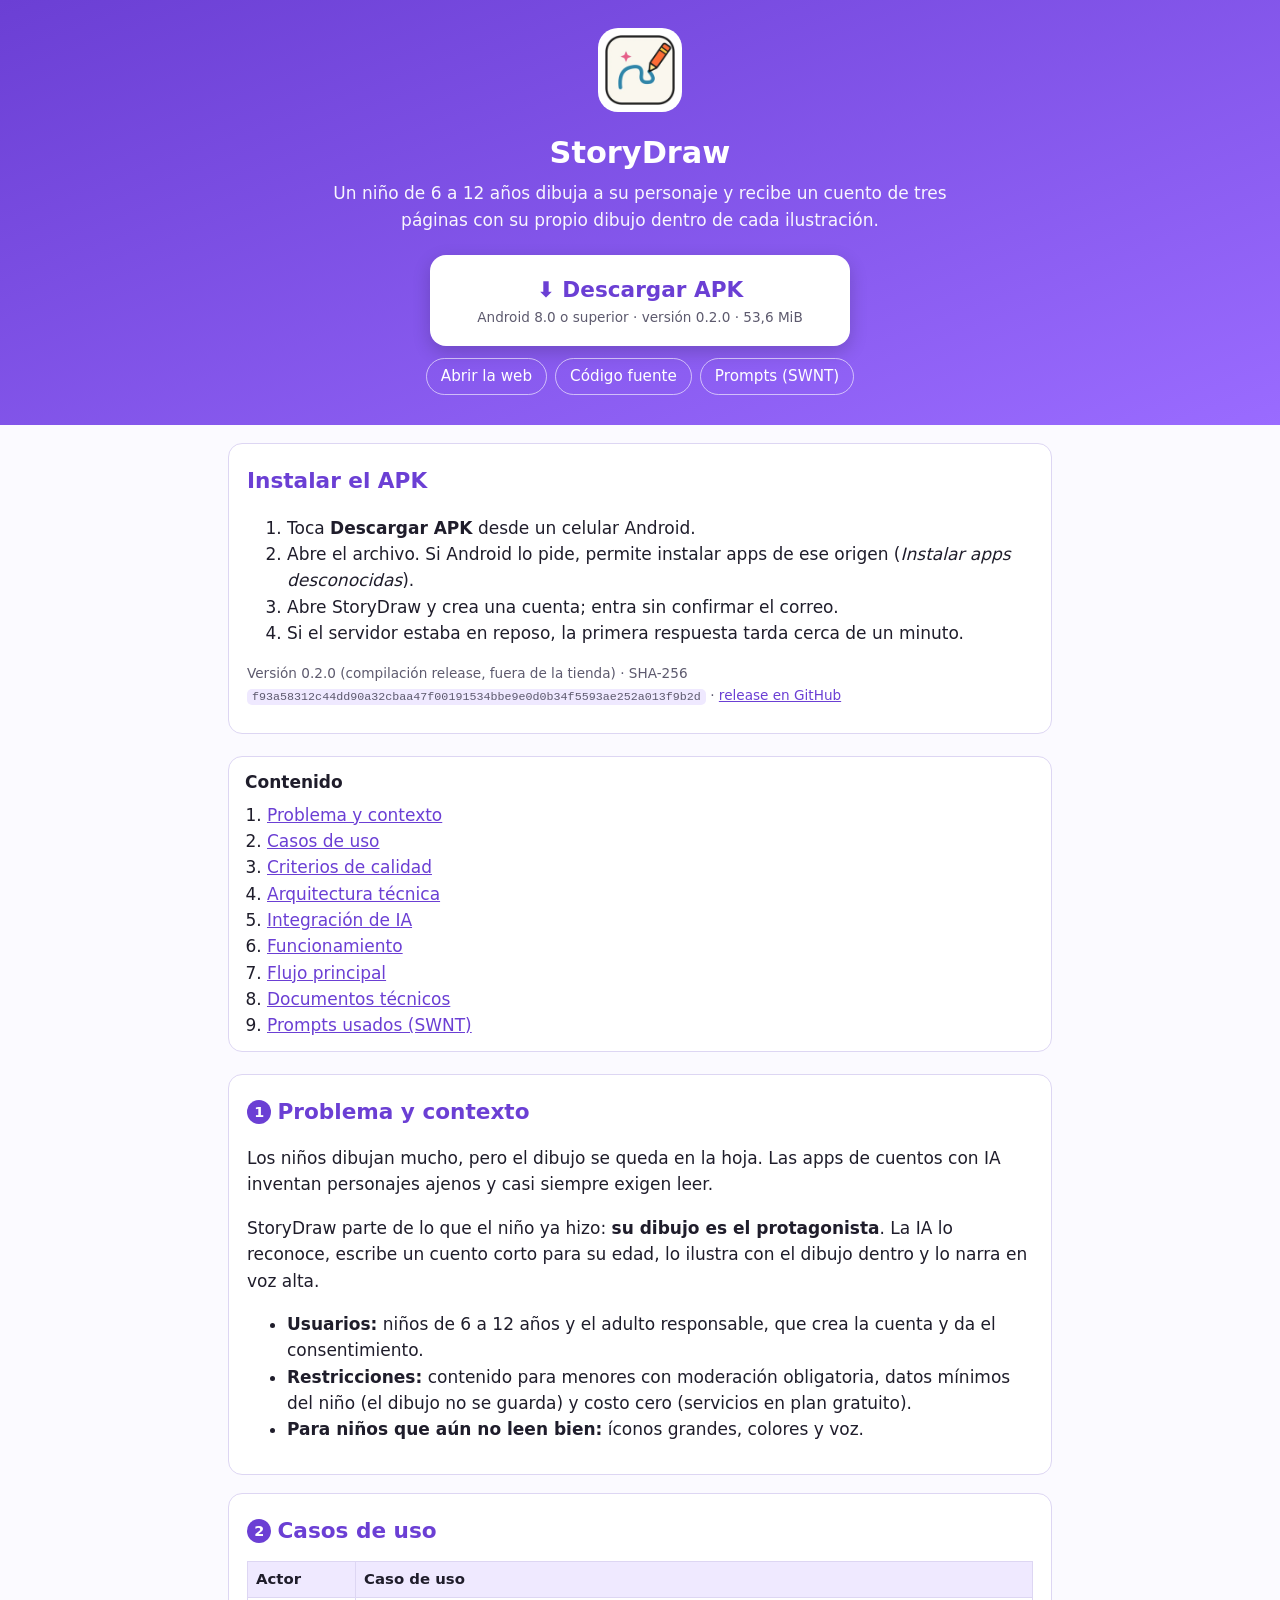
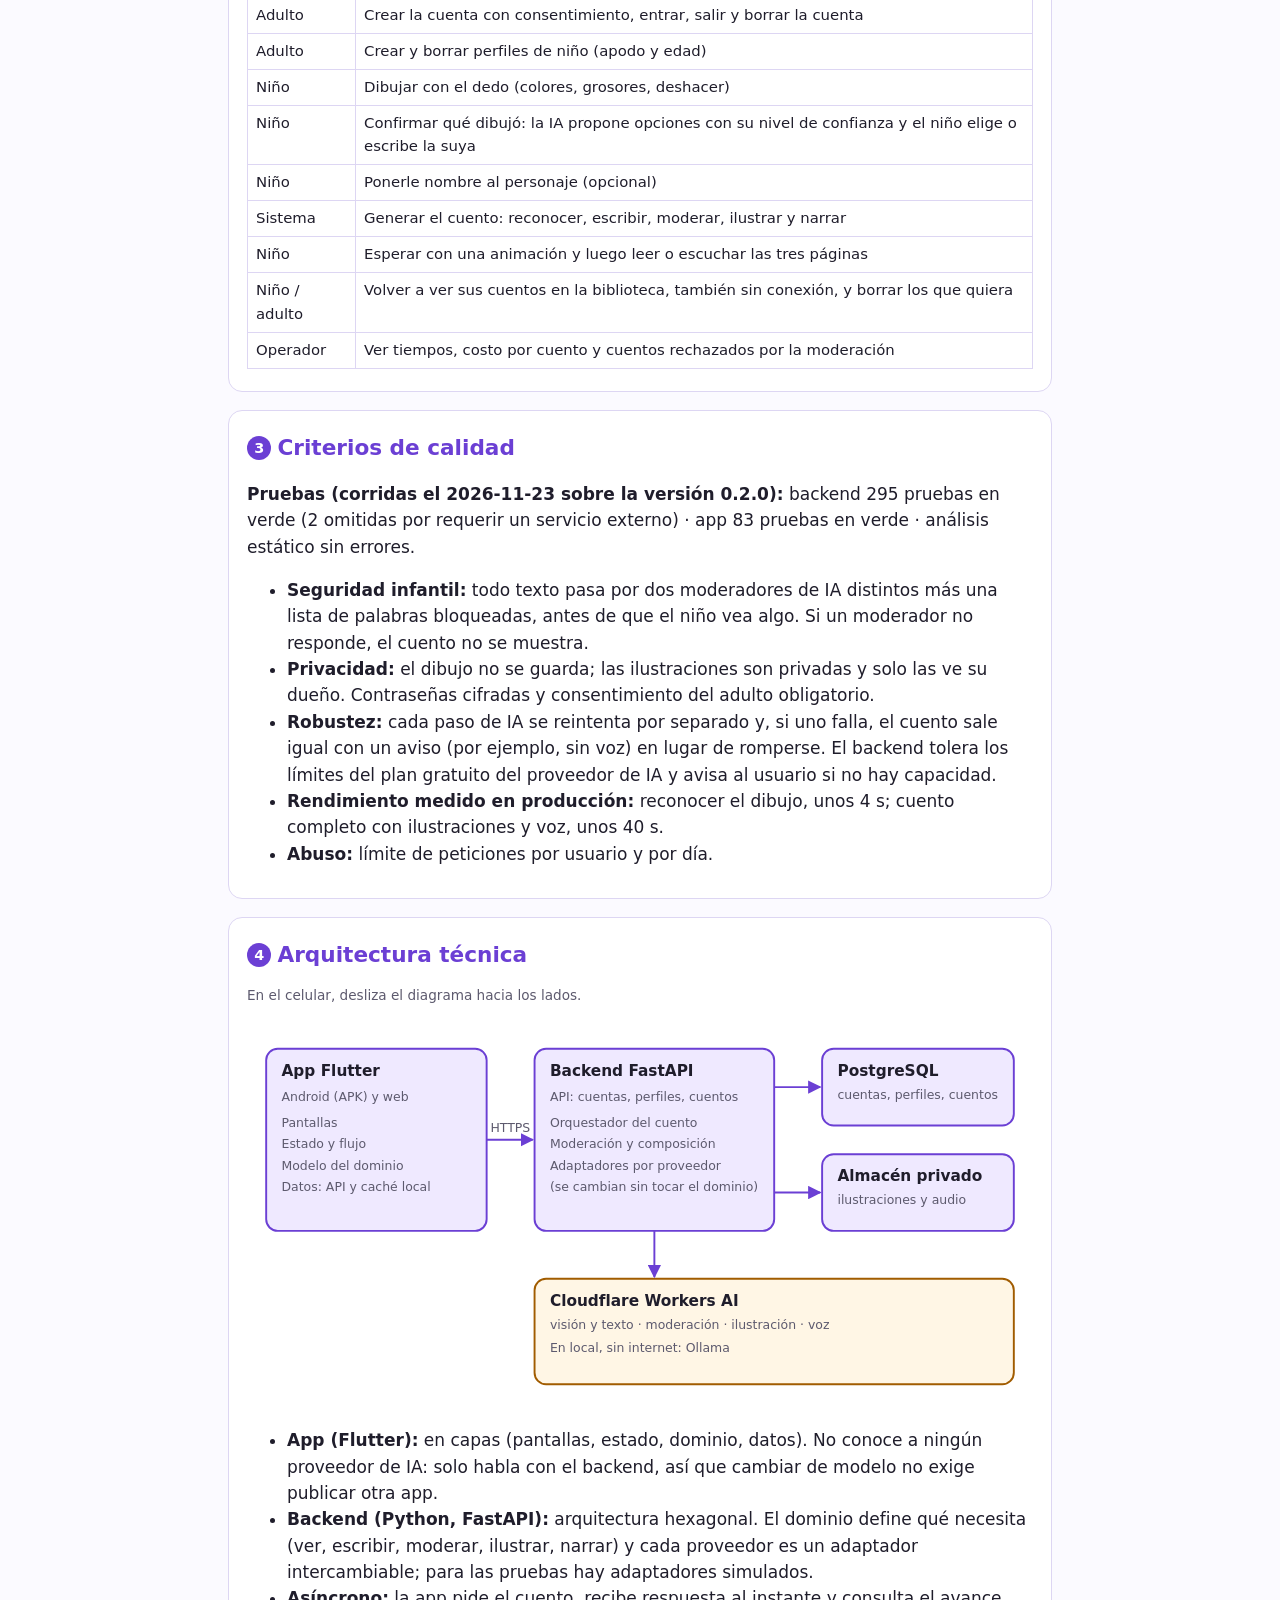
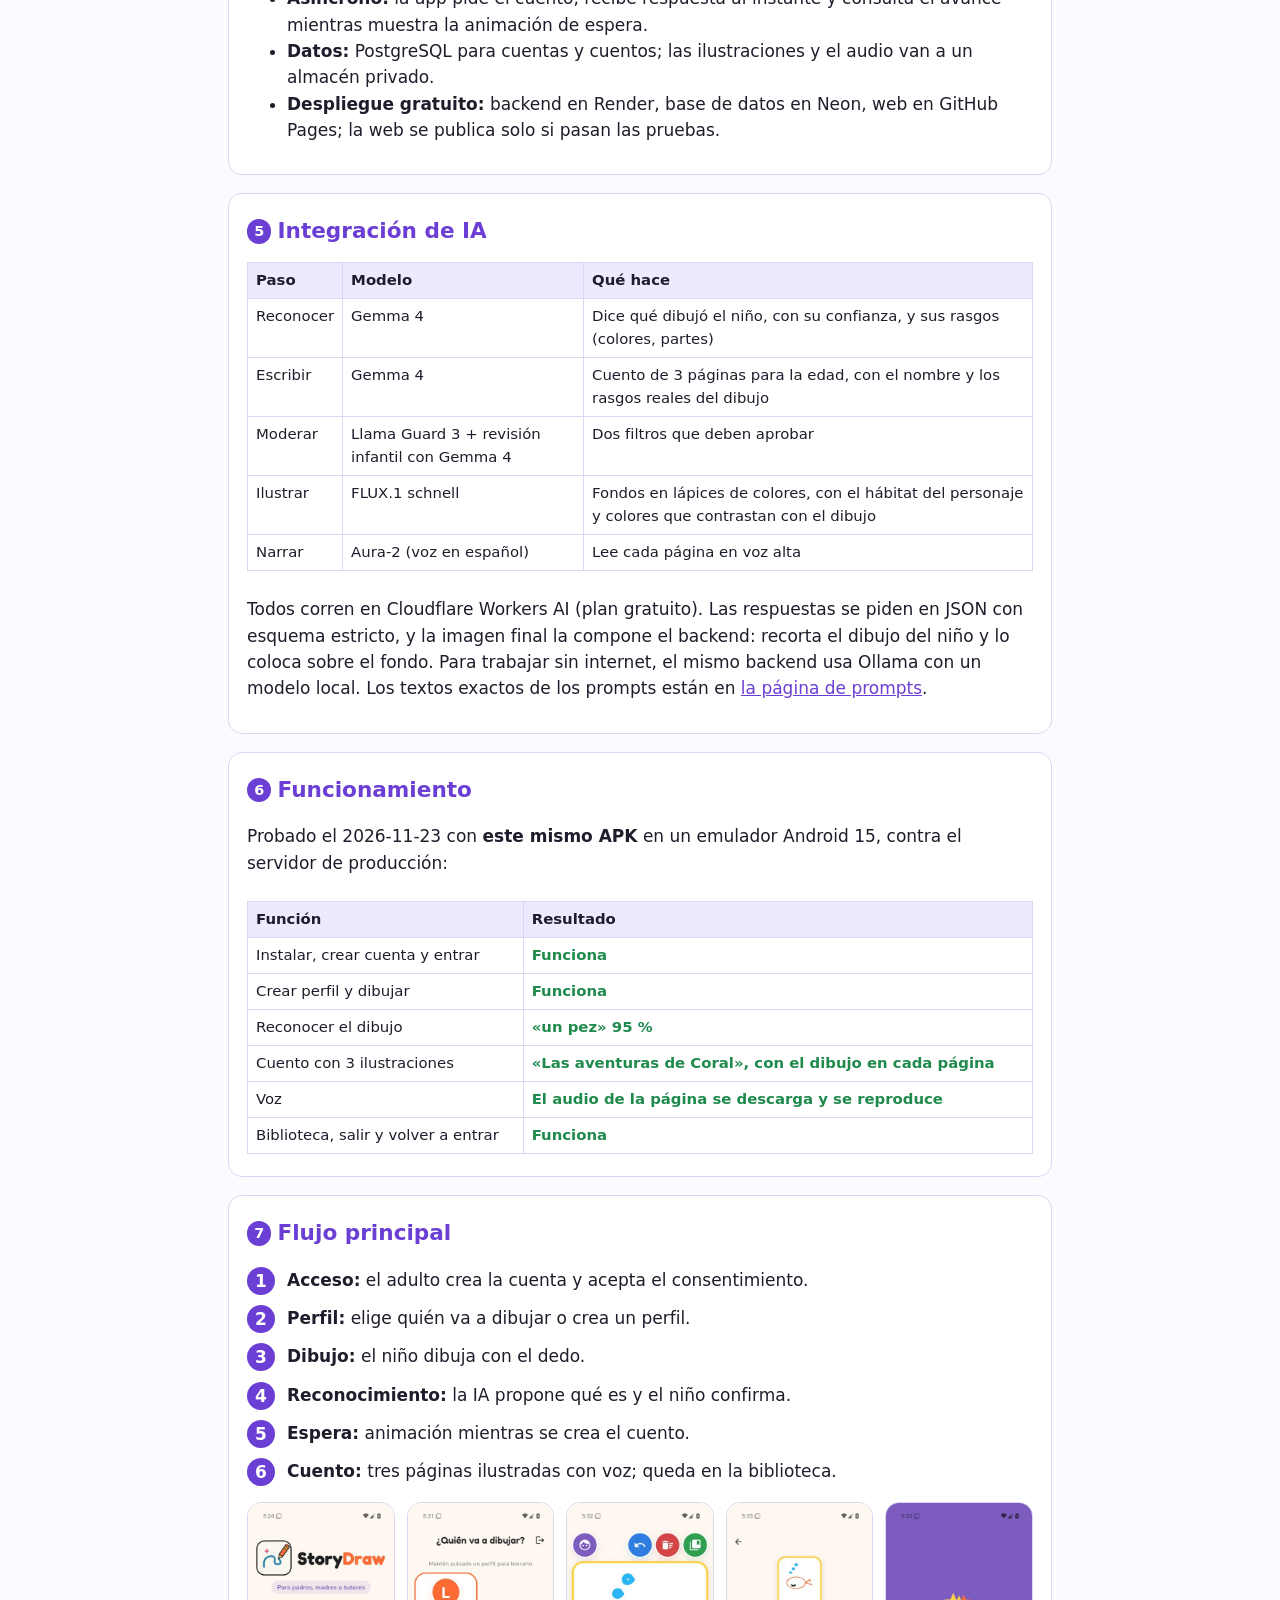
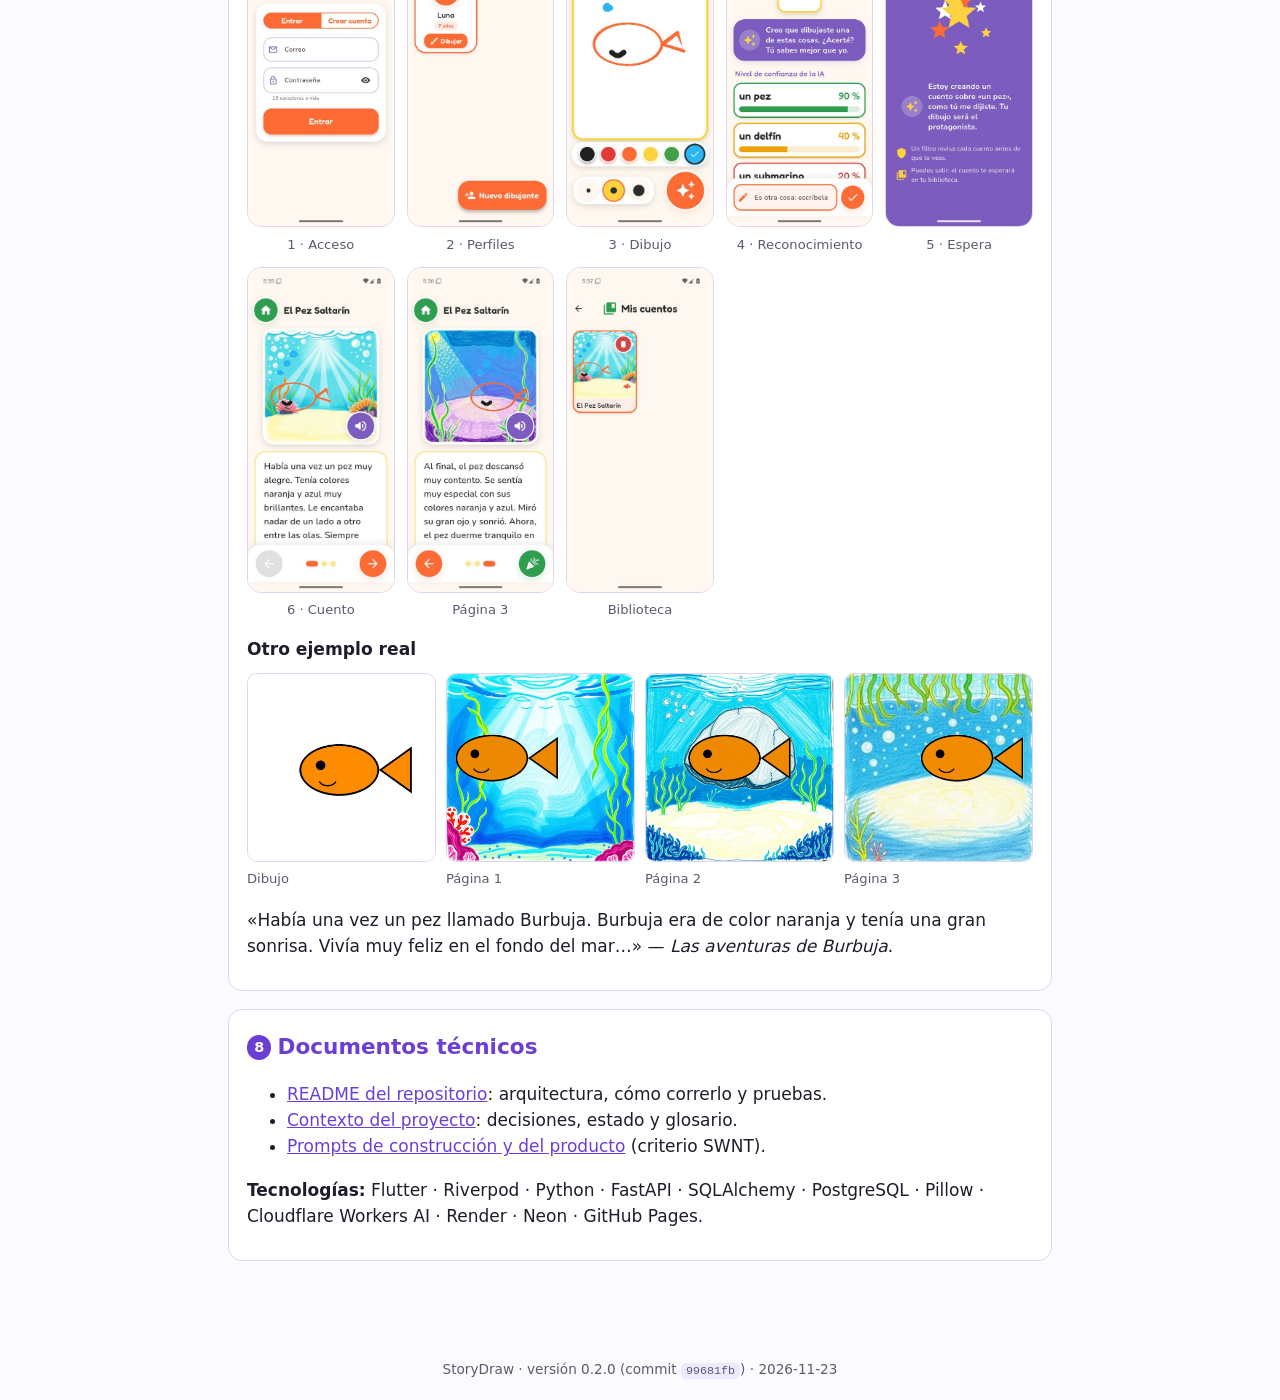
==== commit 43ff0d49: "Publicar el APK release 0.2.0 en lugar del de depuración" ====
--- a/index.html
+++ b/index.html
@@ -13,8 +13,8 @@
   <img src="img/icono.png" alt="Logo de StoryDraw">
   <h1>StoryDraw</h1>
   <p>Un niño de 6 a 12 años dibuja a su personaje y recibe un cuento de tres páginas con su propio dibujo dentro de cada ilustración.</p>
-  <a class="descarga" href="https://github.com/Josuehmz/storydraw/releases/download/v0.2.0-presentacion/storydraw-0.2.0-b4d9946-debug.apk">⬇ Descargar APK
-    <small>Android 8.0 o superior · versión 0.2.0 · 150,5 MiB</small></a>
+  <a class="descarga" href="https://github.com/Josuehmz/storydraw/releases/download/v0.2.0-presentacion/storydraw-0.2.0-99681fb-release.apk">⬇ Descargar APK
+    <small>Android 8.0 o superior · versión 0.2.0 · 53,6 MiB</small></a>
   <div class="enlaces">
     <a href="https://josuehmz.github.io/storydraw/">Abrir la web</a>
     <a href="https://github.com/Josuehmz/storydraw">Código fuente</a>
@@ -31,7 +31,7 @@
     <li>Abre StoryDraw y crea una cuenta; entra sin confirmar el correo.</li>
     <li>Si el servidor estaba en reposo, la primera respuesta tarda cerca de un minuto.</li>
   </ol>
-  <p class="fuente">Versión 0.2.0 de prueba (compilación de depuración, fuera de la tienda) · SHA-256 <code>422f01a57532e0b4a3ba663f21da262814123d3d26565ea23b58de324f023625</code> · <a href="https://github.com/Josuehmz/storydraw/releases/tag/v0.2.0-presentacion">release en GitHub</a></p>
+  <p class="fuente">Versión 0.2.0 (compilación release, fuera de la tienda) · SHA-256 <code>f93a58312c44dd90a32cbaa47f00191534bbe9e0d0b34f5593ae252a013f9b2d</code> · <a href="https://github.com/Josuehmz/storydraw/releases/tag/v0.2.0-presentacion">release en GitHub</a></p>
 </section>
 
 <nav class="indice">
@@ -152,8 +152,8 @@
     <tr><th>Función</th><th>Resultado</th></tr>
     <tr><td>Instalar, crear cuenta y entrar</td><td class="ok">Funciona</td></tr>
     <tr><td>Crear perfil y dibujar</td><td class="ok">Funciona</td></tr>
-    <tr><td>Reconocer el dibujo</td><td class="ok">«un pez» 90 %</td></tr>
-    <tr><td>Cuento con 3 ilustraciones</td><td class="ok">«El Pez Saltarín», con el dibujo en cada página</td></tr>
+    <tr><td>Reconocer el dibujo</td><td class="ok">«un pez» 95 %</td></tr>
+    <tr><td>Cuento con 3 ilustraciones</td><td class="ok">«Las aventuras de Coral», con el dibujo en cada página</td></tr>
     <tr><td>Voz</td><td class="ok">El audio de la página se descarga y se reproduce</td></tr>
     <tr><td>Biblioteca, salir y volver a entrar</td><td class="ok">Funciona</td></tr>
   </table></div>
@@ -200,6 +200,6 @@
 </section>
 
 </main>
-<footer>StoryDraw · versión 0.2.0 (commit <code>b4d9946</code>) · 2026-11-23</footer>
+<footer>StoryDraw · versión 0.2.0 (commit <code>99681fb</code>) · 2026-11-23</footer>
 </body>
 </html>
